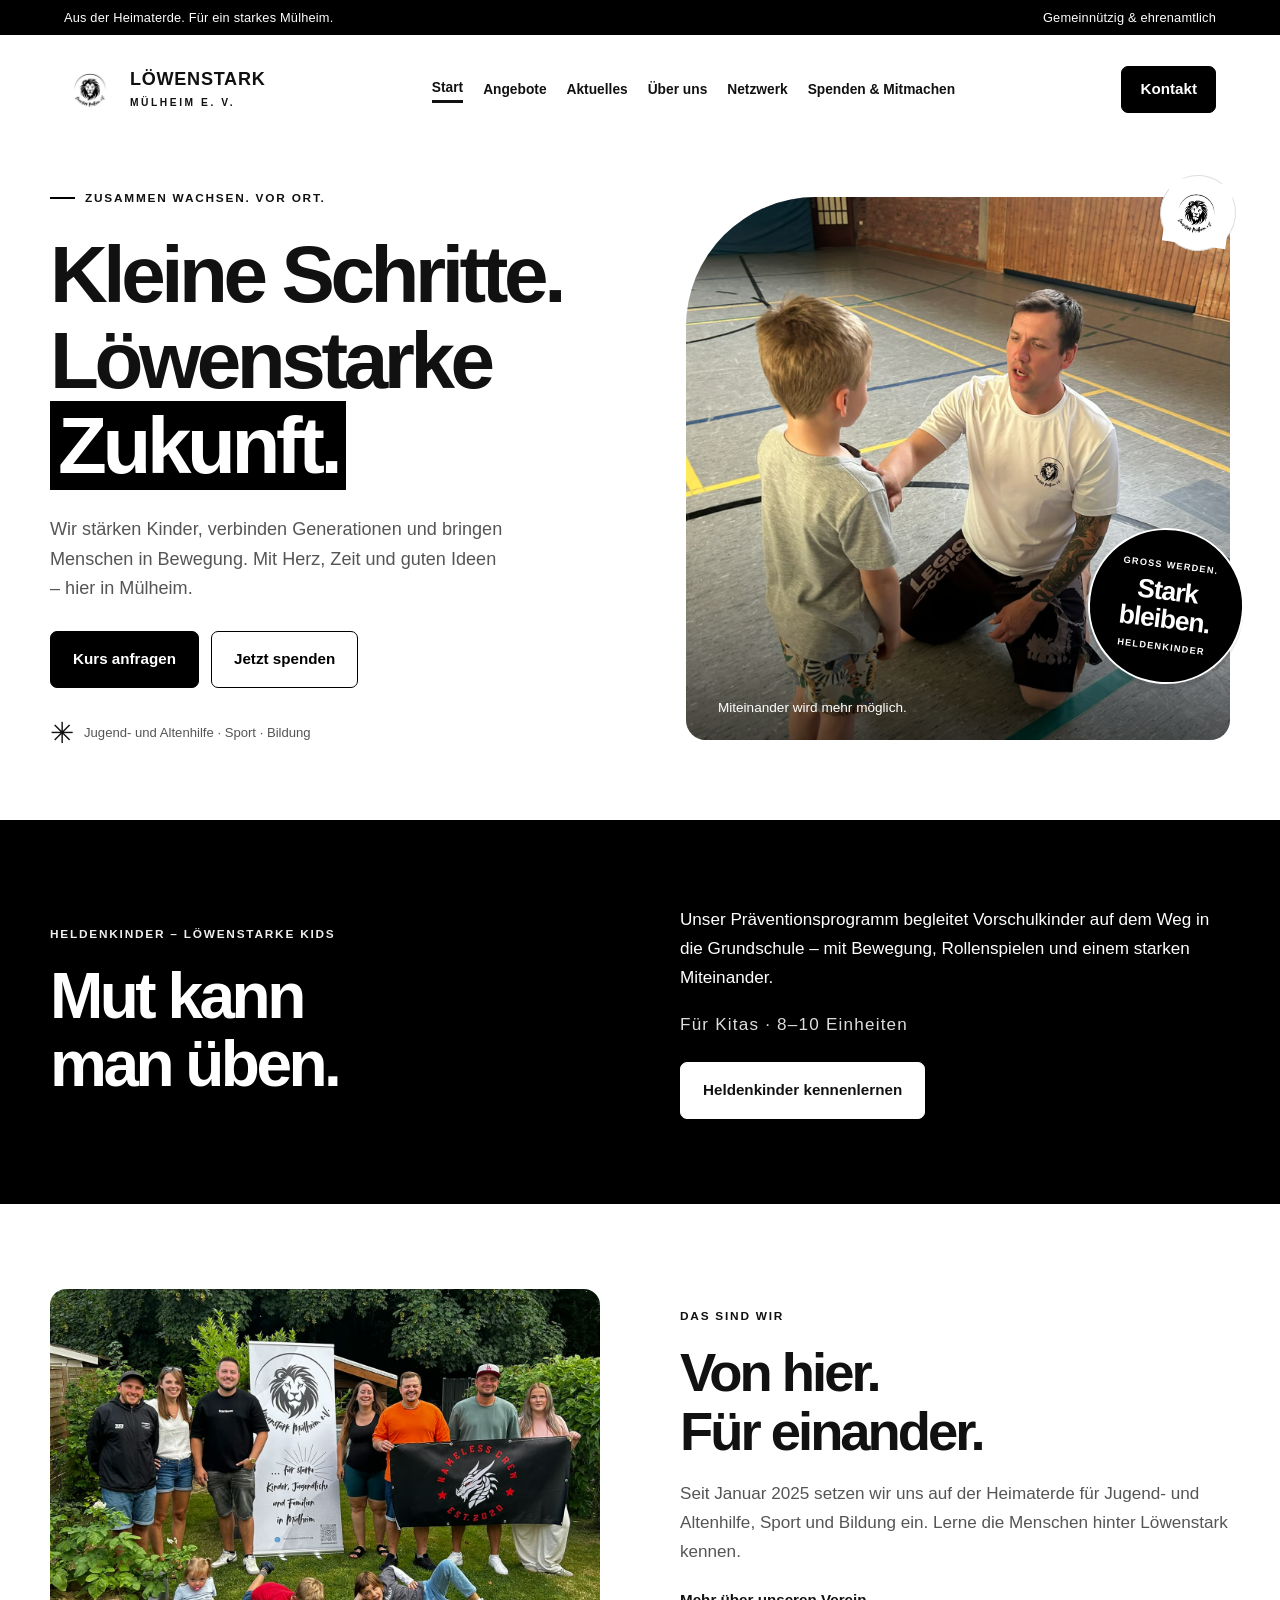
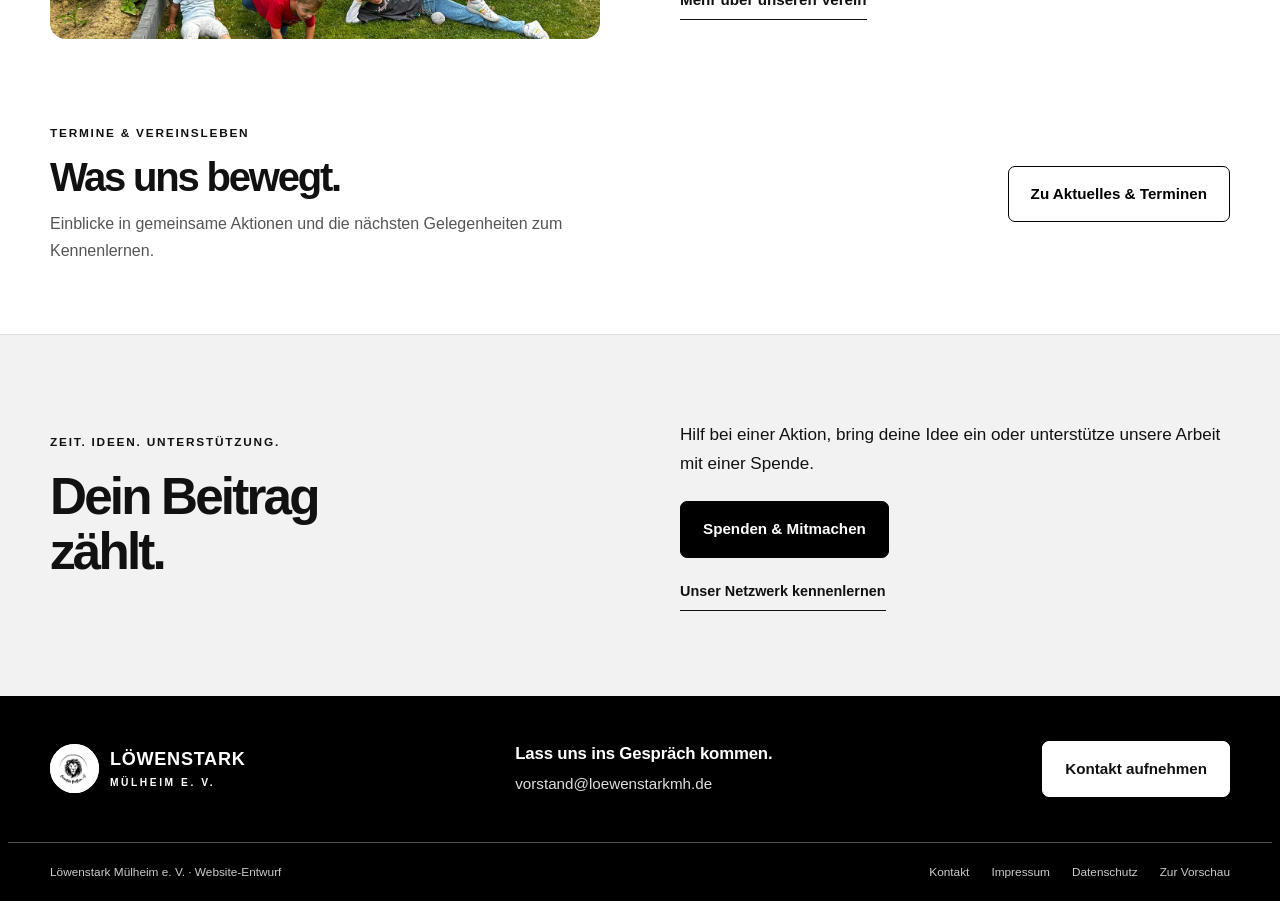
==== index.html @ 28168356 "Textbuttons v3: Symbolzusätze entfernen und mobile Beschriftungen zentrieren" ====
<!doctype html>
<html lang="de"><head><meta charset="utf-8"><meta name="viewport" content="width=device-width, initial-scale=1"><title>Gemeinsam wachsen | Löwenstark Mülheim e. V.</title><meta name="description" content="Löwenstark Mülheim: Heldenkinder für Kitas, Vereinsleben und Möglichkeiten zum Mitmachen. Gemeinsam stark auf der Heimaterde."><meta name="robots" content="noindex,nofollow"><meta name="theme-color" content="#000000"><link rel="icon" href="assets/favicon.svg" type="image/svg+xml"><link rel="stylesheet" href="style.css?v=20260911-text-buttons-v3"><script src="app.js?v=20260911-seiten" defer></script></head><body class="homepage"><a class="skip" href="#inhalt">Zum Inhalt springen</a><div class="topline"><span>Aus der Heimaterde. Für ein starkes Mülheim.</span><span>Gemeinnützig & ehrenamtlich</span></div><header class="header"><a class="brand" href="index.html" aria-label="Löwenstark Mülheim – Startseite"><span class="brand-logo"><img src="assets/logo.avif" alt="" width="49" height="49"></span><span>LÖWENSTARK<small>MÜLHEIM E. V.</small></span></a><button class="menu-toggle" aria-expanded="false" aria-controls="navigation">Menü</button><nav id="navigation" aria-label="Hauptnavigation"><a href="index.html" aria-current="page">Start</a><a href="angebote.html">Angebote</a><a href="aktuelles.html">Aktuelles</a><a href="ueber-uns.html">Über uns</a><a href="netzwerk.html">Netzwerk</a><a href="mitmachen.html">Spenden &amp; Mitmachen</a><a class="mobile-contact" href="kontakt.html">Kontakt</a></nav><a class="button small header-contact" href="kontakt.html">Kontakt</a></header><main id="inhalt"><section class="hero wrap" id="start" aria-labelledby="hero-title"><div class="hero-copy"><p class="eyebrow"><span class="tiny-line"></span> ZUSAMMEN WACHSEN. VOR ORT.</p><h1 id="hero-title">Kleine Schritte.<br>Löwenstarke<br><span>Zukunft.</span></h1><p class="hero-description">Wir stärken Kinder, verbinden Generationen und bringen Menschen in Bewegung. Mit Herz, Zeit und guten Ideen – hier in Mülheim.</p><div class="button-row"><a class="button" href="kontakt.html?anliegen=Heldenkinder-Kursanfrage">Kurs anfragen</a><a class="button outline" href="mitmachen.html#spenden">Jetzt spenden</a></div><div class="hero-foot"><span class="sun" aria-hidden="true">✳</span><span>Jugend- und Altenhilfe · Sport · Bildung</span></div></div><div class="hero-visual"><div class="photo-frame"><img id="hero-photo" src="assets/hero.avif" alt="Ein Trainer kniet in der Sporthalle auf Augenhöhe eines Kindes." fetchpriority="high"><div class="photo-caption">Miteinander wird mehr möglich.</div></div><div class="hero-sticker"><span>GROSS WERDEN.</span><strong>Stark<br>bleiben.</strong><span>HELDENKINDER</span></div><span class="visual-lion" aria-hidden="true"><img src="assets/logo.avif" alt="" width="72" height="72"></span></div></section><section class="program section home-program"><div class="wrap teaser-grid"><div><p class="eyebrow">HELDENKINDER – LÖWENSTARKE KIDS</p><h2>Mut kann<br>man üben.</h2></div><div><p>Unser Präventionsprogramm begleitet Vorschulkinder auf dem Weg in die Grundschule – mit Bewegung, Rollenspielen und einem starken Miteinander.</p><p class="teaser-meta">Für Kitas · 8–10 Einheiten</p><a class="button inverse" href="angebote.html">Heldenkinder kennenlernen</a></div></div></section><section class="section wrap home-about"><div class="teaser-grid"><figure class="home-community-image"><img src="assets/community.avif" alt="Kinder spielen auf einer Wiese, Erwachsene stehen neben dem Löwenstark-Banner." loading="lazy"></figure><div><p class="eyebrow">DAS SIND WIR</p><h2>Von hier.<br>Für einander.</h2><p>Seit Januar 2025 setzen wir uns auf der Heimaterde für Jugend- und Altenhilfe, Sport und Bildung ein. Lerne die Menschen hinter Löwenstark kennen.</p><a class="text-button" href="ueber-uns.html">Mehr über unseren Verein</a></div></div></section><section class="wrap home-news"><div><p class="eyebrow">TERMINE & VEREINSLEBEN</p><h2>Was uns bewegt.</h2><p>Einblicke in gemeinsame Aktionen und die nächsten Gelegenheiten zum Kennenlernen.</p></div><a class="button outline" href="aktuelles.html">Zu Aktuelles & Terminen</a></section><section class="support section home-support"><div class="wrap teaser-grid"><div><p class="eyebrow">ZEIT. IDEEN. UNTERSTÜTZUNG.</p><h2>Dein Beitrag<br>zählt.</h2></div><div><p>Hilf bei einer Aktion, bring deine Idee ein oder unterstütze unsere Arbeit mit einer Spende.</p><a class="button" href="mitmachen.html">Spenden & Mitmachen</a><a class="text-button teaser-secondary" href="netzwerk.html">Unser Netzwerk kennenlernen</a></div></div></section></main><footer><div class="wrap footer-main"><a class="brand" href="index.html"><span class="brand-logo"><img src="assets/logo.avif" alt="" width="49" height="49"></span><span>LÖWENSTARK<small>MÜLHEIM E. V.</small></span></a><div><h3>Lass uns ins Gespräch kommen.</h3><a class="footer-email" href="mailto:vorstand@loewenstarkmh.de">vorstand@loewenstarkmh.de</a></div><a class="button inverse" href="kontakt.html">Kontakt aufnehmen</a></div><div class="wrap footer-bottom"><span>Löwenstark Mülheim e. V. · Website-Entwurf</span><div><a href="kontakt.html">Kontakt</a><a href="https://loewenstark-muelheim-e-v.jimdosite.com/impressum/" target="_blank" rel="noopener">Impressum</a><a href="https://loewenstark-muelheim-e-v.jimdosite.com/datenschutz/" target="_blank" rel="noopener">Datenschutz</a><button data-open="hinweis">Zur Vorschau</button></div></div></footer><dialog id="hinweis" aria-labelledby="preview-heading"><button class="close" data-close aria-label="Schließen">×</button><p class="eyebrow">GESTALTUNGSVORSCHLAG</p><h2 id="preview-heading">Eine Vorschau<br>für Löwenstark.</h2><p>Dieser Entwurf zeigt die neue Gestaltung und die wichtigsten Wege zu Kursanfrage, Spenden und Mitmachen. Die bestehende Jimdo-Website wurde nicht verändert.</p><p>Angaben in eckigen Klammern sind noch zu ergänzen. Kontakt öffnet einen E-Mail-Entwurf; ein Online-Zahlungsdienst ist nicht verbunden.</p><p>Fotos und Vereinsangaben stammen von der vorhandenen Website. Vor einer öffentlichen Verwendung sollten Aktualität und Bildfreigaben bestätigt werden.</p></dialog></body></html>
---- style.css ----
@charset "UTF-8";
:root{--paper:#ffffff;--black:#000000;--accent:#ffffff;--ink:#111111;--muted:#555555;--line:#dddddd;--white:#ffffff;--radius:20px;font-family:"Trebuchet MS",Arial,sans-serif;color:var(--ink);background:var(--paper);font-synthesis:none}*{box-sizing:border-box}html{scroll-behavior:smooth;scroll-padding-top:110px}body{margin:0}button,input,select,textarea{font:inherit}button,a{-webkit-tap-highlight-color:transparent}button{cursor:pointer}a{color:inherit}img{display:block;width:100%;height:100%;object-fit:cover}button{color:inherit}h1,h2,h3,p,figure{margin:0}p{line-height:1.65}h1,h2,h3{letter-spacing:-.055em;line-height:1.07}h1{font-size:clamp(3.9rem,6.25vw,6rem);font-weight:800}h2{font-size:clamp(2.6rem,4vw,4.2rem)}h3{font-size:1.5rem;letter-spacing:-.035em}h1 span,h2 span{position:relative;z-index:0}h1 span:after{content:"";position:absolute;background:var(--accent);left:0;bottom:.04em;width:102%;height:.24em;z-index:-1;transform:rotate(-2deg)}a{text-underline-offset:5px}a:hover{text-decoration-thickness:2px}button:focus-visible,a:focus-visible,input:focus-visible,select:focus-visible,textarea:focus-visible{outline:3px solid #777777;outline-offset:5px}.skip{position:fixed;top:-80px;left:20px;z-index:100;background:var(--accent);padding:15px}.skip:focus{top:10px}.wrap{max-width:1264px;padding-inline:42px;margin:auto}.topline{background:var(--black);color:var(--paper);padding:10px 5%;display:flex;justify-content:space-between;font-size:.8rem;letter-spacing:.015em}.header{max-width:1440px;margin:auto;display:flex;align-items:center;justify-content:space-between;padding:27px 5%;gap:25px}.brand{display:flex;align-items:center;gap:11px;text-decoration:none;letter-spacing:.04em;font-weight:900;font-size:1.13rem;line-height:1.1}.brand small{display:block;font-size:.64rem;letter-spacing:.25em;margin-top:7px}.brand-mark{width:49px;height:49px;background:var(--accent);border-radius:50%;display:flex;align-items:center;justify-content:center;font-size:2rem;letter-spacing:-.1em;color:var(--black);font-weight:900}.brand-mark span{font-size:1.1rem;align-self:flex-end;margin-bottom:12px}nav{display:flex;align-items:center;gap:25px}nav a,nav button{font-size:.9rem;text-decoration:none;font-weight:600}.nav-contact{background:none;border:0;padding:0}nav a:hover,.nav-contact:hover{box-shadow:0 3px 0 var(--accent)}.button{border:1px solid var(--black);border-radius:7px;padding:17px 22px;background:var(--black);color:var(--white);font-weight:700;font-size:.95rem;text-decoration:none;display:inline-flex;align-items:center;justify-content:space-between;gap:25px;line-height:1.35;transition:transform .18s,background .18s}.button:hover{background:#333333;transform:translateY(-2px)}.button span{font-size:1.2rem}.button.small{padding:12px 18px}.button.outline{background:transparent;color:var(--black)}.button.outline:hover{background:#eeeeee}.button.inverse{background:var(--accent);color:var(--ink);border-color:var(--accent)}.button.inverse:hover{background:#e5e5e5}.menu-toggle{display:none}.hero{display:grid;grid-template-columns:1.05fr 1fr;gap:40px;padding-top:45px;padding-bottom:70px;align-items:center}.eyebrow{font-size:.74rem;letter-spacing:.15em;font-weight:800;line-height:1.6}.hero .eyebrow{display:flex;align-items:center;gap:10px;margin-bottom:24px}.tiny-line{width:25px;height:2px;background:var(--black)}.hero-description{font-size:1.13rem;max-width:460px;margin:26px 0 27px;color:var(--muted)}.button-row{display:flex;gap:12px;flex-wrap:wrap}.hero-foot{display:flex;align-items:center;gap:10px;margin-top:28px;font-size:.82rem;color:var(--muted)}.sun{font-size:1.8rem;color:var(--ink)}.hero-visual{position:relative;align-self:stretch;min-height:520px;margin:8px 0 10px 12px}.photo-frame{height:100%;overflow:hidden;border-radius:130px 20px 20px 20px;position:relative;background:#dddddd}.photo-frame:after{content:"";position:absolute;inset:55% 0 0;background:linear-gradient(transparent,rgba(0,0,0,.64));pointer-events:none}.photo-frame img{position:absolute;inset:0;object-position:center}.photo-caption{position:absolute;bottom:25px;left:32px;color:white;font-size:.85rem;z-index:1}.hero-sticker{position:absolute;right:-14px;bottom:56px;transform:rotate(7deg);background:var(--accent);width:156px;height:156px;border-radius:50%;display:flex;flex-direction:column;align-items:center;justify-content:center;text-align:center;box-shadow:0 5px 0 #00000012}.hero-sticker span{font-size:.58rem;letter-spacing:.13em;font-weight:800}.hero-sticker strong{font-size:1.65rem;line-height:1.05;margin:8px 0;letter-spacing:-.04em}.visual-spark{position:absolute;top:-26px;right:7px;font-size:4rem;color:var(--accent);line-height:1}.values-band{border-top:1px solid var(--line);border-bottom:1px solid var(--line);display:flex;justify-content:center;align-items:center;gap:55px;padding:23px 25px;font-weight:700;font-size:1.05rem}.values-band i{font-size:1.6rem;font-style:normal;color:#666666}.section{padding-block:85px}.program{background:var(--black);color:var(--paper)}.program-grid{display:grid;grid-template-columns:1fr 1fr;gap:110px}.program .eyebrow{color:#eeeeee}.program h2{margin-top:20px;margin-bottom:25px;font-size:4.8rem}.program h2 span{color:var(--accent)}.program-intro>p:not(.eyebrow){font-size:1.1rem}.program-intro .muted{color:#dddddd;margin-top:15px;font-size:1rem!important;max-width:420px}.text-button{display:inline-flex;align-items:center;gap:22px;text-align:left;padding:0 0 7px;background:none;border:0;border-bottom:1px solid currentColor;text-decoration:none;font-size:.95rem;font-weight:700;line-height:1.5}.text-button span{font-size:1.2rem}.text-button:hover{gap:29px}.program .text-button{margin-top:26px;color:var(--accent)}.program-label{display:flex;gap:10px;margin:3px 0 12px}.program-label span{border:1px solid #888888;padding:8px 13px;border-radius:30px;font-size:.7rem;letter-spacing:.06em;font-weight:700}.program-item{display:flex;gap:23px;padding:25px 0;border-bottom:1px solid #555555}.number{font-size:.9rem;color:var(--accent);padding-top:3px}.program-item h3{font-size:1.5rem;margin-bottom:8px;letter-spacing:-.025em}.program-item p{color:#dddddd;font-size:.95rem}.program-content>.button{margin-top:30px;width:100%}.section-heading{display:flex;justify-content:space-between;gap:55px;align-items:flex-end;margin-bottom:38px}.section-heading h2{margin-top:15px}.section-summary{max-width:420px}.section-summary>p{font-size:1.04rem;color:var(--muted)}.section-summary>.text-button{margin-top:22px}.community-grid{display:grid;grid-template-columns:1.4fr 1fr;gap:25px}.community-photo{position:relative;height:355px;border-radius:18px;overflow:hidden;background:#cccccc}.community-photo img{object-position:center 40%}.community-photo:after{content:"";position:absolute;inset:55% 0 0;background:linear-gradient(transparent,#000000ad)}figcaption{position:absolute;bottom:22px;left:25px;color:white;font-size:.87rem;z-index:1}.community-note{background:#f2f2f2;padding:36px 38px;border-radius:18px}.note-star{display:block;font-size:2.5rem;line-height:1;margin-bottom:21px}.community-note h3{font-size:2rem}.community-note p{margin:17px 0 19px;font-size:.97rem;color:var(--muted)}.news{padding-top:0}.section-aside{font-size:.9rem;color:var(--muted);padding-bottom:8px}.news-grid{display:grid;grid-template-columns:1.2fr 1fr;gap:30px;border-top:1px solid var(--line)}.event-card{display:flex;gap:26px;padding:30px 30px 15px 0}.date-box{background:var(--accent);width:105px;height:105px;flex-shrink:0;border-radius:12px;display:flex;align-items:center;justify-content:center;flex-direction:column;gap:10px}.date-box span{font-size:.65rem;letter-spacing:.16em}.date-box strong{font-size:1.2rem}.event-card h3,.news-note h3{margin:11px 0 12px}.event-card p:not(.eyebrow),.news-note>p:not(.eyebrow){font-size:.95rem;color:var(--muted)}.event-card .text-button,.news-note .text-button{margin-top:20px}.news-note{padding:30px 0 15px 30px;border-left:1px solid var(--line)}.support{background:var(--accent)}.support-grid{display:grid;grid-template-columns:1.1fr 1fr;gap:100px;align-items:center}.support h2{margin-top:22px;margin-bottom:26px}.support-grid>div>p:not(.eyebrow){max-width:410px;font-size:1.05rem}.support-grid>div>.text-button{margin-top:25px}.donation-card{background:var(--paper);padding:40px;border-radius:20px;box-shadow:8px 8px 0 #cccccc}.donation-icon{font-size:2.6rem;line-height:1}.donation-card h3{font-size:2.3rem;margin:17px 0}.donation-card p{color:var(--muted)}.donation-card>.button{width:100%;margin-top:26px}.card-divider{height:1px;background:var(--line);margin:27px 0 20px}.donation-card .company-note{font-size:.9rem!important}.donation-card .text-button{margin-top:12px!important}footer{background:var(--black);color:var(--paper)}.footer-main{padding-block:45px;display:flex;justify-content:space-between;gap:30px;align-items:center}.footer-main h3{font-size:1.05rem;letter-spacing:-.01em;margin-bottom:12px}.footer-email{color:#dddddd;font-size:.95rem;text-decoration:none}.footer-bottom{border-top:1px solid #555555;padding-block:22px;display:flex;justify-content:space-between;gap:20px;font-size:.74rem;color:#cccccc}.footer-bottom>div{display:flex;gap:22px}.footer-bottom a,.footer-bottom button{font:inherit;color:inherit;text-decoration:none}.footer-bottom button{border:0;background:none;padding:0}dialog{width:min(680px,calc(100% - 32px));max-height:88dvh;border:0;padding:50px;border-radius:20px;background:var(--paper);color:var(--ink);box-shadow:0 35px 150px #00000040;overscroll-behavior:contain}dialog::backdrop{background:#000000a8;backdrop-filter:blur(5px)}body:has(dialog[open]){overflow:hidden}.close{position:absolute;right:17px;top:13px;border:0;background:transparent;font-size:2rem;width:42px;height:42px}.close:hover{background:var(--accent);border-radius:50%}dialog h2{font-size:2.6rem;margin:17px 0 23px}dialog h3{margin:25px 0 12px;font-size:1.25rem}dialog p{margin-bottom:14px}dialog .button{margin-top:12px}.facts{display:flex;gap:15px;margin:25px 0}.facts span{flex:1;border-radius:12px;background:var(--accent);padding:18px;font-size:.85rem}.facts strong{font-size:1.4rem;display:block;margin-bottom:5px}dl{display:grid;grid-template-columns:1fr 1.4fr;margin:20px 0;line-height:1.5}dt,dd{padding:12px 0;border-bottom:1px solid var(--line);margin:0;font-size:.9rem}dd{overflow-wrap:anywhere}.subtle-link{display:block;font-size:.9rem;margin-top:22px}.person{display:flex;gap:25px;border-bottom:1px solid var(--line);padding:10px 0 15px;align-items:center}.person>span{background:var(--accent);width:42px;height:42px;display:grid;place-items:center;border-radius:50%;flex-shrink:0}.person h3{margin:10px 0}.person p{font-size:.9rem;margin:0}.person+ p{margin-top:25px}form{margin-top:25px}label{font-size:.9rem;display:block;font-weight:700;margin:18px 0 8px}input,select,textarea{width:100%;background:var(--white);border:1px solid #999999;border-radius:6px;padding:13px;color:var(--ink);font-size:1rem}textarea{resize:vertical}.form-note{font-size:.83rem;color:var(--muted);margin-top:15px}.contact-alternative{margin-top:22px;font-size:.85rem;overflow-wrap:anywhere}#contact-status,#copy-status{font-size:.9rem;margin-top:12px} @media(min-width:1450px){.hero{padding-top:60px;padding-bottom:90px}.hero-visual{min-height:555px}}@media(max-width:1100px){nav{gap:16px}.header{gap:15px}.header-donate{display:none}.hero{gap:25px}.hero h1{font-size:4.6rem}.hero-visual{min-height:500px}.program-grid{gap:60px}.support-grid{gap:55px}.community-note{padding:30px}.footer-main{flex-wrap:wrap}.program h2{font-size:4.2rem}}@media(max-width:800px){.wrap{padding-inline:25px}.topline{padding-inline:25px}.topline span:last-child{display:none}.header{padding:22px 25px;position:relative}.brand{font-size:1rem}.brand-mark{width:43px;height:43px}.menu-toggle{display:flex;gap:14px;align-items:center;background:transparent;border:1px solid var(--line);border-radius:5px;padding:9px 12px;font-size:.85rem}.header nav{display:none;position:absolute;top:85px;left:16px;right:16px;padding:22px;background:var(--white);box-shadow:0 15px 25px #00000020;border:1px solid var(--line);border-radius:12px;z-index:10;align-items:stretch}.header nav.open{display:flex;flex-direction:column;gap:0}.header nav a,.header nav button{padding:13px;text-align:left;font-size:1rem}.hero{grid-template-columns:1fr 1fr;gap:15px;padding-top:23px;padding-bottom:40px}.hero h1{font-size:3.5rem}.hero .eyebrow{font-size:.65rem}.hero-description{font-size:1rem}.hero-visual{min-height:465px;margin-left:0}.hero-sticker{width:125px;height:125px;right:-8px;bottom:60px}.hero-sticker strong{font-size:1.35rem}.photo-frame{border-radius:100px 15px 15px 15px}.hero-foot{font-size:.72rem}.hero .button{font-size:.83rem;padding:14px}.values-band{gap:22px;font-size:.85rem}.values-band i{font-size:1rem}.section{padding-block:60px}.program-grid{gap:35px}.program h2{font-size:3.6rem}.program-item h3{font-size:1.3rem}.section-heading{gap:30px}.section-summary{max-width:330px}.community-grid{grid-template-columns:1fr 1fr;gap:18px}.community-photo{height:auto;min-height:350px}.community-note{padding:25px}.community-note h3{font-size:1.6rem}.news{padding-top:0}.news-grid{grid-template-columns:1fr}.news-note{border-left:0;border-top:1px solid var(--line);padding-left:0}.support-grid{gap:35px}.donation-card{padding:28px}.footer-main{gap:30px}.footer-bottom{flex-direction:column}.section-aside{display:none}}@media(max-width:600px){html{scroll-padding-top:20px}.hero{grid-template-columns:1fr;padding-top:12px;gap:30px}.hero h1{font-size:clamp(3.1rem,12.4vw,4.5rem)}.hero .eyebrow{margin-bottom:19px}.hero-description{font-size:1.03rem;max-width:100%;margin-block:24px}.hero .button{font-size:.9rem;padding:16px 18px;gap:19px}.hero-foot{margin-top:18px;font-size:.77rem}.hero-visual{min-height:390px;margin:0 8px 0 0}.hero-sticker{right:-9px;bottom:43px}.visual-spark{font-size:3.5rem;top:-20px}.photo-caption{bottom:23px;left:23px;font-size:.78rem}.values-band{padding:18px 20px;gap:12px;flex-wrap:wrap;font-size:.75rem}.values-band i{font-size:.8rem}.values-band i:last-of-type{display:none}.values-band span:last-child{display:none}.program-grid,.support-grid{grid-template-columns:1fr;gap:35px}.program h2{font-size:3.6rem}.program-intro .muted{max-width:none}.program-label{margin-top:8px}.section-heading{display:block;margin-bottom:28px}.section-summary{max-width:none;margin-top:24px}.community-grid{grid-template-columns:1fr}.community-photo{height:280px;min-height:0}.community-note{padding:30px}.community-note h3{font-size:2rem}.community-note .note-star{float:right;font-size:3rem}.news-grid{gap:10px}.event-card{padding-right:0;gap:18px}.date-box{width:78px;height:90px}.date-box strong{font-size:1rem}.event-card h3{font-size:1.25rem}.event-card p:not(.eyebrow){font-size:.85rem}.event-card .eyebrow{font-size:.62rem}.event-card .text-button{font-size:.82rem;gap:8px}.support h2{font-size:3rem}.donation-card{margin-right:6px}.footer-main{align-items:flex-start;flex-direction:column}.footer-bottom{font-size:.72rem}.footer-bottom>div{gap:20px}dialog{padding:42px 25px 30px}dialog h2{font-size:2.1rem}dialog .eyebrow{font-size:.65rem}.facts{gap:10px}.facts span{padding:14px}.facts strong{font-size:1.15rem}dl{grid-template-columns:1fr 1.2fr}.iban{font-size:.84rem}.button-row{gap:10px}}@media(prefers-reduced-motion:reduce){html{scroll-behavior:auto}*,*:before,*:after{transition:none!important}}

.brand-logo{width:55px;height:55px;display:block;flex-shrink:0;background:#fff;border-radius:50%;overflow:hidden}.brand-logo img{object-fit:contain}footer .brand-logo{width:49px;height:49px}
@media(min-width:801px) and (max-width:1100px){.hero h1{font-size:clamp(3.1rem,6.3vw,4.6rem)}}@media(min-width:601px) and (max-width:800px){.hero{grid-template-columns:1fr;gap:35px}.hero h1{font-size:4.8rem}.hero-visual{min-height:490px}.hero-description{max-width:550px}}

/* Vereinsfarben: Schwarz und Weiß. Originalfotos bleiben unverändert. */
/* Fotos zeigen ihre natürlichen Originalfarben. */
h1 span{background:var(--black);color:#fff;padding:0 .1em;box-decoration-break:clone;-webkit-box-decoration-break:clone}
h1 span:after{display:none}
.hero-sticker{background:var(--black);color:#fff;border:2px solid #fff}
.visual-spark{color:var(--black)}
nav a:hover,.nav-contact:hover{box-shadow:0 3px 0 var(--black)}
.support{background:#f2f2f2;border-top:1px solid var(--line)}
.date-box,.person>span{background:var(--black);color:#fff}
.facts span{background:#eeeeee;color:var(--ink)}
.donation-card{border:1px solid var(--line)}
.close:hover{background:#e5e5e5}
.skip{border:2px solid var(--black)}

/* Persönliche Einblicke: Vereinslogo, Fotogeschichte und echte Stimmen. */
.brand-eyebrow{display:flex;align-items:center;gap:12px}
.brand-eyebrow img{width:40px;height:40px;object-fit:contain}
.visual-lion{position:absolute;top:-22px;right:-6px;background:#fff;width:76px;height:76px;border:1px solid #ddd;border-radius:50%;padding:5px;transform:rotate(8deg)}
.visual-lion img{object-fit:contain}
.program-perspective{font-size:.85rem;color:#ddd;margin:16px 0 0}
.program-item h3{font-size:clamp(1.4rem,2vw,1.9rem);line-height:1.15;max-width:19ch}
.story-heading{display:flex;justify-content:space-between;align-items:baseline;gap:25px;margin:48px 0 25px}
.story-heading h3{font-size:1.65rem;letter-spacing:-.035em}.story-heading p{font-size:.88rem;color:var(--muted)}
.story-grid{display:grid;grid-template-columns:repeat(3,minmax(0,1fr));gap:25px;align-items:start}
.story-frame:nth-child(2){padding-top:34px}.story-frame:nth-child(3){padding-top:68px}
.story-image{aspect-ratio:4/5;position:relative;overflow:hidden;border-radius:14px;background:#eee}
.story-image img{object-fit:cover;object-position:center}
.story-frame:last-child img{object-position:50% 40%}
.story-number{position:absolute;left:16px;top:16px;background:#fff;color:#111;padding:8px 11px;border-radius:5px;font-size:.8rem;font-weight:bold}
.story-frame figcaption{position:static;display:block;color:var(--ink);padding-top:19px}
.story-frame figcaption strong{display:block;font-size:1.18rem;line-height:1.2;letter-spacing:-.03em;margin-bottom:10px}
.story-frame figcaption p{font-size:.9rem;line-height:1.6;color:var(--muted)}
.story-source{font-size:.8rem;color:var(--muted);display:inline-block;margin-top:24px;line-height:1.5}
.voices{border-top:1px solid var(--line);margin-top:58px;padding-top:52px;display:grid;grid-template-columns:.82fr 2fr;gap:40px}
.voices-intro h3{font-size:2.3rem;margin:15px 0 18px;line-height:1.1;letter-spacing:-.04em}
.voices-intro>p:not(.eyebrow){font-size:.95rem;color:var(--muted)}
.voice-grid{display:grid;grid-template-columns:repeat(2,minmax(0,1fr));gap:22px}
.voice-card{display:flex;flex-direction:column;align-items:flex-start;padding:27px 25px;background:#f3f3f3;border-radius:14px;min-width:0}
.quote-mark{font-family:Georgia,serif;font-size:4.4rem;line-height:.8;font-weight:bold;margin-top:8px;display:block}
.voice-card blockquote{margin:10px 0 28px;font-size:1.17rem;line-height:1.5;letter-spacing:-.025em;overflow-wrap:break-word}
.voice-card figcaption{position:static;color:var(--ink);margin-top:auto;display:flex;gap:12px;align-items:center}
.voice-card figcaption strong{font-size:.88rem;display:block;line-height:1.35}
.voice-card figcaption small{font-size:.76rem;display:block;color:var(--muted);line-height:1.5;margin-top:4px}
.voice-initials{width:39px;height:39px;background:#111;color:#fff;border-radius:50%;flex-shrink:0;display:grid;place-items:center;font-size:.8rem}
.help-invitation{margin-top:29px;padding-top:27px;border-top:1px solid #ccc}
.help-invitation h3{font-size:1.65rem;margin:13px 0 16px;line-height:1.15}
.help-invitation>p:not(.eyebrow){font-size:.95rem;color:var(--muted)}
.help-facts{margin:13px 0 23px;grid-template-columns:1fr 1.3fr}
.help-facts dt,.help-facts dd{font-size:.85rem}
.idea-link{margin-top:19px;font-size:.88rem}
.support-grid{align-items:start}.donation-card{margin-top:45px}
.impact-preview{margin-top:26px;padding:20px 0;border-top:1px solid var(--line);border-bottom:1px solid var(--line)}
.impact-preview .eyebrow{font-size:.63rem;letter-spacing:.1em;margin-bottom:12px;line-height:1.7;color:var(--ink)}
.impact-preview p{font-size:.95rem;line-height:1.6}.impact-preview strong{color:var(--ink)}
.impact-preview .impact-meta{margin-top:12px;font-size:.8rem}.impact-preview+.card-divider{display:none}
.impact-preview~.company-note{margin-top:23px}
@media(max-width:1000px){.voices{grid-template-columns:1fr;gap:25px}.voices-intro h3 br{display:none}.voices-intro .story-source{margin-top:14px}.story-grid{gap:18px}.story-frame figcaption strong{font-size:1.08rem}}
@media(max-width:700px){.story-heading{display:block;margin-top:35px}.story-heading p{margin-top:12px}.story-grid{grid-template-columns:1fr;gap:28px}.story-frame:nth-child(2),.story-frame:nth-child(3){padding-top:0}.story-image{aspect-ratio:4/3}.story-image img{object-position:center 38%}.story-frame figcaption{padding-top:15px}.story-frame figcaption strong{font-size:1.2rem}.voice-grid{grid-template-columns:1fr;gap:16px}.voice-card{padding:25px}.voices{margin-top:38px;padding-top:33px}.voice-card blockquote{font-size:1.15rem}.support-grid{grid-template-columns:1fr}.donation-card{margin-top:0}.visual-lion{width:64px;height:64px;right:-7px;top:-16px}.brand-eyebrow{gap:9px}.brand-eyebrow img{width:32px;height:32px}.voices-intro h3{font-size:2rem}}

/* Netzwerk: gleichwertige, kompakte Partnervorstellungen. */
.network{background:#f5f5f5;border-top:1px solid var(--line);border-bottom:1px solid var(--line);margin-bottom:70px}
.network-list{list-style:none;padding:0;margin:36px 0 0;display:grid;grid-template-columns:repeat(3,minmax(0,1fr));column-gap:34px}
.network-partner{padding:26px 0;border-top:1px solid #ccc;display:flex;flex-direction:column;align-items:flex-start;min-width:0}
.partner-category{font-size:.68rem;letter-spacing:.11em;text-transform:uppercase;color:#555;font-weight:700}
.network-partner h3{font-size:1.3rem;line-height:1.2;letter-spacing:-.025em;margin:11px 0 13px;overflow-wrap:break-word}
.network-partner p{color:var(--muted);font-size:.93rem;line-height:1.6;margin-bottom:20px}
.network-partner>a,.network-partner>button{font-size:.83rem;font-weight:700;margin-top:auto;display:inline-flex;gap:12px;align-items:center;color:var(--ink);background:none;border:0;border-bottom:1px solid currentColor;padding:0 0 5px;text-decoration:none;text-align:left;line-height:1.5}
.network-partner>a:hover,.network-partner>button:hover{border-bottom-width:2px}
.network-source{font-size:.8rem;color:var(--muted);margin-top:18px}
@media(max-width:1000px){.network-list{grid-template-columns:repeat(2,minmax(0,1fr))}}
@media(max-width:600px){.network-list{grid-template-columns:1fr;gap:0;margin-top:25px}.network{margin-bottom:50px}.network-partner{padding:24px 0}.network-partner h3{font-size:1.3rem}.network-source{font-size:.78rem}}

/* Echte Unterseiten mit gemeinsamer Navigation. */
.header nav a[aria-current="page"]{box-shadow:0 3px 0 #111;padding-bottom:5px}
.header nav{gap:20px}.header nav a{font-size:.86rem}
.header-contact{white-space:nowrap}
.breadcrumb{display:flex;gap:12px;align-items:center;font-size:.8rem;color:#555;padding-top:20px;padding-bottom:12px}
.breadcrumb a{text-decoration:none}.breadcrumb a:hover{text-decoration:underline}
.subpage h1{font-size:clamp(2.8rem,5vw,4.8rem);line-height:1.08;letter-spacing:-.05em}
.subpage .section-heading h1{margin-top:15px}
.subpage .community{padding-top:32px}
.detail-layout{display:grid;grid-template-columns:minmax(0,1.7fr) minmax(250px,1fr);gap:75px;padding-top:35px;padding-bottom:80px;align-items:start}
.detail-copy{max-width:750px;min-width:0}.detail-copy h1{margin:18px 0 25px}
.detail-copy h2{font-size:1.7rem;line-height:1.2;letter-spacing:-.03em;margin:32px 0 15px}
.detail-copy h3{font-size:1.2rem;margin:25px 0 13px;line-height:1.3}
.detail-copy>p{margin-bottom:15px;color:var(--muted)}
.detail-copy>p.eyebrow{color:var(--ink)}.detail-copy .facts{margin:27px 0}
.detail-copy .button{margin-top:15px}
.detail-aside{background:#111;color:#fff;border-radius:16px;overflow:hidden;margin-top:15px}
.detail-aside>img{aspect-ratio:1/1;object-fit:cover}.detail-aside>div{padding:30px}
.detail-aside h2{font-size:1.6rem;letter-spacing:-.035em;line-height:1.15;margin-bottom:18px}
.detail-aside p{font-size:.95rem;color:#ddd;margin-bottom:24px}.detail-aside .button{width:100%;font-size:.85rem;gap:10px}
.teaser-grid{display:grid;grid-template-columns:1fr 1fr;align-items:center;gap:80px}
.teaser-grid p:not(.eyebrow){font-size:1.07rem;line-height:1.7}.teaser-grid h2{margin:18px 0}
.teaser-grid .button,.teaser-grid .text-button{margin-top:23px}
.home-program h2{font-size:4rem;margin-bottom:0}.home-program .teaser-meta{font-size:.8rem;letter-spacing:.07em;margin-top:18px;color:#ddd}
.home-community-image{height:350px;border-radius:16px;overflow:hidden}.home-about h2{font-size:3.4rem}
.home-about .teaser-grid>div>p:not(.eyebrow){color:var(--muted)}
.home-news{padding-block:0 70px;display:flex;align-items:center;justify-content:space-between;gap:35px}
.home-news h2{font-size:2.5rem;margin:13px 0}.home-news p:not(.eyebrow){max-width:540px;color:var(--muted);font-size:1rem}
.home-news .button{white-space:nowrap}.home-support .teaser-secondary{display:table;font-size:.9rem}
.page-news{padding-top:30px;padding-bottom:25px}.story-page{padding-top:0}.story-heading h2{font-size:1.9rem}
.about-team{max-width:850px;padding:35px 0 0;border-top:1px solid var(--line)}
.about-team>h2{font-size:2.5rem;margin-bottom:25px}.about-team>p{max-width:700px;color:var(--muted);margin-bottom:20px}
.about-team .person h3{font-size:1.3rem}.about-team .person{padding-block:18px}
.about-team .button{margin-top:20px}.about-team .subtle-link{margin-top:20px}
.network-page{margin-bottom:0;padding-top:35px;border-top:0;background:#fff}
.subpage .support{padding-top:35px}.subpage .support h1{margin:20px 0 27px}
.donation-details{padding-top:45px}.donation-details>.detail-copy{margin:auto;max-width:820px}
.donation-details .detail-copy>h2{font-size:2.5rem;margin-top:0}
.contact-layout{display:grid;grid-template-columns:minmax(0,1.5fr) minmax(280px,1fr);gap:90px;align-items:start;padding-top:35px}
.contact-copy{min-width:0}.contact-copy h1{margin:18px 0 25px}.contact-copy>p{color:var(--muted)}
.contact-info{padding:35px;background:#f2f2f2;border-radius:15px;margin-top:15px;min-width:0}
.contact-info h2{font-size:2rem;line-height:1.15;letter-spacing:-.04em;margin:20px 0}
.contact-info p:not(.eyebrow){margin-bottom:20px;font-size:.95rem;color:var(--muted)}
.contact-info>a{font-size:.9rem;overflow-wrap:anywhere}.contact-links{display:flex;flex-direction:column;gap:16px;border-top:1px solid #ccc;margin-top:28px;padding-top:25px;font-size:.9rem}
.footer-bottom>div{flex-wrap:wrap}
@media(max-width:1100px){.header{position:relative;flex-wrap:wrap}.header .menu-toggle{display:flex;gap:12px;align-items:center;background:#fff;border:1px solid var(--line);border-radius:5px;padding:10px 13px;margin-left:auto}.header nav{display:none;position:absolute;top:90px;left:25px;right:25px;padding:20px;background:#fff;box-shadow:0 15px 25px #00000020;border:1px solid var(--line);border-radius:12px;z-index:10;align-items:stretch}.header nav.open{display:flex;flex-direction:column;gap:0}.header nav a{padding:13px;font-size:1rem}.header nav a[aria-current="page"]{box-shadow:none;background:#eee;border-radius:5px;padding:13px}.header-contact{display:inline-flex!important}.detail-layout,.contact-layout{gap:40px}.teaser-grid{gap:40px}}
@media(max-width:750px){.detail-layout,.contact-layout,.teaser-grid{grid-template-columns:1fr;gap:30px}.detail-layout,.contact-layout{padding-top:20px;padding-bottom:50px}.detail-aside{margin-top:0;display:grid;grid-template-columns:1fr 1fr}.detail-aside>img{height:100%;aspect-ratio:auto}.detail-aside>div{padding:25px}.contact-info{margin-top:0}.home-news{display:block;padding-bottom:50px}.home-news .button{margin-top:25px;white-space:normal}.home-program h2{font-size:3.5rem}.home-about h2{font-size:2.8rem}.home-community-image{height:300px}.subpage h1{font-size:clamp(2.5rem,8vw,3.8rem)}.subpage .community{padding-top:20px}}
@media(max-width:450px){.header{gap:10px}.header-contact{font-size:.76rem!important;padding:10px 11px!important;gap:7px!important}.header .menu-toggle{font-size:.76rem;padding:10px;gap:7px}.header .brand{font-size:.83rem;gap:7px}.header .brand small{font-size:.5rem}.header .brand-logo{width:40px;height:40px}.header{padding-inline:18px}.header nav{top:80px;left:18px;right:18px}.detail-aside{grid-template-columns:1fr}.detail-aside>img{aspect-ratio:4/3}.contact-info{padding:25px}}

/* Originalporträts und Partnermarken. */
.about-team{max-width:none}
.board-grid{display:grid;grid-template-columns:repeat(3,minmax(0,1fr));gap:26px;margin:30px 0}
.board-member{margin:0;min-width:0;background:#f4f4f4;border-radius:15px;overflow:hidden}
.board-portrait{width:100%;aspect-ratio:4/5;overflow:hidden;background:#eee}
.board-portrait img{width:100%;height:100%;object-fit:cover;object-position:center 30%}
.board-member figcaption{position:static;color:#111;padding:23px;display:block}
.board-member figcaption h3{font-size:1.4rem;line-height:1.2;margin:0 0 11px}
.board-member figcaption p{font-size:.88rem;color:#555;line-height:1.5;margin:0}
.voice-avatar{width:44px;height:44px;border-radius:50%;object-fit:cover;object-position:center 25%;flex-shrink:0}
.partner-visual{width:100%;height:160px;padding:16px;margin:0 0 21px;background:#fff;border:1px solid #e3e3e3;border-radius:10px;display:flex;align-items:center;justify-content:center;overflow:hidden}
.partner-visual img{width:100%;height:100%;object-fit:contain;object-position:center}
.partner-visual.partner-photo{height:205px;padding:0}
.partner-visual.partner-photo img{object-fit:contain}
@media(max-width:850px){.board-grid{gap:16px}.board-member figcaption{padding:18px}.board-member figcaption h3{font-size:1.16rem}.board-member figcaption p{font-size:.83rem}}
@media(max-width:650px){.board-grid{grid-template-columns:1fr;gap:25px}.board-portrait{aspect-ratio:1/1;max-height:440px}.board-member figcaption{padding:23px}.board-member figcaption h3{font-size:1.4rem}.partner-visual{height:180px}}

/* Mitmachen: eigener Platz fuer beide Handlungsoptionen. */
.help-actions{display:flex;flex-direction:column;align-items:flex-start;gap:20px;min-width:0}
.help-actions>.button,.help-actions>.idea-link{margin:0;max-width:100%;white-space:normal;overflow-wrap:anywhere}
.help-actions>.button span,.help-actions>.idea-link span{flex-shrink:0}
.help-actions>.idea-link:hover{gap:22px}
@media(max-width:600px){.help-actions>.button{width:100%}}

/* Einheitliche, gut bedienbare Buttons auf dem Handy. */
.mobile-contact{display:none}
@media(max-width:600px){
 .wrap{padding-inline:22px}
 .header{padding:18px 22px;flex-wrap:nowrap;gap:16px}
 .header .brand{font-size:.95rem;gap:9px;min-width:0}
 .header .brand small{font-size:.58rem}
 .header .brand-logo{width:40px;height:40px;flex-shrink:0}
 .header .menu-toggle{min-height:44px;min-width:80px;padding:10px 12px;font-size:.9375rem;line-height:1.4;gap:10px;border-radius:8px;flex-shrink:0}
 .header .header-contact{display:none!important}
 .header nav{top:calc(100% - 4px);left:22px;right:22px;padding:10px}
 .header nav a,.header nav a[aria-current="page"]{display:flex;align-items:center;min-height:48px;padding:12px;font-size:1rem;line-height:1.4}
 .header nav .mobile-contact{display:flex;border-top:1px solid var(--line);margin-top:6px}
 .button-row{display:flex;flex-direction:column;gap:12px;width:100%}
 main .button.button,footer .button,dialog .button,
 main .text-button.text-button,main .network-partner>a{
  display:flex;width:100%;max-width:100%;min-width:0;min-height:52px;
  align-items:center;justify-content:space-between;gap:12px;
  padding:14px 16px;font-size:1rem;line-height:1.4;letter-spacing:0;
  border-radius:8px;text-align:left;white-space:normal;overflow-wrap:break-word;
 }
 main .text-button.text-button,main .network-partner>a{border:1px solid #ccc;background:transparent;color:inherit;text-decoration:none}
 main .button.button span,footer .button span,main .text-button.text-button span{flex:0 0 auto;font-size:1.125rem;line-height:1}
 main .button.button:hover,footer .button:hover,main .text-button.text-button:hover{transform:none;gap:12px}
 .home-support .teaser-secondary{display:flex;font-size:1rem}
 .help-actions{width:100%;gap:12px}
 .help-actions>.button,.help-actions>.idea-link{margin:0}
 .donation-card .text-button{margin-top:16px!important}
 .network-partner>a{margin-top:auto}
 .footer-main{align-items:stretch}
 .footer-main .brand{align-self:flex-start}
 .footer-bottom a,.footer-bottom button{display:inline-flex;align-items:center;min-height:44px;font-size:.875rem}
 .footer-bottom>div{gap:4px 18px}
}

/* Textbuttons ohne dekorative Symbolzusätze. */
.button,.header .menu-toggle{justify-content:center;text-align:center}
@media(max-width:600px){
 main .button.button,footer .button,dialog .button,
 main .text-button.text-button,main .network-partner>a{justify-content:center;text-align:center;gap:0}
}
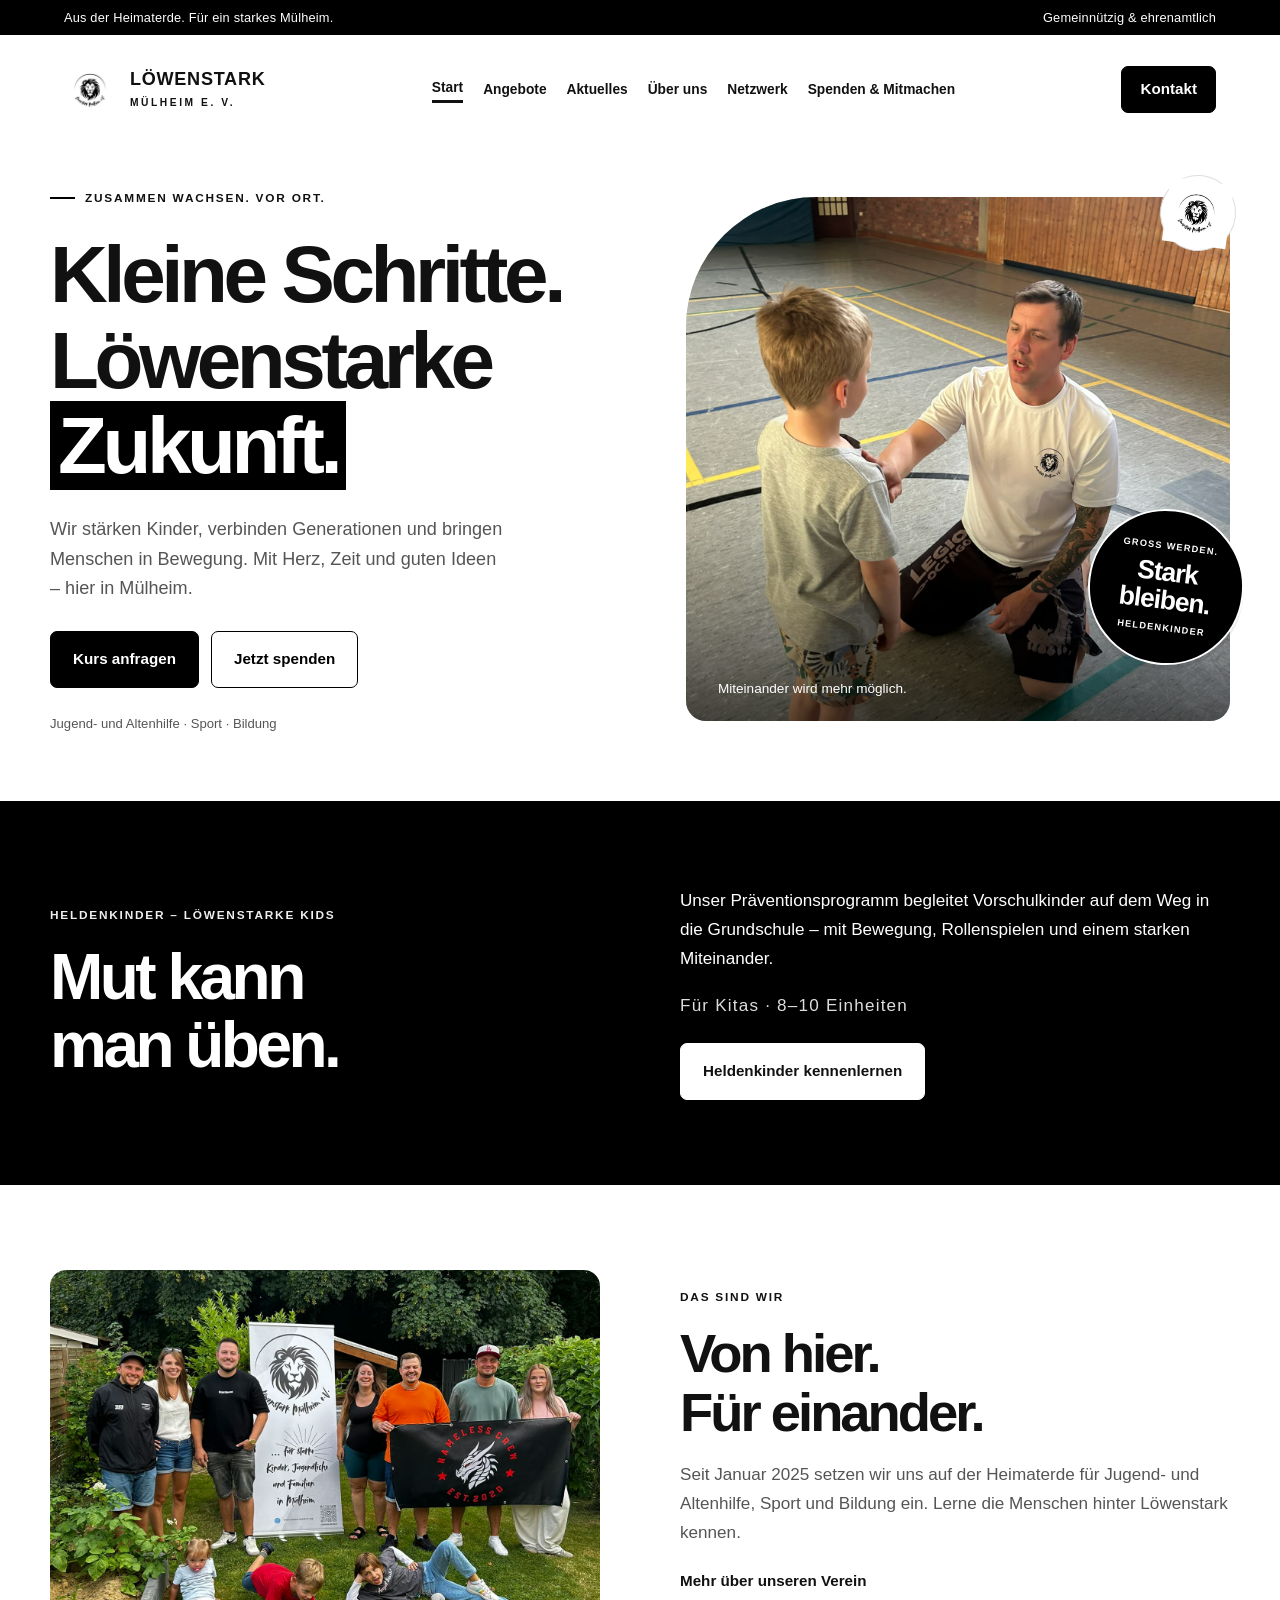
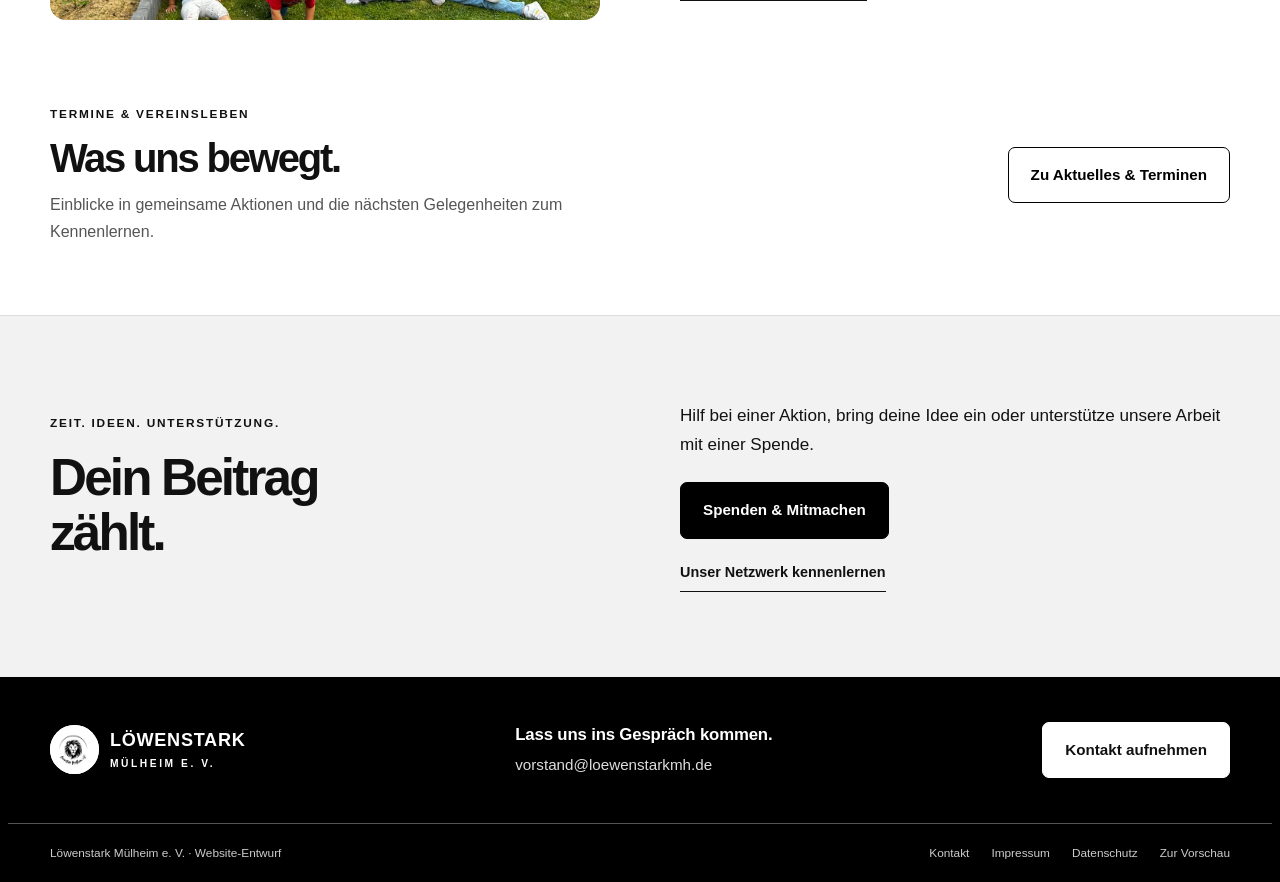
==== commit e0aed2b5: "Grünes Symbol auf der Startseite entfernen" ====
--- a/index.html
+++ b/index.html
@@ -1,2 +1,2 @@
 <!doctype html>
-<html lang="de"><head><meta charset="utf-8"><meta name="viewport" content="width=device-width, initial-scale=1"><title>Gemeinsam wachsen | Löwenstark Mülheim e. V.</title><meta name="description" content="Löwenstark Mülheim: Heldenkinder für Kitas, Vereinsleben und Möglichkeiten zum Mitmachen. Gemeinsam stark auf der Heimaterde."><meta name="robots" content="noindex,nofollow"><meta name="theme-color" content="#000000"><link rel="icon" href="assets/favicon.svg" type="image/svg+xml"><link rel="stylesheet" href="style.css?v=20260911-text-buttons-v3"><script src="app.js?v=20260911-seiten" defer></script></head><body class="homepage"><a class="skip" href="#inhalt">Zum Inhalt springen</a><div class="topline"><span>Aus der Heimaterde. Für ein starkes Mülheim.</span><span>Gemeinnützig & ehrenamtlich</span></div><header class="header"><a class="brand" href="index.html" aria-label="Löwenstark Mülheim – Startseite"><span class="brand-logo"><img src="assets/logo.avif" alt="" width="49" height="49"></span><span>LÖWENSTARK<small>MÜLHEIM E. V.</small></span></a><button class="menu-toggle" aria-expanded="false" aria-controls="navigation">Menü</button><nav id="navigation" aria-label="Hauptnavigation"><a href="index.html" aria-current="page">Start</a><a href="angebote.html">Angebote</a><a href="aktuelles.html">Aktuelles</a><a href="ueber-uns.html">Über uns</a><a href="netzwerk.html">Netzwerk</a><a href="mitmachen.html">Spenden &amp; Mitmachen</a><a class="mobile-contact" href="kontakt.html">Kontakt</a></nav><a class="button small header-contact" href="kontakt.html">Kontakt</a></header><main id="inhalt"><section class="hero wrap" id="start" aria-labelledby="hero-title"><div class="hero-copy"><p class="eyebrow"><span class="tiny-line"></span> ZUSAMMEN WACHSEN. VOR ORT.</p><h1 id="hero-title">Kleine Schritte.<br>Löwenstarke<br><span>Zukunft.</span></h1><p class="hero-description">Wir stärken Kinder, verbinden Generationen und bringen Menschen in Bewegung. Mit Herz, Zeit und guten Ideen – hier in Mülheim.</p><div class="button-row"><a class="button" href="kontakt.html?anliegen=Heldenkinder-Kursanfrage">Kurs anfragen</a><a class="button outline" href="mitmachen.html#spenden">Jetzt spenden</a></div><div class="hero-foot"><span class="sun" aria-hidden="true">✳</span><span>Jugend- und Altenhilfe · Sport · Bildung</span></div></div><div class="hero-visual"><div class="photo-frame"><img id="hero-photo" src="assets/hero.avif" alt="Ein Trainer kniet in der Sporthalle auf Augenhöhe eines Kindes." fetchpriority="high"><div class="photo-caption">Miteinander wird mehr möglich.</div></div><div class="hero-sticker"><span>GROSS WERDEN.</span><strong>Stark<br>bleiben.</strong><span>HELDENKINDER</span></div><span class="visual-lion" aria-hidden="true"><img src="assets/logo.avif" alt="" width="72" height="72"></span></div></section><section class="program section home-program"><div class="wrap teaser-grid"><div><p class="eyebrow">HELDENKINDER – LÖWENSTARKE KIDS</p><h2>Mut kann<br>man üben.</h2></div><div><p>Unser Präventionsprogramm begleitet Vorschulkinder auf dem Weg in die Grundschule – mit Bewegung, Rollenspielen und einem starken Miteinander.</p><p class="teaser-meta">Für Kitas · 8–10 Einheiten</p><a class="button inverse" href="angebote.html">Heldenkinder kennenlernen</a></div></div></section><section class="section wrap home-about"><div class="teaser-grid"><figure class="home-community-image"><img src="assets/community.avif" alt="Kinder spielen auf einer Wiese, Erwachsene stehen neben dem Löwenstark-Banner." loading="lazy"></figure><div><p class="eyebrow">DAS SIND WIR</p><h2>Von hier.<br>Für einander.</h2><p>Seit Januar 2025 setzen wir uns auf der Heimaterde für Jugend- und Altenhilfe, Sport und Bildung ein. Lerne die Menschen hinter Löwenstark kennen.</p><a class="text-button" href="ueber-uns.html">Mehr über unseren Verein</a></div></div></section><section class="wrap home-news"><div><p class="eyebrow">TERMINE & VEREINSLEBEN</p><h2>Was uns bewegt.</h2><p>Einblicke in gemeinsame Aktionen und die nächsten Gelegenheiten zum Kennenlernen.</p></div><a class="button outline" href="aktuelles.html">Zu Aktuelles & Terminen</a></section><section class="support section home-support"><div class="wrap teaser-grid"><div><p class="eyebrow">ZEIT. IDEEN. UNTERSTÜTZUNG.</p><h2>Dein Beitrag<br>zählt.</h2></div><div><p>Hilf bei einer Aktion, bring deine Idee ein oder unterstütze unsere Arbeit mit einer Spende.</p><a class="button" href="mitmachen.html">Spenden & Mitmachen</a><a class="text-button teaser-secondary" href="netzwerk.html">Unser Netzwerk kennenlernen</a></div></div></section></main><footer><div class="wrap footer-main"><a class="brand" href="index.html"><span class="brand-logo"><img src="assets/logo.avif" alt="" width="49" height="49"></span><span>LÖWENSTARK<small>MÜLHEIM E. V.</small></span></a><div><h3>Lass uns ins Gespräch kommen.</h3><a class="footer-email" href="mailto:vorstand@loewenstarkmh.de">vorstand@loewenstarkmh.de</a></div><a class="button inverse" href="kontakt.html">Kontakt aufnehmen</a></div><div class="wrap footer-bottom"><span>Löwenstark Mülheim e. V. · Website-Entwurf</span><div><a href="kontakt.html">Kontakt</a><a href="https://loewenstark-muelheim-e-v.jimdosite.com/impressum/" target="_blank" rel="noopener">Impressum</a><a href="https://loewenstark-muelheim-e-v.jimdosite.com/datenschutz/" target="_blank" rel="noopener">Datenschutz</a><button data-open="hinweis">Zur Vorschau</button></div></div></footer><dialog id="hinweis" aria-labelledby="preview-heading"><button class="close" data-close aria-label="Schließen">×</button><p class="eyebrow">GESTALTUNGSVORSCHLAG</p><h2 id="preview-heading">Eine Vorschau<br>für Löwenstark.</h2><p>Dieser Entwurf zeigt die neue Gestaltung und die wichtigsten Wege zu Kursanfrage, Spenden und Mitmachen. Die bestehende Jimdo-Website wurde nicht verändert.</p><p>Angaben in eckigen Klammern sind noch zu ergänzen. Kontakt öffnet einen E-Mail-Entwurf; ein Online-Zahlungsdienst ist nicht verbunden.</p><p>Fotos und Vereinsangaben stammen von der vorhandenen Website. Vor einer öffentlichen Verwendung sollten Aktualität und Bildfreigaben bestätigt werden.</p></dialog></body></html>+<html lang="de"><head><meta charset="utf-8"><meta name="viewport" content="width=device-width, initial-scale=1"><title>Gemeinsam wachsen | Löwenstark Mülheim e. V.</title><meta name="description" content="Löwenstark Mülheim: Heldenkinder für Kitas, Vereinsleben und Möglichkeiten zum Mitmachen. Gemeinsam stark auf der Heimaterde."><meta name="robots" content="noindex,nofollow"><meta name="theme-color" content="#000000"><link rel="icon" href="assets/favicon.svg" type="image/svg+xml"><link rel="stylesheet" href="style.css?v=20260911-text-buttons-v3"><script src="app.js?v=20260911-seiten" defer></script></head><body class="homepage"><a class="skip" href="#inhalt">Zum Inhalt springen</a><div class="topline"><span>Aus der Heimaterde. Für ein starkes Mülheim.</span><span>Gemeinnützig & ehrenamtlich</span></div><header class="header"><a class="brand" href="index.html" aria-label="Löwenstark Mülheim – Startseite"><span class="brand-logo"><img src="assets/logo.avif" alt="" width="49" height="49"></span><span>LÖWENSTARK<small>MÜLHEIM E. V.</small></span></a><button class="menu-toggle" aria-expanded="false" aria-controls="navigation">Menü</button><nav id="navigation" aria-label="Hauptnavigation"><a href="index.html" aria-current="page">Start</a><a href="angebote.html">Angebote</a><a href="aktuelles.html">Aktuelles</a><a href="ueber-uns.html">Über uns</a><a href="netzwerk.html">Netzwerk</a><a href="mitmachen.html">Spenden &amp; Mitmachen</a><a class="mobile-contact" href="kontakt.html">Kontakt</a></nav><a class="button small header-contact" href="kontakt.html">Kontakt</a></header><main id="inhalt"><section class="hero wrap" id="start" aria-labelledby="hero-title"><div class="hero-copy"><p class="eyebrow"><span class="tiny-line"></span> ZUSAMMEN WACHSEN. VOR ORT.</p><h1 id="hero-title">Kleine Schritte.<br>Löwenstarke<br><span>Zukunft.</span></h1><p class="hero-description">Wir stärken Kinder, verbinden Generationen und bringen Menschen in Bewegung. Mit Herz, Zeit und guten Ideen – hier in Mülheim.</p><div class="button-row"><a class="button" href="kontakt.html?anliegen=Heldenkinder-Kursanfrage">Kurs anfragen</a><a class="button outline" href="mitmachen.html#spenden">Jetzt spenden</a></div><div class="hero-foot"><span>Jugend- und Altenhilfe · Sport · Bildung</span></div></div><div class="hero-visual"><div class="photo-frame"><img id="hero-photo" src="assets/hero.avif" alt="Ein Trainer kniet in der Sporthalle auf Augenhöhe eines Kindes." fetchpriority="high"><div class="photo-caption">Miteinander wird mehr möglich.</div></div><div class="hero-sticker"><span>GROSS WERDEN.</span><strong>Stark<br>bleiben.</strong><span>HELDENKINDER</span></div><span class="visual-lion" aria-hidden="true"><img src="assets/logo.avif" alt="" width="72" height="72"></span></div></section><section class="program section home-program"><div class="wrap teaser-grid"><div><p class="eyebrow">HELDENKINDER – LÖWENSTARKE KIDS</p><h2>Mut kann<br>man üben.</h2></div><div><p>Unser Präventionsprogramm begleitet Vorschulkinder auf dem Weg in die Grundschule – mit Bewegung, Rollenspielen und einem starken Miteinander.</p><p class="teaser-meta">Für Kitas · 8–10 Einheiten</p><a class="button inverse" href="angebote.html">Heldenkinder kennenlernen</a></div></div></section><section class="section wrap home-about"><div class="teaser-grid"><figure class="home-community-image"><img src="assets/community.avif" alt="Kinder spielen auf einer Wiese, Erwachsene stehen neben dem Löwenstark-Banner." loading="lazy"></figure><div><p class="eyebrow">DAS SIND WIR</p><h2>Von hier.<br>Für einander.</h2><p>Seit Januar 2025 setzen wir uns auf der Heimaterde für Jugend- und Altenhilfe, Sport und Bildung ein. Lerne die Menschen hinter Löwenstark kennen.</p><a class="text-button" href="ueber-uns.html">Mehr über unseren Verein</a></div></div></section><section class="wrap home-news"><div><p class="eyebrow">TERMINE & VEREINSLEBEN</p><h2>Was uns bewegt.</h2><p>Einblicke in gemeinsame Aktionen und die nächsten Gelegenheiten zum Kennenlernen.</p></div><a class="button outline" href="aktuelles.html">Zu Aktuelles & Terminen</a></section><section class="support section home-support"><div class="wrap teaser-grid"><div><p class="eyebrow">ZEIT. IDEEN. UNTERSTÜTZUNG.</p><h2>Dein Beitrag<br>zählt.</h2></div><div><p>Hilf bei einer Aktion, bring deine Idee ein oder unterstütze unsere Arbeit mit einer Spende.</p><a class="button" href="mitmachen.html">Spenden & Mitmachen</a><a class="text-button teaser-secondary" href="netzwerk.html">Unser Netzwerk kennenlernen</a></div></div></section></main><footer><div class="wrap footer-main"><a class="brand" href="index.html"><span class="brand-logo"><img src="assets/logo.avif" alt="" width="49" height="49"></span><span>LÖWENSTARK<small>MÜLHEIM E. V.</small></span></a><div><h3>Lass uns ins Gespräch kommen.</h3><a class="footer-email" href="mailto:vorstand@loewenstarkmh.de">vorstand@loewenstarkmh.de</a></div><a class="button inverse" href="kontakt.html">Kontakt aufnehmen</a></div><div class="wrap footer-bottom"><span>Löwenstark Mülheim e. V. · Website-Entwurf</span><div><a href="kontakt.html">Kontakt</a><a href="https://loewenstark-muelheim-e-v.jimdosite.com/impressum/" target="_blank" rel="noopener">Impressum</a><a href="https://loewenstark-muelheim-e-v.jimdosite.com/datenschutz/" target="_blank" rel="noopener">Datenschutz</a><button data-open="hinweis">Zur Vorschau</button></div></div></footer><dialog id="hinweis" aria-labelledby="preview-heading"><button class="close" data-close aria-label="Schließen">×</button><p class="eyebrow">GESTALTUNGSVORSCHLAG</p><h2 id="preview-heading">Eine Vorschau<br>für Löwenstark.</h2><p>Dieser Entwurf zeigt die neue Gestaltung und die wichtigsten Wege zu Kursanfrage, Spenden und Mitmachen. Die bestehende Jimdo-Website wurde nicht verändert.</p><p>Angaben in eckigen Klammern sind noch zu ergänzen. Kontakt öffnet einen E-Mail-Entwurf; ein Online-Zahlungsdienst ist nicht verbunden.</p><p>Fotos und Vereinsangaben stammen von der vorhandenen Website. Vor einer öffentlichen Verwendung sollten Aktualität und Bildfreigaben bestätigt werden.</p></dialog></body></html>
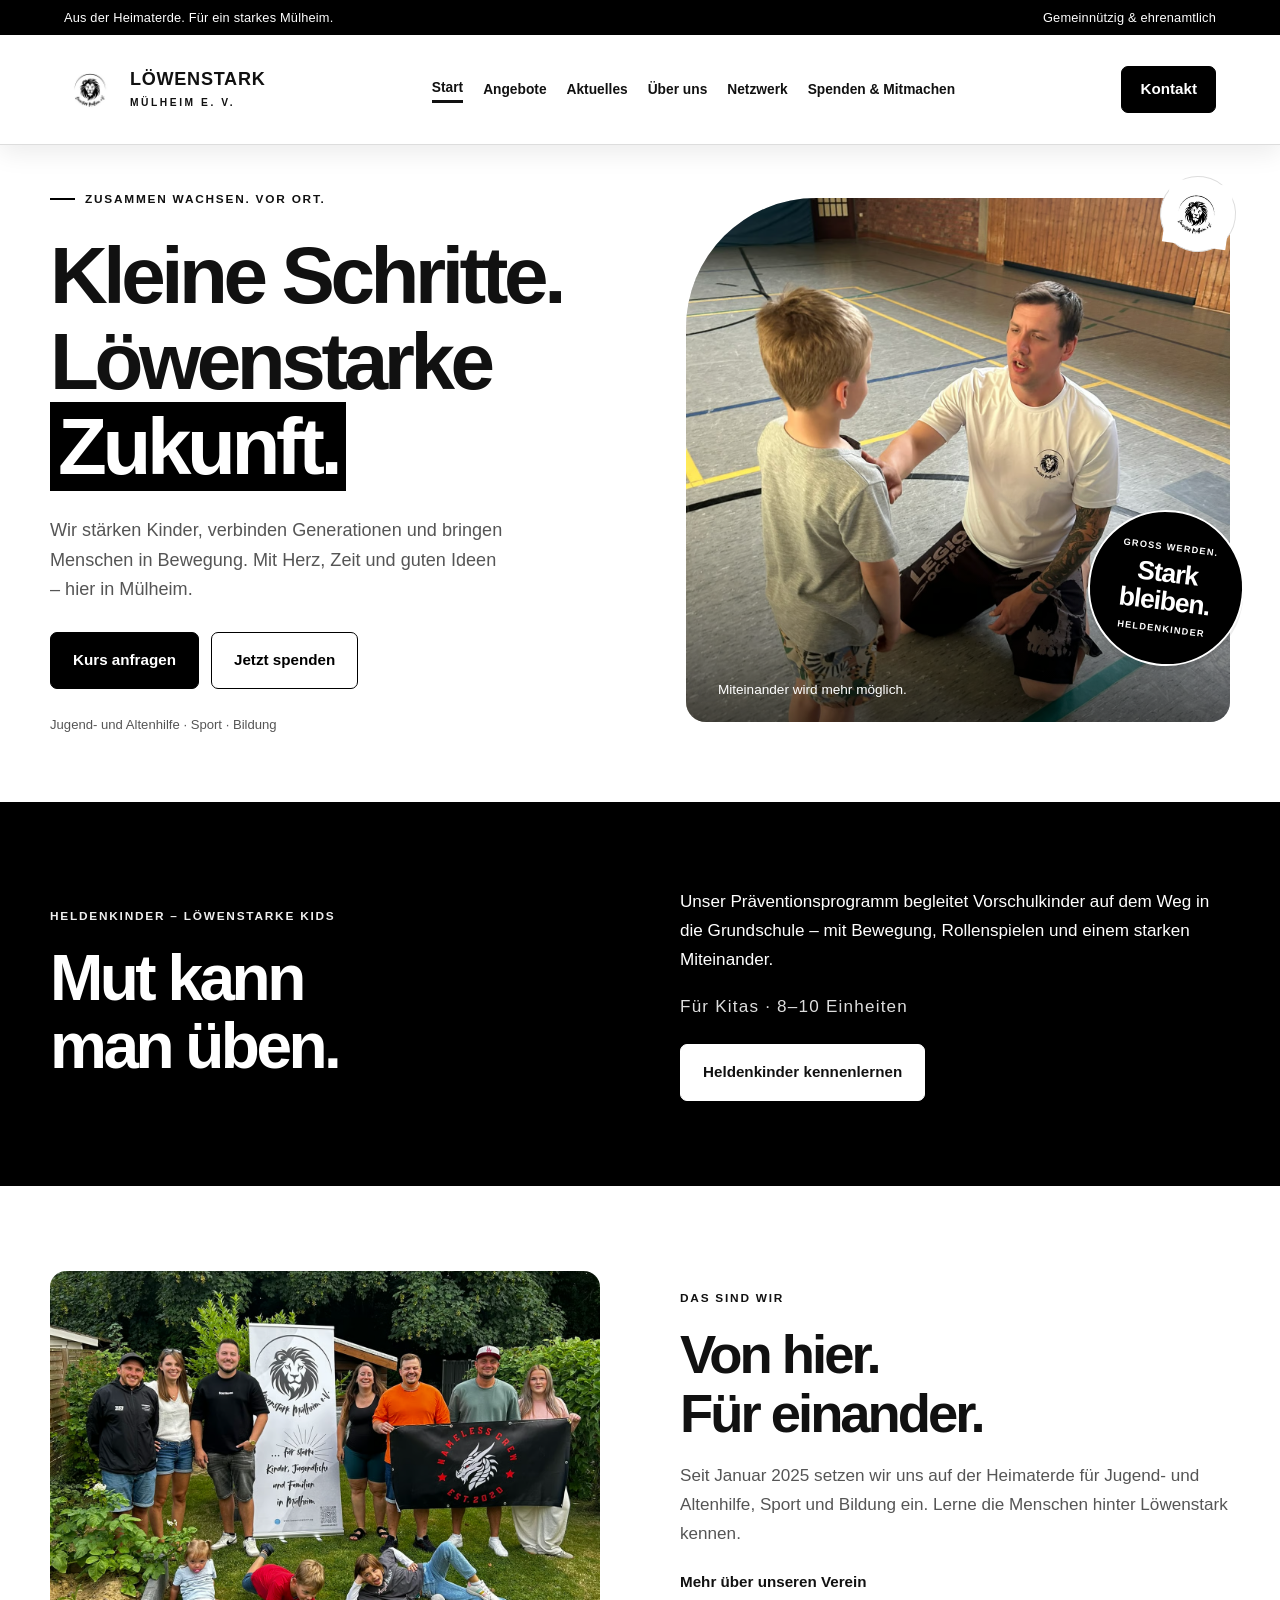
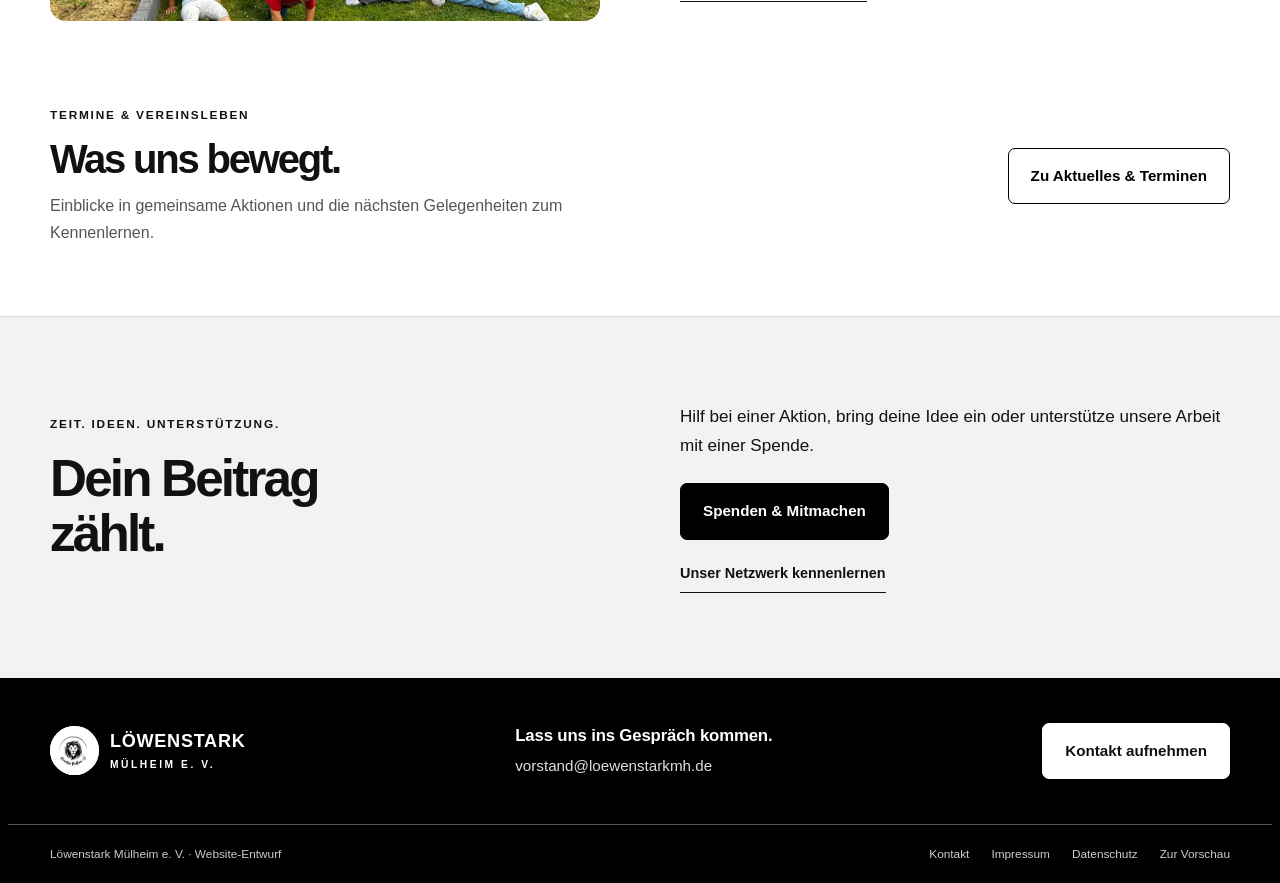
==== commit e255eb24: "Kopfzeile auch am Desktop fixieren" ====
--- a/index.html
+++ b/index.html
@@ -1,2 +1,2 @@
 <!doctype html>
-<html lang="de"><head><meta charset="utf-8"><meta name="viewport" content="width=device-width, initial-scale=1"><title>Gemeinsam wachsen | Löwenstark Mülheim e. V.</title><meta name="description" content="Löwenstark Mülheim: Heldenkinder für Kitas, Vereinsleben und Möglichkeiten zum Mitmachen. Gemeinsam stark auf der Heimaterde."><meta name="robots" content="noindex,nofollow"><meta name="theme-color" content="#000000"><link rel="icon" href="assets/favicon.svg" type="image/svg+xml"><link rel="stylesheet" href="style.css?v=20260911-text-buttons-v3"><script src="app.js?v=20260911-seiten" defer></script></head><body class="homepage"><a class="skip" href="#inhalt">Zum Inhalt springen</a><div class="topline"><span>Aus der Heimaterde. Für ein starkes Mülheim.</span><span>Gemeinnützig & ehrenamtlich</span></div><header class="header"><a class="brand" href="index.html" aria-label="Löwenstark Mülheim – Startseite"><span class="brand-logo"><img src="assets/logo.avif" alt="" width="49" height="49"></span><span>LÖWENSTARK<small>MÜLHEIM E. V.</small></span></a><button class="menu-toggle" aria-expanded="false" aria-controls="navigation">Menü</button><nav id="navigation" aria-label="Hauptnavigation"><a href="index.html" aria-current="page">Start</a><a href="angebote.html">Angebote</a><a href="aktuelles.html">Aktuelles</a><a href="ueber-uns.html">Über uns</a><a href="netzwerk.html">Netzwerk</a><a href="mitmachen.html">Spenden &amp; Mitmachen</a><a class="mobile-contact" href="kontakt.html">Kontakt</a></nav><a class="button small header-contact" href="kontakt.html">Kontakt</a></header><main id="inhalt"><section class="hero wrap" id="start" aria-labelledby="hero-title"><div class="hero-copy"><p class="eyebrow"><span class="tiny-line"></span> ZUSAMMEN WACHSEN. VOR ORT.</p><h1 id="hero-title">Kleine Schritte.<br>Löwenstarke<br><span>Zukunft.</span></h1><p class="hero-description">Wir stärken Kinder, verbinden Generationen und bringen Menschen in Bewegung. Mit Herz, Zeit und guten Ideen – hier in Mülheim.</p><div class="button-row"><a class="button" href="kontakt.html?anliegen=Heldenkinder-Kursanfrage">Kurs anfragen</a><a class="button outline" href="mitmachen.html#spenden">Jetzt spenden</a></div><div class="hero-foot"><span>Jugend- und Altenhilfe · Sport · Bildung</span></div></div><div class="hero-visual"><div class="photo-frame"><img id="hero-photo" src="assets/hero.avif" alt="Ein Trainer kniet in der Sporthalle auf Augenhöhe eines Kindes." fetchpriority="high"><div class="photo-caption">Miteinander wird mehr möglich.</div></div><div class="hero-sticker"><span>GROSS WERDEN.</span><strong>Stark<br>bleiben.</strong><span>HELDENKINDER</span></div><span class="visual-lion" aria-hidden="true"><img src="assets/logo.avif" alt="" width="72" height="72"></span></div></section><section class="program section home-program"><div class="wrap teaser-grid"><div><p class="eyebrow">HELDENKINDER – LÖWENSTARKE KIDS</p><h2>Mut kann<br>man üben.</h2></div><div><p>Unser Präventionsprogramm begleitet Vorschulkinder auf dem Weg in die Grundschule – mit Bewegung, Rollenspielen und einem starken Miteinander.</p><p class="teaser-meta">Für Kitas · 8–10 Einheiten</p><a class="button inverse" href="angebote.html">Heldenkinder kennenlernen</a></div></div></section><section class="section wrap home-about"><div class="teaser-grid"><figure class="home-community-image"><img src="assets/community.avif" alt="Kinder spielen auf einer Wiese, Erwachsene stehen neben dem Löwenstark-Banner." loading="lazy"></figure><div><p class="eyebrow">DAS SIND WIR</p><h2>Von hier.<br>Für einander.</h2><p>Seit Januar 2025 setzen wir uns auf der Heimaterde für Jugend- und Altenhilfe, Sport und Bildung ein. Lerne die Menschen hinter Löwenstark kennen.</p><a class="text-button" href="ueber-uns.html">Mehr über unseren Verein</a></div></div></section><section class="wrap home-news"><div><p class="eyebrow">TERMINE & VEREINSLEBEN</p><h2>Was uns bewegt.</h2><p>Einblicke in gemeinsame Aktionen und die nächsten Gelegenheiten zum Kennenlernen.</p></div><a class="button outline" href="aktuelles.html">Zu Aktuelles & Terminen</a></section><section class="support section home-support"><div class="wrap teaser-grid"><div><p class="eyebrow">ZEIT. IDEEN. UNTERSTÜTZUNG.</p><h2>Dein Beitrag<br>zählt.</h2></div><div><p>Hilf bei einer Aktion, bring deine Idee ein oder unterstütze unsere Arbeit mit einer Spende.</p><a class="button" href="mitmachen.html">Spenden & Mitmachen</a><a class="text-button teaser-secondary" href="netzwerk.html">Unser Netzwerk kennenlernen</a></div></div></section></main><footer><div class="wrap footer-main"><a class="brand" href="index.html"><span class="brand-logo"><img src="assets/logo.avif" alt="" width="49" height="49"></span><span>LÖWENSTARK<small>MÜLHEIM E. V.</small></span></a><div><h3>Lass uns ins Gespräch kommen.</h3><a class="footer-email" href="mailto:vorstand@loewenstarkmh.de">vorstand@loewenstarkmh.de</a></div><a class="button inverse" href="kontakt.html">Kontakt aufnehmen</a></div><div class="wrap footer-bottom"><span>Löwenstark Mülheim e. V. · Website-Entwurf</span><div><a href="kontakt.html">Kontakt</a><a href="https://loewenstark-muelheim-e-v.jimdosite.com/impressum/" target="_blank" rel="noopener">Impressum</a><a href="https://loewenstark-muelheim-e-v.jimdosite.com/datenschutz/" target="_blank" rel="noopener">Datenschutz</a><button data-open="hinweis">Zur Vorschau</button></div></div></footer><dialog id="hinweis" aria-labelledby="preview-heading"><button class="close" data-close aria-label="Schließen">×</button><p class="eyebrow">GESTALTUNGSVORSCHLAG</p><h2 id="preview-heading">Eine Vorschau<br>für Löwenstark.</h2><p>Dieser Entwurf zeigt die neue Gestaltung und die wichtigsten Wege zu Kursanfrage, Spenden und Mitmachen. Die bestehende Jimdo-Website wurde nicht verändert.</p><p>Angaben in eckigen Klammern sind noch zu ergänzen. Kontakt öffnet einen E-Mail-Entwurf; ein Online-Zahlungsdienst ist nicht verbunden.</p><p>Fotos und Vereinsangaben stammen von der vorhandenen Website. Vor einer öffentlichen Verwendung sollten Aktualität und Bildfreigaben bestätigt werden.</p></dialog></body></html>+<html lang="de"><head><meta charset="utf-8"><meta name="viewport" content="width=device-width, initial-scale=1"><title>Gemeinsam wachsen | Löwenstark Mülheim e. V.</title><meta name="description" content="Löwenstark Mülheim: Heldenkinder für Kitas, Vereinsleben und Möglichkeiten zum Mitmachen. Gemeinsam stark auf der Heimaterde."><meta name="robots" content="noindex,nofollow"><meta name="theme-color" content="#000000"><link rel="icon" href="assets/favicon.svg" type="image/svg+xml"><link rel="stylesheet" href="style.css?v=20260911-sticky-header-all-v6"><script src="app.js?v=20260911-seiten" defer></script></head><body class="homepage"><a class="skip" href="#inhalt">Zum Inhalt springen</a><div class="topline"><span>Aus der Heimaterde. Für ein starkes Mülheim.</span><span>Gemeinnützig & ehrenamtlich</span></div><header class="header"><a class="brand" href="index.html" aria-label="Löwenstark Mülheim – Startseite"><span class="brand-logo"><img src="assets/logo.avif" alt="" width="49" height="49"></span><span>LÖWENSTARK<small>MÜLHEIM E. V.</small></span></a><button class="menu-toggle" aria-expanded="false" aria-controls="navigation">Menü</button><nav id="navigation" aria-label="Hauptnavigation"><a href="index.html" aria-current="page">Start</a><a href="angebote.html">Angebote</a><a href="aktuelles.html">Aktuelles</a><a href="ueber-uns.html">Über uns</a><a href="netzwerk.html">Netzwerk</a><a href="mitmachen.html">Spenden &amp; Mitmachen</a><a class="mobile-contact" href="kontakt.html">Kontakt</a></nav><a class="button small header-contact" href="kontakt.html">Kontakt</a></header><main id="inhalt"><section class="hero wrap" id="start" aria-labelledby="hero-title"><div class="hero-copy"><p class="eyebrow"><span class="tiny-line"></span> ZUSAMMEN WACHSEN. VOR ORT.</p><h1 id="hero-title">Kleine Schritte.<br>Löwenstarke<br><span>Zukunft.</span></h1><p class="hero-description">Wir stärken Kinder, verbinden Generationen und bringen Menschen in Bewegung. Mit Herz, Zeit und guten Ideen – hier in Mülheim.</p><div class="button-row"><a class="button" href="kontakt.html?anliegen=Heldenkinder-Kursanfrage">Kurs anfragen</a><a class="button outline" href="mitmachen.html#spenden">Jetzt spenden</a></div><div class="hero-foot"><span>Jugend- und Altenhilfe · Sport · Bildung</span></div></div><div class="hero-visual"><div class="photo-frame"><img id="hero-photo" src="assets/hero.avif" alt="Ein Trainer kniet in der Sporthalle auf Augenhöhe eines Kindes." fetchpriority="high"><div class="photo-caption">Miteinander wird mehr möglich.</div></div><div class="hero-sticker"><span>GROSS WERDEN.</span><strong>Stark<br>bleiben.</strong><span>HELDENKINDER</span></div><span class="visual-lion" aria-hidden="true"><img src="assets/logo.avif" alt="" width="72" height="72"></span></div></section><section class="program section home-program"><div class="wrap teaser-grid"><div><p class="eyebrow">HELDENKINDER – LÖWENSTARKE KIDS</p><h2>Mut kann<br>man üben.</h2></div><div><p>Unser Präventionsprogramm begleitet Vorschulkinder auf dem Weg in die Grundschule – mit Bewegung, Rollenspielen und einem starken Miteinander.</p><p class="teaser-meta">Für Kitas · 8–10 Einheiten</p><a class="button inverse" href="angebote.html">Heldenkinder kennenlernen</a></div></div></section><section class="section wrap home-about"><div class="teaser-grid"><figure class="home-community-image"><img src="assets/community.avif" alt="Kinder spielen auf einer Wiese, Erwachsene stehen neben dem Löwenstark-Banner." loading="lazy"></figure><div><p class="eyebrow">DAS SIND WIR</p><h2>Von hier.<br>Für einander.</h2><p>Seit Januar 2025 setzen wir uns auf der Heimaterde für Jugend- und Altenhilfe, Sport und Bildung ein. Lerne die Menschen hinter Löwenstark kennen.</p><a class="text-button" href="ueber-uns.html">Mehr über unseren Verein</a></div></div></section><section class="wrap home-news"><div><p class="eyebrow">TERMINE & VEREINSLEBEN</p><h2>Was uns bewegt.</h2><p>Einblicke in gemeinsame Aktionen und die nächsten Gelegenheiten zum Kennenlernen.</p></div><a class="button outline" href="aktuelles.html">Zu Aktuelles & Terminen</a></section><section class="support section home-support"><div class="wrap teaser-grid"><div><p class="eyebrow">ZEIT. IDEEN. UNTERSTÜTZUNG.</p><h2>Dein Beitrag<br>zählt.</h2></div><div><p>Hilf bei einer Aktion, bring deine Idee ein oder unterstütze unsere Arbeit mit einer Spende.</p><a class="button" href="mitmachen.html">Spenden & Mitmachen</a><a class="text-button teaser-secondary" href="netzwerk.html">Unser Netzwerk kennenlernen</a></div></div></section></main><footer><div class="wrap footer-main"><a class="brand" href="index.html"><span class="brand-logo"><img src="assets/logo.avif" alt="" width="49" height="49"></span><span>LÖWENSTARK<small>MÜLHEIM E. V.</small></span></a><div><h3>Lass uns ins Gespräch kommen.</h3><a class="footer-email" href="mailto:vorstand@loewenstarkmh.de">vorstand@loewenstarkmh.de</a></div><a class="button inverse" href="kontakt.html">Kontakt aufnehmen</a></div><div class="wrap footer-bottom"><span>Löwenstark Mülheim e. V. · Website-Entwurf</span><div><a href="kontakt.html">Kontakt</a><a href="https://loewenstark-muelheim-e-v.jimdosite.com/impressum/" target="_blank" rel="noopener">Impressum</a><a href="https://loewenstark-muelheim-e-v.jimdosite.com/datenschutz/" target="_blank" rel="noopener">Datenschutz</a><button data-open="hinweis">Zur Vorschau</button></div></div></footer><dialog id="hinweis" aria-labelledby="preview-heading"><button class="close" data-close aria-label="Schließen">×</button><p class="eyebrow">GESTALTUNGSVORSCHLAG</p><h2 id="preview-heading">Eine Vorschau<br>für Löwenstark.</h2><p>Dieser Entwurf zeigt die neue Gestaltung und die wichtigsten Wege zu Kursanfrage, Spenden und Mitmachen. Die bestehende Jimdo-Website wurde nicht verändert.</p><p>Angaben in eckigen Klammern sind noch zu ergänzen. Kontakt öffnet einen E-Mail-Entwurf; ein Online-Zahlungsdienst ist nicht verbunden.</p><p>Fotos und Vereinsangaben stammen von der vorhandenen Website. Vor einer öffentlichen Verwendung sollten Aktualität und Bildfreigaben bestätigt werden.</p></dialog></body></html>
--- a/style.css
+++ b/style.css
@@ -1,192 +1,198 @@
-@charset "UTF-8";
-:root{--paper:#ffffff;--black:#000000;--accent:#ffffff;--ink:#111111;--muted:#555555;--line:#dddddd;--white:#ffffff;--radius:20px;font-family:"Trebuchet MS",Arial,sans-serif;color:var(--ink);background:var(--paper);font-synthesis:none}*{box-sizing:border-box}html{scroll-behavior:smooth;scroll-padding-top:110px}body{margin:0}button,input,select,textarea{font:inherit}button,a{-webkit-tap-highlight-color:transparent}button{cursor:pointer}a{color:inherit}img{display:block;width:100%;height:100%;object-fit:cover}button{color:inherit}h1,h2,h3,p,figure{margin:0}p{line-height:1.65}h1,h2,h3{letter-spacing:-.055em;line-height:1.07}h1{font-size:clamp(3.9rem,6.25vw,6rem);font-weight:800}h2{font-size:clamp(2.6rem,4vw,4.2rem)}h3{font-size:1.5rem;letter-spacing:-.035em}h1 span,h2 span{position:relative;z-index:0}h1 span:after{content:"";position:absolute;background:var(--accent);left:0;bottom:.04em;width:102%;height:.24em;z-index:-1;transform:rotate(-2deg)}a{text-underline-offset:5px}a:hover{text-decoration-thickness:2px}button:focus-visible,a:focus-visible,input:focus-visible,select:focus-visible,textarea:focus-visible{outline:3px solid #777777;outline-offset:5px}.skip{position:fixed;top:-80px;left:20px;z-index:100;background:var(--accent);padding:15px}.skip:focus{top:10px}.wrap{max-width:1264px;padding-inline:42px;margin:auto}.topline{background:var(--black);color:var(--paper);padding:10px 5%;display:flex;justify-content:space-between;font-size:.8rem;letter-spacing:.015em}.header{max-width:1440px;margin:auto;display:flex;align-items:center;justify-content:space-between;padding:27px 5%;gap:25px}.brand{display:flex;align-items:center;gap:11px;text-decoration:none;letter-spacing:.04em;font-weight:900;font-size:1.13rem;line-height:1.1}.brand small{display:block;font-size:.64rem;letter-spacing:.25em;margin-top:7px}.brand-mark{width:49px;height:49px;background:var(--accent);border-radius:50%;display:flex;align-items:center;justify-content:center;font-size:2rem;letter-spacing:-.1em;color:var(--black);font-weight:900}.brand-mark span{font-size:1.1rem;align-self:flex-end;margin-bottom:12px}nav{display:flex;align-items:center;gap:25px}nav a,nav button{font-size:.9rem;text-decoration:none;font-weight:600}.nav-contact{background:none;border:0;padding:0}nav a:hover,.nav-contact:hover{box-shadow:0 3px 0 var(--accent)}.button{border:1px solid var(--black);border-radius:7px;padding:17px 22px;background:var(--black);color:var(--white);font-weight:700;font-size:.95rem;text-decoration:none;display:inline-flex;align-items:center;justify-content:space-between;gap:25px;line-height:1.35;transition:transform .18s,background .18s}.button:hover{background:#333333;transform:translateY(-2px)}.button span{font-size:1.2rem}.button.small{padding:12px 18px}.button.outline{background:transparent;color:var(--black)}.button.outline:hover{background:#eeeeee}.button.inverse{background:var(--accent);color:var(--ink);border-color:var(--accent)}.button.inverse:hover{background:#e5e5e5}.menu-toggle{display:none}.hero{display:grid;grid-template-columns:1.05fr 1fr;gap:40px;padding-top:45px;padding-bottom:70px;align-items:center}.eyebrow{font-size:.74rem;letter-spacing:.15em;font-weight:800;line-height:1.6}.hero .eyebrow{display:flex;align-items:center;gap:10px;margin-bottom:24px}.tiny-line{width:25px;height:2px;background:var(--black)}.hero-description{font-size:1.13rem;max-width:460px;margin:26px 0 27px;color:var(--muted)}.button-row{display:flex;gap:12px;flex-wrap:wrap}.hero-foot{display:flex;align-items:center;gap:10px;margin-top:28px;font-size:.82rem;color:var(--muted)}.sun{font-size:1.8rem;color:var(--ink)}.hero-visual{position:relative;align-self:stretch;min-height:520px;margin:8px 0 10px 12px}.photo-frame{height:100%;overflow:hidden;border-radius:130px 20px 20px 20px;position:relative;background:#dddddd}.photo-frame:after{content:"";position:absolute;inset:55% 0 0;background:linear-gradient(transparent,rgba(0,0,0,.64));pointer-events:none}.photo-frame img{position:absolute;inset:0;object-position:center}.photo-caption{position:absolute;bottom:25px;left:32px;color:white;font-size:.85rem;z-index:1}.hero-sticker{position:absolute;right:-14px;bottom:56px;transform:rotate(7deg);background:var(--accent);width:156px;height:156px;border-radius:50%;display:flex;flex-direction:column;align-items:center;justify-content:center;text-align:center;box-shadow:0 5px 0 #00000012}.hero-sticker span{font-size:.58rem;letter-spacing:.13em;font-weight:800}.hero-sticker strong{font-size:1.65rem;line-height:1.05;margin:8px 0;letter-spacing:-.04em}.visual-spark{position:absolute;top:-26px;right:7px;font-size:4rem;color:var(--accent);line-height:1}.values-band{border-top:1px solid var(--line);border-bottom:1px solid var(--line);display:flex;justify-content:center;align-items:center;gap:55px;padding:23px 25px;font-weight:700;font-size:1.05rem}.values-band i{font-size:1.6rem;font-style:normal;color:#666666}.section{padding-block:85px}.program{background:var(--black);color:var(--paper)}.program-grid{display:grid;grid-template-columns:1fr 1fr;gap:110px}.program .eyebrow{color:#eeeeee}.program h2{margin-top:20px;margin-bottom:25px;font-size:4.8rem}.program h2 span{color:var(--accent)}.program-intro>p:not(.eyebrow){font-size:1.1rem}.program-intro .muted{color:#dddddd;margin-top:15px;font-size:1rem!important;max-width:420px}.text-button{display:inline-flex;align-items:center;gap:22px;text-align:left;padding:0 0 7px;background:none;border:0;border-bottom:1px solid currentColor;text-decoration:none;font-size:.95rem;font-weight:700;line-height:1.5}.text-button span{font-size:1.2rem}.text-button:hover{gap:29px}.program .text-button{margin-top:26px;color:var(--accent)}.program-label{display:flex;gap:10px;margin:3px 0 12px}.program-label span{border:1px solid #888888;padding:8px 13px;border-radius:30px;font-size:.7rem;letter-spacing:.06em;font-weight:700}.program-item{display:flex;gap:23px;padding:25px 0;border-bottom:1px solid #555555}.number{font-size:.9rem;color:var(--accent);padding-top:3px}.program-item h3{font-size:1.5rem;margin-bottom:8px;letter-spacing:-.025em}.program-item p{color:#dddddd;font-size:.95rem}.program-content>.button{margin-top:30px;width:100%}.section-heading{display:flex;justify-content:space-between;gap:55px;align-items:flex-end;margin-bottom:38px}.section-heading h2{margin-top:15px}.section-summary{max-width:420px}.section-summary>p{font-size:1.04rem;color:var(--muted)}.section-summary>.text-button{margin-top:22px}.community-grid{display:grid;grid-template-columns:1.4fr 1fr;gap:25px}.community-photo{position:relative;height:355px;border-radius:18px;overflow:hidden;background:#cccccc}.community-photo img{object-position:center 40%}.community-photo:after{content:"";position:absolute;inset:55% 0 0;background:linear-gradient(transparent,#000000ad)}figcaption{position:absolute;bottom:22px;left:25px;color:white;font-size:.87rem;z-index:1}.community-note{background:#f2f2f2;padding:36px 38px;border-radius:18px}.note-star{display:block;font-size:2.5rem;line-height:1;margin-bottom:21px}.community-note h3{font-size:2rem}.community-note p{margin:17px 0 19px;font-size:.97rem;color:var(--muted)}.news{padding-top:0}.section-aside{font-size:.9rem;color:var(--muted);padding-bottom:8px}.news-grid{display:grid;grid-template-columns:1.2fr 1fr;gap:30px;border-top:1px solid var(--line)}.event-card{display:flex;gap:26px;padding:30px 30px 15px 0}.date-box{background:var(--accent);width:105px;height:105px;flex-shrink:0;border-radius:12px;display:flex;align-items:center;justify-content:center;flex-direction:column;gap:10px}.date-box span{font-size:.65rem;letter-spacing:.16em}.date-box strong{font-size:1.2rem}.event-card h3,.news-note h3{margin:11px 0 12px}.event-card p:not(.eyebrow),.news-note>p:not(.eyebrow){font-size:.95rem;color:var(--muted)}.event-card .text-button,.news-note .text-button{margin-top:20px}.news-note{padding:30px 0 15px 30px;border-left:1px solid var(--line)}.support{background:var(--accent)}.support-grid{display:grid;grid-template-columns:1.1fr 1fr;gap:100px;align-items:center}.support h2{margin-top:22px;margin-bottom:26px}.support-grid>div>p:not(.eyebrow){max-width:410px;font-size:1.05rem}.support-grid>div>.text-button{margin-top:25px}.donation-card{background:var(--paper);padding:40px;border-radius:20px;box-shadow:8px 8px 0 #cccccc}.donation-icon{font-size:2.6rem;line-height:1}.donation-card h3{font-size:2.3rem;margin:17px 0}.donation-card p{color:var(--muted)}.donation-card>.button{width:100%;margin-top:26px}.card-divider{height:1px;background:var(--line);margin:27px 0 20px}.donation-card .company-note{font-size:.9rem!important}.donation-card .text-button{margin-top:12px!important}footer{background:var(--black);color:var(--paper)}.footer-main{padding-block:45px;display:flex;justify-content:space-between;gap:30px;align-items:center}.footer-main h3{font-size:1.05rem;letter-spacing:-.01em;margin-bottom:12px}.footer-email{color:#dddddd;font-size:.95rem;text-decoration:none}.footer-bottom{border-top:1px solid #555555;padding-block:22px;display:flex;justify-content:space-between;gap:20px;font-size:.74rem;color:#cccccc}.footer-bottom>div{display:flex;gap:22px}.footer-bottom a,.footer-bottom button{font:inherit;color:inherit;text-decoration:none}.footer-bottom button{border:0;background:none;padding:0}dialog{width:min(680px,calc(100% - 32px));max-height:88dvh;border:0;padding:50px;border-radius:20px;background:var(--paper);color:var(--ink);box-shadow:0 35px 150px #00000040;overscroll-behavior:contain}dialog::backdrop{background:#000000a8;backdrop-filter:blur(5px)}body:has(dialog[open]){overflow:hidden}.close{position:absolute;right:17px;top:13px;border:0;background:transparent;font-size:2rem;width:42px;height:42px}.close:hover{background:var(--accent);border-radius:50%}dialog h2{font-size:2.6rem;margin:17px 0 23px}dialog h3{margin:25px 0 12px;font-size:1.25rem}dialog p{margin-bottom:14px}dialog .button{margin-top:12px}.facts{display:flex;gap:15px;margin:25px 0}.facts span{flex:1;border-radius:12px;background:var(--accent);padding:18px;font-size:.85rem}.facts strong{font-size:1.4rem;display:block;margin-bottom:5px}dl{display:grid;grid-template-columns:1fr 1.4fr;margin:20px 0;line-height:1.5}dt,dd{padding:12px 0;border-bottom:1px solid var(--line);margin:0;font-size:.9rem}dd{overflow-wrap:anywhere}.subtle-link{display:block;font-size:.9rem;margin-top:22px}.person{display:flex;gap:25px;border-bottom:1px solid var(--line);padding:10px 0 15px;align-items:center}.person>span{background:var(--accent);width:42px;height:42px;display:grid;place-items:center;border-radius:50%;flex-shrink:0}.person h3{margin:10px 0}.person p{font-size:.9rem;margin:0}.person+ p{margin-top:25px}form{margin-top:25px}label{font-size:.9rem;display:block;font-weight:700;margin:18px 0 8px}input,select,textarea{width:100%;background:var(--white);border:1px solid #999999;border-radius:6px;padding:13px;color:var(--ink);font-size:1rem}textarea{resize:vertical}.form-note{font-size:.83rem;color:var(--muted);margin-top:15px}.contact-alternative{margin-top:22px;font-size:.85rem;overflow-wrap:anywhere}#contact-status,#copy-status{font-size:.9rem;margin-top:12px} @media(min-width:1450px){.hero{padding-top:60px;padding-bottom:90px}.hero-visual{min-height:555px}}@media(max-width:1100px){nav{gap:16px}.header{gap:15px}.header-donate{display:none}.hero{gap:25px}.hero h1{font-size:4.6rem}.hero-visual{min-height:500px}.program-grid{gap:60px}.support-grid{gap:55px}.community-note{padding:30px}.footer-main{flex-wrap:wrap}.program h2{font-size:4.2rem}}@media(max-width:800px){.wrap{padding-inline:25px}.topline{padding-inline:25px}.topline span:last-child{display:none}.header{padding:22px 25px;position:relative}.brand{font-size:1rem}.brand-mark{width:43px;height:43px}.menu-toggle{display:flex;gap:14px;align-items:center;background:transparent;border:1px solid var(--line);border-radius:5px;padding:9px 12px;font-size:.85rem}.header nav{display:none;position:absolute;top:85px;left:16px;right:16px;padding:22px;background:var(--white);box-shadow:0 15px 25px #00000020;border:1px solid var(--line);border-radius:12px;z-index:10;align-items:stretch}.header nav.open{display:flex;flex-direction:column;gap:0}.header nav a,.header nav button{padding:13px;text-align:left;font-size:1rem}.hero{grid-template-columns:1fr 1fr;gap:15px;padding-top:23px;padding-bottom:40px}.hero h1{font-size:3.5rem}.hero .eyebrow{font-size:.65rem}.hero-description{font-size:1rem}.hero-visual{min-height:465px;margin-left:0}.hero-sticker{width:125px;height:125px;right:-8px;bottom:60px}.hero-sticker strong{font-size:1.35rem}.photo-frame{border-radius:100px 15px 15px 15px}.hero-foot{font-size:.72rem}.hero .button{font-size:.83rem;padding:14px}.values-band{gap:22px;font-size:.85rem}.values-band i{font-size:1rem}.section{padding-block:60px}.program-grid{gap:35px}.program h2{font-size:3.6rem}.program-item h3{font-size:1.3rem}.section-heading{gap:30px}.section-summary{max-width:330px}.community-grid{grid-template-columns:1fr 1fr;gap:18px}.community-photo{height:auto;min-height:350px}.community-note{padding:25px}.community-note h3{font-size:1.6rem}.news{padding-top:0}.news-grid{grid-template-columns:1fr}.news-note{border-left:0;border-top:1px solid var(--line);padding-left:0}.support-grid{gap:35px}.donation-card{padding:28px}.footer-main{gap:30px}.footer-bottom{flex-direction:column}.section-aside{display:none}}@media(max-width:600px){html{scroll-padding-top:20px}.hero{grid-template-columns:1fr;padding-top:12px;gap:30px}.hero h1{font-size:clamp(3.1rem,12.4vw,4.5rem)}.hero .eyebrow{margin-bottom:19px}.hero-description{font-size:1.03rem;max-width:100%;margin-block:24px}.hero .button{font-size:.9rem;padding:16px 18px;gap:19px}.hero-foot{margin-top:18px;font-size:.77rem}.hero-visual{min-height:390px;margin:0 8px 0 0}.hero-sticker{right:-9px;bottom:43px}.visual-spark{font-size:3.5rem;top:-20px}.photo-caption{bottom:23px;left:23px;font-size:.78rem}.values-band{padding:18px 20px;gap:12px;flex-wrap:wrap;font-size:.75rem}.values-band i{font-size:.8rem}.values-band i:last-of-type{display:none}.values-band span:last-child{display:none}.program-grid,.support-grid{grid-template-columns:1fr;gap:35px}.program h2{font-size:3.6rem}.program-intro .muted{max-width:none}.program-label{margin-top:8px}.section-heading{display:block;margin-bottom:28px}.section-summary{max-width:none;margin-top:24px}.community-grid{grid-template-columns:1fr}.community-photo{height:280px;min-height:0}.community-note{padding:30px}.community-note h3{font-size:2rem}.community-note .note-star{float:right;font-size:3rem}.news-grid{gap:10px}.event-card{padding-right:0;gap:18px}.date-box{width:78px;height:90px}.date-box strong{font-size:1rem}.event-card h3{font-size:1.25rem}.event-card p:not(.eyebrow){font-size:.85rem}.event-card .eyebrow{font-size:.62rem}.event-card .text-button{font-size:.82rem;gap:8px}.support h2{font-size:3rem}.donation-card{margin-right:6px}.footer-main{align-items:flex-start;flex-direction:column}.footer-bottom{font-size:.72rem}.footer-bottom>div{gap:20px}dialog{padding:42px 25px 30px}dialog h2{font-size:2.1rem}dialog .eyebrow{font-size:.65rem}.facts{gap:10px}.facts span{padding:14px}.facts strong{font-size:1.15rem}dl{grid-template-columns:1fr 1.2fr}.iban{font-size:.84rem}.button-row{gap:10px}}@media(prefers-reduced-motion:reduce){html{scroll-behavior:auto}*,*:before,*:after{transition:none!important}}
-
-.brand-logo{width:55px;height:55px;display:block;flex-shrink:0;background:#fff;border-radius:50%;overflow:hidden}.brand-logo img{object-fit:contain}footer .brand-logo{width:49px;height:49px}
-@media(min-width:801px) and (max-width:1100px){.hero h1{font-size:clamp(3.1rem,6.3vw,4.6rem)}}@media(min-width:601px) and (max-width:800px){.hero{grid-template-columns:1fr;gap:35px}.hero h1{font-size:4.8rem}.hero-visual{min-height:490px}.hero-description{max-width:550px}}
-
-/* Vereinsfarben: Schwarz und Weiß. Originalfotos bleiben unverändert. */
-/* Fotos zeigen ihre natürlichen Originalfarben. */
-h1 span{background:var(--black);color:#fff;padding:0 .1em;box-decoration-break:clone;-webkit-box-decoration-break:clone}
-h1 span:after{display:none}
-.hero-sticker{background:var(--black);color:#fff;border:2px solid #fff}
-.visual-spark{color:var(--black)}
-nav a:hover,.nav-contact:hover{box-shadow:0 3px 0 var(--black)}
-.support{background:#f2f2f2;border-top:1px solid var(--line)}
-.date-box,.person>span{background:var(--black);color:#fff}
-.facts span{background:#eeeeee;color:var(--ink)}
-.donation-card{border:1px solid var(--line)}
-.close:hover{background:#e5e5e5}
-.skip{border:2px solid var(--black)}
-
-/* Persönliche Einblicke: Vereinslogo, Fotogeschichte und echte Stimmen. */
-.brand-eyebrow{display:flex;align-items:center;gap:12px}
-.brand-eyebrow img{width:40px;height:40px;object-fit:contain}
-.visual-lion{position:absolute;top:-22px;right:-6px;background:#fff;width:76px;height:76px;border:1px solid #ddd;border-radius:50%;padding:5px;transform:rotate(8deg)}
-.visual-lion img{object-fit:contain}
-.program-perspective{font-size:.85rem;color:#ddd;margin:16px 0 0}
-.program-item h3{font-size:clamp(1.4rem,2vw,1.9rem);line-height:1.15;max-width:19ch}
-.story-heading{display:flex;justify-content:space-between;align-items:baseline;gap:25px;margin:48px 0 25px}
-.story-heading h3{font-size:1.65rem;letter-spacing:-.035em}.story-heading p{font-size:.88rem;color:var(--muted)}
-.story-grid{display:grid;grid-template-columns:repeat(3,minmax(0,1fr));gap:25px;align-items:start}
-.story-frame:nth-child(2){padding-top:34px}.story-frame:nth-child(3){padding-top:68px}
-.story-image{aspect-ratio:4/5;position:relative;overflow:hidden;border-radius:14px;background:#eee}
-.story-image img{object-fit:cover;object-position:center}
-.story-frame:last-child img{object-position:50% 40%}
-.story-number{position:absolute;left:16px;top:16px;background:#fff;color:#111;padding:8px 11px;border-radius:5px;font-size:.8rem;font-weight:bold}
-.story-frame figcaption{position:static;display:block;color:var(--ink);padding-top:19px}
-.story-frame figcaption strong{display:block;font-size:1.18rem;line-height:1.2;letter-spacing:-.03em;margin-bottom:10px}
-.story-frame figcaption p{font-size:.9rem;line-height:1.6;color:var(--muted)}
-.story-source{font-size:.8rem;color:var(--muted);display:inline-block;margin-top:24px;line-height:1.5}
-.voices{border-top:1px solid var(--line);margin-top:58px;padding-top:52px;display:grid;grid-template-columns:.82fr 2fr;gap:40px}
-.voices-intro h3{font-size:2.3rem;margin:15px 0 18px;line-height:1.1;letter-spacing:-.04em}
-.voices-intro>p:not(.eyebrow){font-size:.95rem;color:var(--muted)}
-.voice-grid{display:grid;grid-template-columns:repeat(2,minmax(0,1fr));gap:22px}
-.voice-card{display:flex;flex-direction:column;align-items:flex-start;padding:27px 25px;background:#f3f3f3;border-radius:14px;min-width:0}
-.quote-mark{font-family:Georgia,serif;font-size:4.4rem;line-height:.8;font-weight:bold;margin-top:8px;display:block}
-.voice-card blockquote{margin:10px 0 28px;font-size:1.17rem;line-height:1.5;letter-spacing:-.025em;overflow-wrap:break-word}
-.voice-card figcaption{position:static;color:var(--ink);margin-top:auto;display:flex;gap:12px;align-items:center}
-.voice-card figcaption strong{font-size:.88rem;display:block;line-height:1.35}
-.voice-card figcaption small{font-size:.76rem;display:block;color:var(--muted);line-height:1.5;margin-top:4px}
-.voice-initials{width:39px;height:39px;background:#111;color:#fff;border-radius:50%;flex-shrink:0;display:grid;place-items:center;font-size:.8rem}
-.help-invitation{margin-top:29px;padding-top:27px;border-top:1px solid #ccc}
-.help-invitation h3{font-size:1.65rem;margin:13px 0 16px;line-height:1.15}
-.help-invitation>p:not(.eyebrow){font-size:.95rem;color:var(--muted)}
-.help-facts{margin:13px 0 23px;grid-template-columns:1fr 1.3fr}
-.help-facts dt,.help-facts dd{font-size:.85rem}
-.idea-link{margin-top:19px;font-size:.88rem}
-.support-grid{align-items:start}.donation-card{margin-top:45px}
-.impact-preview{margin-top:26px;padding:20px 0;border-top:1px solid var(--line);border-bottom:1px solid var(--line)}
-.impact-preview .eyebrow{font-size:.63rem;letter-spacing:.1em;margin-bottom:12px;line-height:1.7;color:var(--ink)}
-.impact-preview p{font-size:.95rem;line-height:1.6}.impact-preview strong{color:var(--ink)}
-.impact-preview .impact-meta{margin-top:12px;font-size:.8rem}.impact-preview+.card-divider{display:none}
-.impact-preview~.company-note{margin-top:23px}
-@media(max-width:1000px){.voices{grid-template-columns:1fr;gap:25px}.voices-intro h3 br{display:none}.voices-intro .story-source{margin-top:14px}.story-grid{gap:18px}.story-frame figcaption strong{font-size:1.08rem}}
-@media(max-width:700px){.story-heading{display:block;margin-top:35px}.story-heading p{margin-top:12px}.story-grid{grid-template-columns:1fr;gap:28px}.story-frame:nth-child(2),.story-frame:nth-child(3){padding-top:0}.story-image{aspect-ratio:4/3}.story-image img{object-position:center 38%}.story-frame figcaption{padding-top:15px}.story-frame figcaption strong{font-size:1.2rem}.voice-grid{grid-template-columns:1fr;gap:16px}.voice-card{padding:25px}.voices{margin-top:38px;padding-top:33px}.voice-card blockquote{font-size:1.15rem}.support-grid{grid-template-columns:1fr}.donation-card{margin-top:0}.visual-lion{width:64px;height:64px;right:-7px;top:-16px}.brand-eyebrow{gap:9px}.brand-eyebrow img{width:32px;height:32px}.voices-intro h3{font-size:2rem}}
-
-/* Netzwerk: gleichwertige, kompakte Partnervorstellungen. */
-.network{background:#f5f5f5;border-top:1px solid var(--line);border-bottom:1px solid var(--line);margin-bottom:70px}
-.network-list{list-style:none;padding:0;margin:36px 0 0;display:grid;grid-template-columns:repeat(3,minmax(0,1fr));column-gap:34px}
-.network-partner{padding:26px 0;border-top:1px solid #ccc;display:flex;flex-direction:column;align-items:flex-start;min-width:0}
-.partner-category{font-size:.68rem;letter-spacing:.11em;text-transform:uppercase;color:#555;font-weight:700}
-.network-partner h3{font-size:1.3rem;line-height:1.2;letter-spacing:-.025em;margin:11px 0 13px;overflow-wrap:break-word}
-.network-partner p{color:var(--muted);font-size:.93rem;line-height:1.6;margin-bottom:20px}
-.network-partner>a,.network-partner>button{font-size:.83rem;font-weight:700;margin-top:auto;display:inline-flex;gap:12px;align-items:center;color:var(--ink);background:none;border:0;border-bottom:1px solid currentColor;padding:0 0 5px;text-decoration:none;text-align:left;line-height:1.5}
-.network-partner>a:hover,.network-partner>button:hover{border-bottom-width:2px}
-.network-source{font-size:.8rem;color:var(--muted);margin-top:18px}
-@media(max-width:1000px){.network-list{grid-template-columns:repeat(2,minmax(0,1fr))}}
-@media(max-width:600px){.network-list{grid-template-columns:1fr;gap:0;margin-top:25px}.network{margin-bottom:50px}.network-partner{padding:24px 0}.network-partner h3{font-size:1.3rem}.network-source{font-size:.78rem}}
-
-/* Echte Unterseiten mit gemeinsamer Navigation. */
-.header nav a[aria-current="page"]{box-shadow:0 3px 0 #111;padding-bottom:5px}
-.header nav{gap:20px}.header nav a{font-size:.86rem}
-.header-contact{white-space:nowrap}
-.breadcrumb{display:flex;gap:12px;align-items:center;font-size:.8rem;color:#555;padding-top:20px;padding-bottom:12px}
-.breadcrumb a{text-decoration:none}.breadcrumb a:hover{text-decoration:underline}
-.subpage h1{font-size:clamp(2.8rem,5vw,4.8rem);line-height:1.08;letter-spacing:-.05em}
-.subpage .section-heading h1{margin-top:15px}
-.subpage .community{padding-top:32px}
-.detail-layout{display:grid;grid-template-columns:minmax(0,1.7fr) minmax(250px,1fr);gap:75px;padding-top:35px;padding-bottom:80px;align-items:start}
-.detail-copy{max-width:750px;min-width:0}.detail-copy h1{margin:18px 0 25px}
-.detail-copy h2{font-size:1.7rem;line-height:1.2;letter-spacing:-.03em;margin:32px 0 15px}
-.detail-copy h3{font-size:1.2rem;margin:25px 0 13px;line-height:1.3}
-.detail-copy>p{margin-bottom:15px;color:var(--muted)}
-.detail-copy>p.eyebrow{color:var(--ink)}.detail-copy .facts{margin:27px 0}
-.detail-copy .button{margin-top:15px}
-.detail-aside{background:#111;color:#fff;border-radius:16px;overflow:hidden;margin-top:15px}
-.detail-aside>img{aspect-ratio:1/1;object-fit:cover}.detail-aside>div{padding:30px}
-.detail-aside h2{font-size:1.6rem;letter-spacing:-.035em;line-height:1.15;margin-bottom:18px}
-.detail-aside p{font-size:.95rem;color:#ddd;margin-bottom:24px}.detail-aside .button{width:100%;font-size:.85rem;gap:10px}
-.teaser-grid{display:grid;grid-template-columns:1fr 1fr;align-items:center;gap:80px}
-.teaser-grid p:not(.eyebrow){font-size:1.07rem;line-height:1.7}.teaser-grid h2{margin:18px 0}
-.teaser-grid .button,.teaser-grid .text-button{margin-top:23px}
-.home-program h2{font-size:4rem;margin-bottom:0}.home-program .teaser-meta{font-size:.8rem;letter-spacing:.07em;margin-top:18px;color:#ddd}
-.home-community-image{height:350px;border-radius:16px;overflow:hidden}.home-about h2{font-size:3.4rem}
-.home-about .teaser-grid>div>p:not(.eyebrow){color:var(--muted)}
-.home-news{padding-block:0 70px;display:flex;align-items:center;justify-content:space-between;gap:35px}
-.home-news h2{font-size:2.5rem;margin:13px 0}.home-news p:not(.eyebrow){max-width:540px;color:var(--muted);font-size:1rem}
-.home-news .button{white-space:nowrap}.home-support .teaser-secondary{display:table;font-size:.9rem}
-.page-news{padding-top:30px;padding-bottom:25px}.story-page{padding-top:0}.story-heading h2{font-size:1.9rem}
-.about-team{max-width:850px;padding:35px 0 0;border-top:1px solid var(--line)}
-.about-team>h2{font-size:2.5rem;margin-bottom:25px}.about-team>p{max-width:700px;color:var(--muted);margin-bottom:20px}
-.about-team .person h3{font-size:1.3rem}.about-team .person{padding-block:18px}
-.about-team .button{margin-top:20px}.about-team .subtle-link{margin-top:20px}
-.network-page{margin-bottom:0;padding-top:35px;border-top:0;background:#fff}
-.subpage .support{padding-top:35px}.subpage .support h1{margin:20px 0 27px}
-.donation-details{padding-top:45px}.donation-details>.detail-copy{margin:auto;max-width:820px}
-.donation-details .detail-copy>h2{font-size:2.5rem;margin-top:0}
-.contact-layout{display:grid;grid-template-columns:minmax(0,1.5fr) minmax(280px,1fr);gap:90px;align-items:start;padding-top:35px}
-.contact-copy{min-width:0}.contact-copy h1{margin:18px 0 25px}.contact-copy>p{color:var(--muted)}
-.contact-info{padding:35px;background:#f2f2f2;border-radius:15px;margin-top:15px;min-width:0}
-.contact-info h2{font-size:2rem;line-height:1.15;letter-spacing:-.04em;margin:20px 0}
-.contact-info p:not(.eyebrow){margin-bottom:20px;font-size:.95rem;color:var(--muted)}
-.contact-info>a{font-size:.9rem;overflow-wrap:anywhere}.contact-links{display:flex;flex-direction:column;gap:16px;border-top:1px solid #ccc;margin-top:28px;padding-top:25px;font-size:.9rem}
-.footer-bottom>div{flex-wrap:wrap}
-@media(max-width:1100px){.header{position:relative;flex-wrap:wrap}.header .menu-toggle{display:flex;gap:12px;align-items:center;background:#fff;border:1px solid var(--line);border-radius:5px;padding:10px 13px;margin-left:auto}.header nav{display:none;position:absolute;top:90px;left:25px;right:25px;padding:20px;background:#fff;box-shadow:0 15px 25px #00000020;border:1px solid var(--line);border-radius:12px;z-index:10;align-items:stretch}.header nav.open{display:flex;flex-direction:column;gap:0}.header nav a{padding:13px;font-size:1rem}.header nav a[aria-current="page"]{box-shadow:none;background:#eee;border-radius:5px;padding:13px}.header-contact{display:inline-flex!important}.detail-layout,.contact-layout{gap:40px}.teaser-grid{gap:40px}}
-@media(max-width:750px){.detail-layout,.contact-layout,.teaser-grid{grid-template-columns:1fr;gap:30px}.detail-layout,.contact-layout{padding-top:20px;padding-bottom:50px}.detail-aside{margin-top:0;display:grid;grid-template-columns:1fr 1fr}.detail-aside>img{height:100%;aspect-ratio:auto}.detail-aside>div{padding:25px}.contact-info{margin-top:0}.home-news{display:block;padding-bottom:50px}.home-news .button{margin-top:25px;white-space:normal}.home-program h2{font-size:3.5rem}.home-about h2{font-size:2.8rem}.home-community-image{height:300px}.subpage h1{font-size:clamp(2.5rem,8vw,3.8rem)}.subpage .community{padding-top:20px}}
-@media(max-width:450px){.header{gap:10px}.header-contact{font-size:.76rem!important;padding:10px 11px!important;gap:7px!important}.header .menu-toggle{font-size:.76rem;padding:10px;gap:7px}.header .brand{font-size:.83rem;gap:7px}.header .brand small{font-size:.5rem}.header .brand-logo{width:40px;height:40px}.header{padding-inline:18px}.header nav{top:80px;left:18px;right:18px}.detail-aside{grid-template-columns:1fr}.detail-aside>img{aspect-ratio:4/3}.contact-info{padding:25px}}
-
-/* Originalporträts und Partnermarken. */
-.about-team{max-width:none}
-.board-grid{display:grid;grid-template-columns:repeat(3,minmax(0,1fr));gap:26px;margin:30px 0}
-.board-member{margin:0;min-width:0;background:#f4f4f4;border-radius:15px;overflow:hidden}
-.board-portrait{width:100%;aspect-ratio:4/5;overflow:hidden;background:#eee}
-.board-portrait img{width:100%;height:100%;object-fit:cover;object-position:center 30%}
-.board-member figcaption{position:static;color:#111;padding:23px;display:block}
-.board-member figcaption h3{font-size:1.4rem;line-height:1.2;margin:0 0 11px}
-.board-member figcaption p{font-size:.88rem;color:#555;line-height:1.5;margin:0}
-.voice-avatar{width:44px;height:44px;border-radius:50%;object-fit:cover;object-position:center 25%;flex-shrink:0}
-.partner-visual{width:100%;height:160px;padding:16px;margin:0 0 21px;background:#fff;border:1px solid #e3e3e3;border-radius:10px;display:flex;align-items:center;justify-content:center;overflow:hidden}
-.partner-visual img{width:100%;height:100%;object-fit:contain;object-position:center}
-.partner-visual.partner-photo{height:205px;padding:0}
-.partner-visual.partner-photo img{object-fit:contain}
-@media(max-width:850px){.board-grid{gap:16px}.board-member figcaption{padding:18px}.board-member figcaption h3{font-size:1.16rem}.board-member figcaption p{font-size:.83rem}}
-@media(max-width:650px){.board-grid{grid-template-columns:1fr;gap:25px}.board-portrait{aspect-ratio:1/1;max-height:440px}.board-member figcaption{padding:23px}.board-member figcaption h3{font-size:1.4rem}.partner-visual{height:180px}}
-
-/* Mitmachen: eigener Platz fuer beide Handlungsoptionen. */
-.help-actions{display:flex;flex-direction:column;align-items:flex-start;gap:20px;min-width:0}
-.help-actions>.button,.help-actions>.idea-link{margin:0;max-width:100%;white-space:normal;overflow-wrap:anywhere}
-.help-actions>.button span,.help-actions>.idea-link span{flex-shrink:0}
-.help-actions>.idea-link:hover{gap:22px}
-@media(max-width:600px){.help-actions>.button{width:100%}}
-
-/* Einheitliche, gut bedienbare Buttons auf dem Handy. */
-.mobile-contact{display:none}
-@media(max-width:600px){
- .wrap{padding-inline:22px}
- .header{padding:18px 22px;flex-wrap:nowrap;gap:16px}
- .header .brand{font-size:.95rem;gap:9px;min-width:0}
- .header .brand small{font-size:.58rem}
- .header .brand-logo{width:40px;height:40px;flex-shrink:0}
- .header .menu-toggle{min-height:44px;min-width:80px;padding:10px 12px;font-size:.9375rem;line-height:1.4;gap:10px;border-radius:8px;flex-shrink:0}
- .header .header-contact{display:none!important}
- .header nav{top:calc(100% - 4px);left:22px;right:22px;padding:10px}
- .header nav a,.header nav a[aria-current="page"]{display:flex;align-items:center;min-height:48px;padding:12px;font-size:1rem;line-height:1.4}
- .header nav .mobile-contact{display:flex;border-top:1px solid var(--line);margin-top:6px}
- .button-row{display:flex;flex-direction:column;gap:12px;width:100%}
- main .button.button,footer .button,dialog .button,
- main .text-button.text-button,main .network-partner>a{
-  display:flex;width:100%;max-width:100%;min-width:0;min-height:52px;
-  align-items:center;justify-content:space-between;gap:12px;
-  padding:14px 16px;font-size:1rem;line-height:1.4;letter-spacing:0;
-  border-radius:8px;text-align:left;white-space:normal;overflow-wrap:break-word;
- }
- main .text-button.text-button,main .network-partner>a{border:1px solid #ccc;background:transparent;color:inherit;text-decoration:none}
- main .button.button span,footer .button span,main .text-button.text-button span{flex:0 0 auto;font-size:1.125rem;line-height:1}
- main .button.button:hover,footer .button:hover,main .text-button.text-button:hover{transform:none;gap:12px}
- .home-support .teaser-secondary{display:flex;font-size:1rem}
- .help-actions{width:100%;gap:12px}
- .help-actions>.button,.help-actions>.idea-link{margin:0}
- .donation-card .text-button{margin-top:16px!important}
- .network-partner>a{margin-top:auto}
- .footer-main{align-items:stretch}
- .footer-main .brand{align-self:flex-start}
- .footer-bottom a,.footer-bottom button{display:inline-flex;align-items:center;min-height:44px;font-size:.875rem}
- .footer-bottom>div{gap:4px 18px}
-}
-
-/* Textbuttons ohne dekorative Symbolzusätze. */
-.button,.header .menu-toggle{justify-content:center;text-align:center}
+@charset "UTF-8";
+:root{--paper:#ffffff;--black:#000000;--accent:#ffffff;--ink:#111111;--muted:#555555;--line:#dddddd;--white:#ffffff;--radius:20px;font-family:"Trebuchet MS",Arial,sans-serif;color:var(--ink);background:var(--paper);font-synthesis:none}*{box-sizing:border-box}html{scroll-behavior:smooth;scroll-padding-top:110px}body{margin:0}button,input,select,textarea{font:inherit}button,a{-webkit-tap-highlight-color:transparent}button{cursor:pointer}a{color:inherit}img{display:block;width:100%;height:100%;object-fit:cover}button{color:inherit}h1,h2,h3,p,figure{margin:0}p{line-height:1.65}h1,h2,h3{letter-spacing:-.055em;line-height:1.07}h1{font-size:clamp(3.9rem,6.25vw,6rem);font-weight:800}h2{font-size:clamp(2.6rem,4vw,4.2rem)}h3{font-size:1.5rem;letter-spacing:-.035em}h1 span,h2 span{position:relative;z-index:0}h1 span:after{content:"";position:absolute;background:var(--accent);left:0;bottom:.04em;width:102%;height:.24em;z-index:-1;transform:rotate(-2deg)}a{text-underline-offset:5px}a:hover{text-decoration-thickness:2px}button:focus-visible,a:focus-visible,input:focus-visible,select:focus-visible,textarea:focus-visible{outline:3px solid #777777;outline-offset:5px}.skip{position:fixed;top:-80px;left:20px;z-index:100;background:var(--accent);padding:15px}.skip:focus{top:10px}.wrap{max-width:1264px;padding-inline:42px;margin:auto}.topline{background:var(--black);color:var(--paper);padding:10px 5%;display:flex;justify-content:space-between;font-size:.8rem;letter-spacing:.015em}.header{max-width:1440px;margin:auto;display:flex;align-items:center;justify-content:space-between;padding:27px 5%;gap:25px}.brand{display:flex;align-items:center;gap:11px;text-decoration:none;letter-spacing:.04em;font-weight:900;font-size:1.13rem;line-height:1.1}.brand small{display:block;font-size:.64rem;letter-spacing:.25em;margin-top:7px}.brand-mark{width:49px;height:49px;background:var(--accent);border-radius:50%;display:flex;align-items:center;justify-content:center;font-size:2rem;letter-spacing:-.1em;color:var(--black);font-weight:900}.brand-mark span{font-size:1.1rem;align-self:flex-end;margin-bottom:12px}nav{display:flex;align-items:center;gap:25px}nav a,nav button{font-size:.9rem;text-decoration:none;font-weight:600}.nav-contact{background:none;border:0;padding:0}nav a:hover,.nav-contact:hover{box-shadow:0 3px 0 var(--accent)}.button{border:1px solid var(--black);border-radius:7px;padding:17px 22px;background:var(--black);color:var(--white);font-weight:700;font-size:.95rem;text-decoration:none;display:inline-flex;align-items:center;justify-content:space-between;gap:25px;line-height:1.35;transition:transform .18s,background .18s}.button:hover{background:#333333;transform:translateY(-2px)}.button span{font-size:1.2rem}.button.small{padding:12px 18px}.button.outline{background:transparent;color:var(--black)}.button.outline:hover{background:#eeeeee}.button.inverse{background:var(--accent);color:var(--ink);border-color:var(--accent)}.button.inverse:hover{background:#e5e5e5}.menu-toggle{display:none}.hero{display:grid;grid-template-columns:1.05fr 1fr;gap:40px;padding-top:45px;padding-bottom:70px;align-items:center}.eyebrow{font-size:.74rem;letter-spacing:.15em;font-weight:800;line-height:1.6}.hero .eyebrow{display:flex;align-items:center;gap:10px;margin-bottom:24px}.tiny-line{width:25px;height:2px;background:var(--black)}.hero-description{font-size:1.13rem;max-width:460px;margin:26px 0 27px;color:var(--muted)}.button-row{display:flex;gap:12px;flex-wrap:wrap}.hero-foot{display:flex;align-items:center;gap:10px;margin-top:28px;font-size:.82rem;color:var(--muted)}.sun{font-size:1.8rem;color:var(--ink)}.hero-visual{position:relative;align-self:stretch;min-height:520px;margin:8px 0 10px 12px}.photo-frame{height:100%;overflow:hidden;border-radius:130px 20px 20px 20px;position:relative;background:#dddddd}.photo-frame:after{content:"";position:absolute;inset:55% 0 0;background:linear-gradient(transparent,rgba(0,0,0,.64));pointer-events:none}.photo-frame img{position:absolute;inset:0;object-position:center}.photo-caption{position:absolute;bottom:25px;left:32px;color:white;font-size:.85rem;z-index:1}.hero-sticker{position:absolute;right:-14px;bottom:56px;transform:rotate(7deg);background:var(--accent);width:156px;height:156px;border-radius:50%;display:flex;flex-direction:column;align-items:center;justify-content:center;text-align:center;box-shadow:0 5px 0 #00000012}.hero-sticker span{font-size:.58rem;letter-spacing:.13em;font-weight:800}.hero-sticker strong{font-size:1.65rem;line-height:1.05;margin:8px 0;letter-spacing:-.04em}.visual-spark{position:absolute;top:-26px;right:7px;font-size:4rem;color:var(--accent);line-height:1}.values-band{border-top:1px solid var(--line);border-bottom:1px solid var(--line);display:flex;justify-content:center;align-items:center;gap:55px;padding:23px 25px;font-weight:700;font-size:1.05rem}.values-band i{font-size:1.6rem;font-style:normal;color:#666666}.section{padding-block:85px}.program{background:var(--black);color:var(--paper)}.program-grid{display:grid;grid-template-columns:1fr 1fr;gap:110px}.program .eyebrow{color:#eeeeee}.program h2{margin-top:20px;margin-bottom:25px;font-size:4.8rem}.program h2 span{color:var(--accent)}.program-intro>p:not(.eyebrow){font-size:1.1rem}.program-intro .muted{color:#dddddd;margin-top:15px;font-size:1rem!important;max-width:420px}.text-button{display:inline-flex;align-items:center;gap:22px;text-align:left;padding:0 0 7px;background:none;border:0;border-bottom:1px solid currentColor;text-decoration:none;font-size:.95rem;font-weight:700;line-height:1.5}.text-button span{font-size:1.2rem}.text-button:hover{gap:29px}.program .text-button{margin-top:26px;color:var(--accent)}.program-label{display:flex;gap:10px;margin:3px 0 12px}.program-label span{border:1px solid #888888;padding:8px 13px;border-radius:30px;font-size:.7rem;letter-spacing:.06em;font-weight:700}.program-item{display:flex;gap:23px;padding:25px 0;border-bottom:1px solid #555555}.number{font-size:.9rem;color:var(--accent);padding-top:3px}.program-item h3{font-size:1.5rem;margin-bottom:8px;letter-spacing:-.025em}.program-item p{color:#dddddd;font-size:.95rem}.program-content>.button{margin-top:30px;width:100%}.section-heading{display:flex;justify-content:space-between;gap:55px;align-items:flex-end;margin-bottom:38px}.section-heading h2{margin-top:15px}.section-summary{max-width:420px}.section-summary>p{font-size:1.04rem;color:var(--muted)}.section-summary>.text-button{margin-top:22px}.community-grid{display:grid;grid-template-columns:1.4fr 1fr;gap:25px}.community-photo{position:relative;height:355px;border-radius:18px;overflow:hidden;background:#cccccc}.community-photo img{object-position:center 40%}.community-photo:after{content:"";position:absolute;inset:55% 0 0;background:linear-gradient(transparent,#000000ad)}figcaption{position:absolute;bottom:22px;left:25px;color:white;font-size:.87rem;z-index:1}.community-note{background:#f2f2f2;padding:36px 38px;border-radius:18px}.note-star{display:block;font-size:2.5rem;line-height:1;margin-bottom:21px}.community-note h3{font-size:2rem}.community-note p{margin:17px 0 19px;font-size:.97rem;color:var(--muted)}.news{padding-top:0}.section-aside{font-size:.9rem;color:var(--muted);padding-bottom:8px}.news-grid{display:grid;grid-template-columns:1.2fr 1fr;gap:30px;border-top:1px solid var(--line)}.event-card{display:flex;gap:26px;padding:30px 30px 15px 0}.date-box{background:var(--accent);width:105px;height:105px;flex-shrink:0;border-radius:12px;display:flex;align-items:center;justify-content:center;flex-direction:column;gap:10px}.date-box span{font-size:.65rem;letter-spacing:.16em}.date-box strong{font-size:1.2rem}.event-card h3,.news-note h3{margin:11px 0 12px}.event-card p:not(.eyebrow),.news-note>p:not(.eyebrow){font-size:.95rem;color:var(--muted)}.event-card .text-button,.news-note .text-button{margin-top:20px}.news-note{padding:30px 0 15px 30px;border-left:1px solid var(--line)}.support{background:var(--accent)}.support-grid{display:grid;grid-template-columns:1.1fr 1fr;gap:100px;align-items:center}.support h2{margin-top:22px;margin-bottom:26px}.support-grid>div>p:not(.eyebrow){max-width:410px;font-size:1.05rem}.support-grid>div>.text-button{margin-top:25px}.donation-card{background:var(--paper);padding:40px;border-radius:20px;box-shadow:8px 8px 0 #cccccc}.donation-icon{font-size:2.6rem;line-height:1}.donation-card h3{font-size:2.3rem;margin:17px 0}.donation-card p{color:var(--muted)}.donation-card>.button{width:100%;margin-top:26px}.card-divider{height:1px;background:var(--line);margin:27px 0 20px}.donation-card .company-note{font-size:.9rem!important}.donation-card .text-button{margin-top:12px!important}footer{background:var(--black);color:var(--paper)}.footer-main{padding-block:45px;display:flex;justify-content:space-between;gap:30px;align-items:center}.footer-main h3{font-size:1.05rem;letter-spacing:-.01em;margin-bottom:12px}.footer-email{color:#dddddd;font-size:.95rem;text-decoration:none}.footer-bottom{border-top:1px solid #555555;padding-block:22px;display:flex;justify-content:space-between;gap:20px;font-size:.74rem;color:#cccccc}.footer-bottom>div{display:flex;gap:22px}.footer-bottom a,.footer-bottom button{font:inherit;color:inherit;text-decoration:none}.footer-bottom button{border:0;background:none;padding:0}dialog{width:min(680px,calc(100% - 32px));max-height:88dvh;border:0;padding:50px;border-radius:20px;background:var(--paper);color:var(--ink);box-shadow:0 35px 150px #00000040;overscroll-behavior:contain}dialog::backdrop{background:#000000a8;backdrop-filter:blur(5px)}body:has(dialog[open]){overflow:hidden}.close{position:absolute;right:17px;top:13px;border:0;background:transparent;font-size:2rem;width:42px;height:42px}.close:hover{background:var(--accent);border-radius:50%}dialog h2{font-size:2.6rem;margin:17px 0 23px}dialog h3{margin:25px 0 12px;font-size:1.25rem}dialog p{margin-bottom:14px}dialog .button{margin-top:12px}.facts{display:flex;gap:15px;margin:25px 0}.facts span{flex:1;border-radius:12px;background:var(--accent);padding:18px;font-size:.85rem}.facts strong{font-size:1.4rem;display:block;margin-bottom:5px}dl{display:grid;grid-template-columns:1fr 1.4fr;margin:20px 0;line-height:1.5}dt,dd{padding:12px 0;border-bottom:1px solid var(--line);margin:0;font-size:.9rem}dd{overflow-wrap:anywhere}.subtle-link{display:block;font-size:.9rem;margin-top:22px}.person{display:flex;gap:25px;border-bottom:1px solid var(--line);padding:10px 0 15px;align-items:center}.person>span{background:var(--accent);width:42px;height:42px;display:grid;place-items:center;border-radius:50%;flex-shrink:0}.person h3{margin:10px 0}.person p{font-size:.9rem;margin:0}.person+ p{margin-top:25px}form{margin-top:25px}label{font-size:.9rem;display:block;font-weight:700;margin:18px 0 8px}input,select,textarea{width:100%;background:var(--white);border:1px solid #999999;border-radius:6px;padding:13px;color:var(--ink);font-size:1rem}textarea{resize:vertical}.form-note{font-size:.83rem;color:var(--muted);margin-top:15px}.contact-alternative{margin-top:22px;font-size:.85rem;overflow-wrap:anywhere}#contact-status,#copy-status{font-size:.9rem;margin-top:12px} @media(min-width:1450px){.hero{padding-top:60px;padding-bottom:90px}.hero-visual{min-height:555px}}@media(max-width:1100px){nav{gap:16px}.header{gap:15px}.header-donate{display:none}.hero{gap:25px}.hero h1{font-size:4.6rem}.hero-visual{min-height:500px}.program-grid{gap:60px}.support-grid{gap:55px}.community-note{padding:30px}.footer-main{flex-wrap:wrap}.program h2{font-size:4.2rem}}@media(max-width:800px){.wrap{padding-inline:25px}.topline{padding-inline:25px}.topline span:last-child{display:none}.header{padding:22px 25px;position:relative}.brand{font-size:1rem}.brand-mark{width:43px;height:43px}.menu-toggle{display:flex;gap:14px;align-items:center;background:transparent;border:1px solid var(--line);border-radius:5px;padding:9px 12px;font-size:.85rem}.header nav{display:none;position:absolute;top:85px;left:16px;right:16px;padding:22px;background:var(--white);box-shadow:0 15px 25px #00000020;border:1px solid var(--line);border-radius:12px;z-index:10;align-items:stretch}.header nav.open{display:flex;flex-direction:column;gap:0}.header nav a,.header nav button{padding:13px;text-align:left;font-size:1rem}.hero{grid-template-columns:1fr 1fr;gap:15px;padding-top:23px;padding-bottom:40px}.hero h1{font-size:3.5rem}.hero .eyebrow{font-size:.65rem}.hero-description{font-size:1rem}.hero-visual{min-height:465px;margin-left:0}.hero-sticker{width:125px;height:125px;right:-8px;bottom:60px}.hero-sticker strong{font-size:1.35rem}.photo-frame{border-radius:100px 15px 15px 15px}.hero-foot{font-size:.72rem}.hero .button{font-size:.83rem;padding:14px}.values-band{gap:22px;font-size:.85rem}.values-band i{font-size:1rem}.section{padding-block:60px}.program-grid{gap:35px}.program h2{font-size:3.6rem}.program-item h3{font-size:1.3rem}.section-heading{gap:30px}.section-summary{max-width:330px}.community-grid{grid-template-columns:1fr 1fr;gap:18px}.community-photo{height:auto;min-height:350px}.community-note{padding:25px}.community-note h3{font-size:1.6rem}.news{padding-top:0}.news-grid{grid-template-columns:1fr}.news-note{border-left:0;border-top:1px solid var(--line);padding-left:0}.support-grid{gap:35px}.donation-card{padding:28px}.footer-main{gap:30px}.footer-bottom{flex-direction:column}.section-aside{display:none}}@media(max-width:600px){html{scroll-padding-top:20px}.hero{grid-template-columns:1fr;padding-top:12px;gap:30px}.hero h1{font-size:clamp(3.1rem,12.4vw,4.5rem)}.hero .eyebrow{margin-bottom:19px}.hero-description{font-size:1.03rem;max-width:100%;margin-block:24px}.hero .button{font-size:.9rem;padding:16px 18px;gap:19px}.hero-foot{margin-top:18px;font-size:.77rem}.hero-visual{min-height:390px;margin:0 8px 0 0}.hero-sticker{right:-9px;bottom:43px}.visual-spark{font-size:3.5rem;top:-20px}.photo-caption{bottom:23px;left:23px;font-size:.78rem}.values-band{padding:18px 20px;gap:12px;flex-wrap:wrap;font-size:.75rem}.values-band i{font-size:.8rem}.values-band i:last-of-type{display:none}.values-band span:last-child{display:none}.program-grid,.support-grid{grid-template-columns:1fr;gap:35px}.program h2{font-size:3.6rem}.program-intro .muted{max-width:none}.program-label{margin-top:8px}.section-heading{display:block;margin-bottom:28px}.section-summary{max-width:none;margin-top:24px}.community-grid{grid-template-columns:1fr}.community-photo{height:280px;min-height:0}.community-note{padding:30px}.community-note h3{font-size:2rem}.community-note .note-star{float:right;font-size:3rem}.news-grid{gap:10px}.event-card{padding-right:0;gap:18px}.date-box{width:78px;height:90px}.date-box strong{font-size:1rem}.event-card h3{font-size:1.25rem}.event-card p:not(.eyebrow){font-size:.85rem}.event-card .eyebrow{font-size:.62rem}.event-card .text-button{font-size:.82rem;gap:8px}.support h2{font-size:3rem}.donation-card{margin-right:6px}.footer-main{align-items:flex-start;flex-direction:column}.footer-bottom{font-size:.72rem}.footer-bottom>div{gap:20px}dialog{padding:42px 25px 30px}dialog h2{font-size:2.1rem}dialog .eyebrow{font-size:.65rem}.facts{gap:10px}.facts span{padding:14px}.facts strong{font-size:1.15rem}dl{grid-template-columns:1fr 1.2fr}.iban{font-size:.84rem}.button-row{gap:10px}}@media(prefers-reduced-motion:reduce){html{scroll-behavior:auto}*,*:before,*:after{transition:none!important}}
+
+.brand-logo{width:55px;height:55px;display:block;flex-shrink:0;background:#fff;border-radius:50%;overflow:hidden}.brand-logo img{object-fit:contain}footer .brand-logo{width:49px;height:49px}
+@media(min-width:801px) and (max-width:1100px){.hero h1{font-size:clamp(3.1rem,6.3vw,4.6rem)}}@media(min-width:601px) and (max-width:800px){.hero{grid-template-columns:1fr;gap:35px}.hero h1{font-size:4.8rem}.hero-visual{min-height:490px}.hero-description{max-width:550px}}
+
+/* Vereinsfarben: Schwarz und Weiß. Originalfotos bleiben unverändert. */
+/* Fotos zeigen ihre natürlichen Originalfarben. */
+h1 span{background:var(--black);color:#fff;padding:0 .1em;box-decoration-break:clone;-webkit-box-decoration-break:clone}
+h1 span:after{display:none}
+.hero-sticker{background:var(--black);color:#fff;border:2px solid #fff}
+.visual-spark{color:var(--black)}
+nav a:hover,.nav-contact:hover{box-shadow:0 3px 0 var(--black)}
+.support{background:#f2f2f2;border-top:1px solid var(--line)}
+.date-box,.person>span{background:var(--black);color:#fff}
+.facts span{background:#eeeeee;color:var(--ink)}
+.donation-card{border:1px solid var(--line)}
+.close:hover{background:#e5e5e5}
+.skip{border:2px solid var(--black)}
+
+/* Persönliche Einblicke: Vereinslogo, Fotogeschichte und echte Stimmen. */
+.brand-eyebrow{display:flex;align-items:center;gap:12px}
+.brand-eyebrow img{width:40px;height:40px;object-fit:contain}
+.visual-lion{position:absolute;top:-22px;right:-6px;background:#fff;width:76px;height:76px;border:1px solid #ddd;border-radius:50%;padding:5px;transform:rotate(8deg)}
+.visual-lion img{object-fit:contain}
+.program-perspective{font-size:.85rem;color:#ddd;margin:16px 0 0}
+.program-item h3{font-size:clamp(1.4rem,2vw,1.9rem);line-height:1.15;max-width:19ch}
+.story-heading{display:flex;justify-content:space-between;align-items:baseline;gap:25px;margin:48px 0 25px}
+.story-heading h3{font-size:1.65rem;letter-spacing:-.035em}.story-heading p{font-size:.88rem;color:var(--muted)}
+.story-grid{display:grid;grid-template-columns:repeat(3,minmax(0,1fr));gap:25px;align-items:start}
+.story-frame:nth-child(2){padding-top:34px}.story-frame:nth-child(3){padding-top:68px}
+.story-image{aspect-ratio:4/5;position:relative;overflow:hidden;border-radius:14px;background:#eee}
+.story-image img{object-fit:cover;object-position:center}
+.story-frame:last-child img{object-position:50% 40%}
+.story-number{position:absolute;left:16px;top:16px;background:#fff;color:#111;padding:8px 11px;border-radius:5px;font-size:.8rem;font-weight:bold}
+.story-frame figcaption{position:static;display:block;color:var(--ink);padding-top:19px}
+.story-frame figcaption strong{display:block;font-size:1.18rem;line-height:1.2;letter-spacing:-.03em;margin-bottom:10px}
+.story-frame figcaption p{font-size:.9rem;line-height:1.6;color:var(--muted)}
+.story-source{font-size:.8rem;color:var(--muted);display:inline-block;margin-top:24px;line-height:1.5}
+.voices{border-top:1px solid var(--line);margin-top:58px;padding-top:52px;display:grid;grid-template-columns:.82fr 2fr;gap:40px}
+.voices-intro h3{font-size:2.3rem;margin:15px 0 18px;line-height:1.1;letter-spacing:-.04em}
+.voices-intro>p:not(.eyebrow){font-size:.95rem;color:var(--muted)}
+.voice-grid{display:grid;grid-template-columns:repeat(2,minmax(0,1fr));gap:22px}
+.voice-card{display:flex;flex-direction:column;align-items:flex-start;padding:27px 25px;background:#f3f3f3;border-radius:14px;min-width:0}
+.quote-mark{font-family:Georgia,serif;font-size:4.4rem;line-height:.8;font-weight:bold;margin-top:8px;display:block}
+.voice-card blockquote{margin:10px 0 28px;font-size:1.17rem;line-height:1.5;letter-spacing:-.025em;overflow-wrap:break-word}
+.voice-card figcaption{position:static;color:var(--ink);margin-top:auto;display:flex;gap:12px;align-items:center}
+.voice-card figcaption strong{font-size:.88rem;display:block;line-height:1.35}
+.voice-card figcaption small{font-size:.76rem;display:block;color:var(--muted);line-height:1.5;margin-top:4px}
+.voice-initials{width:39px;height:39px;background:#111;color:#fff;border-radius:50%;flex-shrink:0;display:grid;place-items:center;font-size:.8rem}
+.help-invitation{margin-top:29px;padding-top:27px;border-top:1px solid #ccc}
+.help-invitation h3{font-size:1.65rem;margin:13px 0 16px;line-height:1.15}
+.help-invitation>p:not(.eyebrow){font-size:.95rem;color:var(--muted)}
+.help-facts{margin:13px 0 23px;grid-template-columns:1fr 1.3fr}
+.help-facts dt,.help-facts dd{font-size:.85rem}
+.idea-link{margin-top:19px;font-size:.88rem}
+.support-grid{align-items:start}.donation-card{margin-top:45px}
+.impact-preview{margin-top:26px;padding:20px 0;border-top:1px solid var(--line);border-bottom:1px solid var(--line)}
+.impact-preview .eyebrow{font-size:.63rem;letter-spacing:.1em;margin-bottom:12px;line-height:1.7;color:var(--ink)}
+.impact-preview p{font-size:.95rem;line-height:1.6}.impact-preview strong{color:var(--ink)}
+.impact-preview .impact-meta{margin-top:12px;font-size:.8rem}.impact-preview+.card-divider{display:none}
+.impact-preview~.company-note{margin-top:23px}
+@media(max-width:1000px){.voices{grid-template-columns:1fr;gap:25px}.voices-intro h3 br{display:none}.voices-intro .story-source{margin-top:14px}.story-grid{gap:18px}.story-frame figcaption strong{font-size:1.08rem}}
+@media(max-width:700px){.story-heading{display:block;margin-top:35px}.story-heading p{margin-top:12px}.story-grid{grid-template-columns:1fr;gap:28px}.story-frame:nth-child(2),.story-frame:nth-child(3){padding-top:0}.story-image{aspect-ratio:4/3}.story-image img{object-position:center 38%}.story-frame figcaption{padding-top:15px}.story-frame figcaption strong{font-size:1.2rem}.voice-grid{grid-template-columns:1fr;gap:16px}.voice-card{padding:25px}.voices{margin-top:38px;padding-top:33px}.voice-card blockquote{font-size:1.15rem}.support-grid{grid-template-columns:1fr}.donation-card{margin-top:0}.visual-lion{width:64px;height:64px;right:-7px;top:-16px}.brand-eyebrow{gap:9px}.brand-eyebrow img{width:32px;height:32px}.voices-intro h3{font-size:2rem}}
+
+/* Netzwerk: gleichwertige, kompakte Partnervorstellungen. */
+.network{background:#f5f5f5;border-top:1px solid var(--line);border-bottom:1px solid var(--line);margin-bottom:70px}
+.network-list{list-style:none;padding:0;margin:36px 0 0;display:grid;grid-template-columns:repeat(3,minmax(0,1fr));column-gap:34px}
+.network-partner{padding:26px 0;border-top:1px solid #ccc;display:flex;flex-direction:column;align-items:flex-start;min-width:0}
+.partner-category{font-size:.68rem;letter-spacing:.11em;text-transform:uppercase;color:#555;font-weight:700}
+.network-partner h3{font-size:1.3rem;line-height:1.2;letter-spacing:-.025em;margin:11px 0 13px;overflow-wrap:break-word}
+.network-partner p{color:var(--muted);font-size:.93rem;line-height:1.6;margin-bottom:20px}
+.network-partner>a,.network-partner>button{font-size:.83rem;font-weight:700;margin-top:auto;display:inline-flex;gap:12px;align-items:center;color:var(--ink);background:none;border:0;border-bottom:1px solid currentColor;padding:0 0 5px;text-decoration:none;text-align:left;line-height:1.5}
+.network-partner>a:hover,.network-partner>button:hover{border-bottom-width:2px}
+.network-source{font-size:.8rem;color:var(--muted);margin-top:18px}
+@media(max-width:1000px){.network-list{grid-template-columns:repeat(2,minmax(0,1fr))}}
+@media(max-width:600px){.network-list{grid-template-columns:1fr;gap:0;margin-top:25px}.network{margin-bottom:50px}.network-partner{padding:24px 0}.network-partner h3{font-size:1.3rem}.network-source{font-size:.78rem}}
+
+/* Echte Unterseiten mit gemeinsamer Navigation. */
+.header nav a[aria-current="page"]{box-shadow:0 3px 0 #111;padding-bottom:5px}
+.header nav{gap:20px}.header nav a{font-size:.86rem}
+.header-contact{white-space:nowrap}
+.breadcrumb{display:flex;gap:12px;align-items:center;font-size:.8rem;color:#555;padding-top:20px;padding-bottom:12px}
+.breadcrumb a{text-decoration:none}.breadcrumb a:hover{text-decoration:underline}
+.subpage h1{font-size:clamp(2.8rem,5vw,4.8rem);line-height:1.08;letter-spacing:-.05em}
+.subpage .section-heading h1{margin-top:15px}
+.subpage .community{padding-top:32px}
+.detail-layout{display:grid;grid-template-columns:minmax(0,1.7fr) minmax(250px,1fr);gap:75px;padding-top:35px;padding-bottom:80px;align-items:start}
+.detail-copy{max-width:750px;min-width:0}.detail-copy h1{margin:18px 0 25px}
+.detail-copy h2{font-size:1.7rem;line-height:1.2;letter-spacing:-.03em;margin:32px 0 15px}
+.detail-copy h3{font-size:1.2rem;margin:25px 0 13px;line-height:1.3}
+.detail-copy>p{margin-bottom:15px;color:var(--muted)}
+.detail-copy>p.eyebrow{color:var(--ink)}.detail-copy .facts{margin:27px 0}
+.detail-copy .button{margin-top:15px}
+.detail-aside{background:#111;color:#fff;border-radius:16px;overflow:hidden;margin-top:15px}
+.detail-aside>img{aspect-ratio:1/1;object-fit:cover}.detail-aside>div{padding:30px}
+.detail-aside h2{font-size:1.6rem;letter-spacing:-.035em;line-height:1.15;margin-bottom:18px}
+.detail-aside p{font-size:.95rem;color:#ddd;margin-bottom:24px}.detail-aside .button{width:100%;font-size:.85rem;gap:10px}
+.teaser-grid{display:grid;grid-template-columns:1fr 1fr;align-items:center;gap:80px}
+.teaser-grid p:not(.eyebrow){font-size:1.07rem;line-height:1.7}.teaser-grid h2{margin:18px 0}
+.teaser-grid .button,.teaser-grid .text-button{margin-top:23px}
+.home-program h2{font-size:4rem;margin-bottom:0}.home-program .teaser-meta{font-size:.8rem;letter-spacing:.07em;margin-top:18px;color:#ddd}
+.home-community-image{height:350px;border-radius:16px;overflow:hidden}.home-about h2{font-size:3.4rem}
+.home-about .teaser-grid>div>p:not(.eyebrow){color:var(--muted)}
+.home-news{padding-block:0 70px;display:flex;align-items:center;justify-content:space-between;gap:35px}
+.home-news h2{font-size:2.5rem;margin:13px 0}.home-news p:not(.eyebrow){max-width:540px;color:var(--muted);font-size:1rem}
+.home-news .button{white-space:nowrap}.home-support .teaser-secondary{display:table;font-size:.9rem}
+.page-news{padding-top:30px;padding-bottom:25px}.story-page{padding-top:0}.story-heading h2{font-size:1.9rem}
+.about-team{max-width:850px;padding:35px 0 0;border-top:1px solid var(--line)}
+.about-team>h2{font-size:2.5rem;margin-bottom:25px}.about-team>p{max-width:700px;color:var(--muted);margin-bottom:20px}
+.about-team .person h3{font-size:1.3rem}.about-team .person{padding-block:18px}
+.about-team .button{margin-top:20px}.about-team .subtle-link{margin-top:20px}
+.network-page{margin-bottom:0;padding-top:35px;border-top:0;background:#fff}
+.subpage .support{padding-top:35px}.subpage .support h1{margin:20px 0 27px}
+.donation-details{padding-top:45px}.donation-details>.detail-copy{margin:auto;max-width:820px}
+.donation-details .detail-copy>h2{font-size:2.5rem;margin-top:0}
+.contact-layout{display:grid;grid-template-columns:minmax(0,1.5fr) minmax(280px,1fr);gap:90px;align-items:start;padding-top:35px}
+.contact-copy{min-width:0}.contact-copy h1{margin:18px 0 25px}.contact-copy>p{color:var(--muted)}
+.contact-info{padding:35px;background:#f2f2f2;border-radius:15px;margin-top:15px;min-width:0}
+.contact-info h2{font-size:2rem;line-height:1.15;letter-spacing:-.04em;margin:20px 0}
+.contact-info p:not(.eyebrow){margin-bottom:20px;font-size:.95rem;color:var(--muted)}
+.contact-info>a{font-size:.9rem;overflow-wrap:anywhere}.contact-links{display:flex;flex-direction:column;gap:16px;border-top:1px solid #ccc;margin-top:28px;padding-top:25px;font-size:.9rem}
+.footer-bottom>div{flex-wrap:wrap}
+@media(max-width:1100px){.header{position:relative;flex-wrap:wrap}.header .menu-toggle{display:flex;gap:12px;align-items:center;background:#fff;border:1px solid var(--line);border-radius:5px;padding:10px 13px;margin-left:auto}.header nav{display:none;position:absolute;top:90px;left:25px;right:25px;padding:20px;background:#fff;box-shadow:0 15px 25px #00000020;border:1px solid var(--line);border-radius:12px;z-index:10;align-items:stretch}.header nav.open{display:flex;flex-direction:column;gap:0}.header nav a{padding:13px;font-size:1rem}.header nav a[aria-current="page"]{box-shadow:none;background:#eee;border-radius:5px;padding:13px}.header-contact{display:inline-flex!important}.detail-layout,.contact-layout{gap:40px}.teaser-grid{gap:40px}}
+@media(max-width:750px){.detail-layout,.contact-layout,.teaser-grid{grid-template-columns:1fr;gap:30px}.detail-layout,.contact-layout{padding-top:20px;padding-bottom:50px}.detail-aside{margin-top:0;display:grid;grid-template-columns:1fr 1fr}.detail-aside>img{height:100%;aspect-ratio:auto}.detail-aside>div{padding:25px}.contact-info{margin-top:0}.home-news{display:block;padding-bottom:50px}.home-news .button{margin-top:25px;white-space:normal}.home-program h2{font-size:3.5rem}.home-about h2{font-size:2.8rem}.home-community-image{height:300px}.subpage h1{font-size:clamp(2.5rem,8vw,3.8rem)}.subpage .community{padding-top:20px}}
+@media(max-width:450px){.header{gap:10px}.header-contact{font-size:.76rem!important;padding:10px 11px!important;gap:7px!important}.header .menu-toggle{font-size:.76rem;padding:10px;gap:7px}.header .brand{font-size:.83rem;gap:7px}.header .brand small{font-size:.5rem}.header .brand-logo{width:40px;height:40px}.header{padding-inline:18px}.header nav{top:80px;left:18px;right:18px}.detail-aside{grid-template-columns:1fr}.detail-aside>img{aspect-ratio:4/3}.contact-info{padding:25px}}
+
+/* Originalporträts und Partnermarken. */
+.about-team{max-width:none}
+.board-grid{display:grid;grid-template-columns:repeat(3,minmax(0,1fr));gap:26px;margin:30px 0}
+.board-member{margin:0;min-width:0;background:#f4f4f4;border-radius:15px;overflow:hidden}
+.board-portrait{width:100%;aspect-ratio:4/5;overflow:hidden;background:#eee}
+.board-portrait img{width:100%;height:100%;object-fit:cover;object-position:center 30%}
+.board-member figcaption{position:static;color:#111;padding:23px;display:block}
+.board-member figcaption h3{font-size:1.4rem;line-height:1.2;margin:0 0 11px}
+.board-member figcaption p{font-size:.88rem;color:#555;line-height:1.5;margin:0}
+.voice-avatar{width:44px;height:44px;border-radius:50%;object-fit:cover;object-position:center 25%;flex-shrink:0}
+.partner-visual{width:100%;height:160px;padding:16px;margin:0 0 21px;background:#fff;border:1px solid #e3e3e3;border-radius:10px;display:flex;align-items:center;justify-content:center;overflow:hidden}
+.partner-visual img{width:100%;height:100%;object-fit:contain;object-position:center}
+.partner-visual.partner-photo{height:205px;padding:0}
+.partner-visual.partner-photo img{object-fit:contain}
+@media(max-width:850px){.board-grid{gap:16px}.board-member figcaption{padding:18px}.board-member figcaption h3{font-size:1.16rem}.board-member figcaption p{font-size:.83rem}}
+@media(max-width:650px){.board-grid{grid-template-columns:1fr;gap:25px}.board-portrait{aspect-ratio:1/1;max-height:440px}.board-member figcaption{padding:23px}.board-member figcaption h3{font-size:1.4rem}.partner-visual{height:180px}}
+
+/* Mitmachen: eigener Platz fuer beide Handlungsoptionen. */
+.help-actions{display:flex;flex-direction:column;align-items:flex-start;gap:20px;min-width:0}
+.help-actions>.button,.help-actions>.idea-link{margin:0;max-width:100%;white-space:normal;overflow-wrap:anywhere}
+.help-actions>.button span,.help-actions>.idea-link span{flex-shrink:0}
+.help-actions>.idea-link:hover{gap:22px}
+@media(max-width:600px){.help-actions>.button{width:100%}}
+
+/* Einheitliche, gut bedienbare Buttons auf dem Handy. */
+.mobile-contact{display:none}
+@media(max-width:600px){
+ .wrap{padding-inline:22px}
+ .header{padding:18px 22px;flex-wrap:nowrap;gap:16px}
+ .header .brand{font-size:.95rem;gap:9px;min-width:0}
+ .header .brand small{font-size:.58rem}
+ .header .brand-logo{width:40px;height:40px;flex-shrink:0}
+ .header .menu-toggle{min-height:44px;min-width:80px;padding:10px 12px;font-size:.9375rem;line-height:1.4;gap:10px;border-radius:8px;flex-shrink:0}
+ .header .header-contact{display:none!important}
+ .header nav{top:calc(100% - 4px);left:22px;right:22px;padding:10px}
+ .header nav a,.header nav a[aria-current="page"]{display:flex;align-items:center;min-height:48px;padding:12px;font-size:1rem;line-height:1.4}
+ .header nav .mobile-contact{display:flex;border-top:1px solid var(--line);margin-top:6px}
+ .button-row{display:flex;flex-direction:column;gap:12px;width:100%}
+ main .button.button,footer .button,dialog .button,
+ main .text-button.text-button,main .network-partner>a{
+  display:flex;width:100%;max-width:100%;min-width:0;min-height:52px;
+  align-items:center;justify-content:space-between;gap:12px;
+  padding:14px 16px;font-size:1rem;line-height:1.4;letter-spacing:0;
+  border-radius:8px;text-align:left;white-space:normal;overflow-wrap:break-word;
+ }
+ main .text-button.text-button,main .network-partner>a{border:1px solid #ccc;background:transparent;color:inherit;text-decoration:none}
+ main .button.button span,footer .button span,main .text-button.text-button span{flex:0 0 auto;font-size:1.125rem;line-height:1}
+ main .button.button:hover,footer .button:hover,main .text-button.text-button:hover{transform:none;gap:12px}
+ .home-support .teaser-secondary{display:flex;font-size:1rem}
+ .help-actions{width:100%;gap:12px}
+ .help-actions>.button,.help-actions>.idea-link{margin:0}
+ .donation-card .text-button{margin-top:16px!important}
+ .network-partner>a{margin-top:auto}
+ .footer-main{align-items:stretch}
+ .footer-main .brand{align-self:flex-start}
+ .footer-bottom a,.footer-bottom button{display:inline-flex;align-items:center;min-height:44px;font-size:.875rem}
+ .footer-bottom>div{gap:4px 18px}
+}
+
+/* Textbuttons ohne dekorative Symbolzusätze. */
+.button,.header .menu-toggle{justify-content:center;text-align:center}
 @media(max-width:600px){
  main .button.button,footer .button,dialog .button,
  main .text-button.text-button,main .network-partner>a{justify-content:center;text-align:center;gap:0}
 }
+
+/* Navigation: fester Kopf auf allen Bildschirmgrößen. */
+.header{
+ position:sticky;top:0;z-index:80;background:var(--paper);
+ border-bottom:1px solid var(--line);box-shadow:0 8px 24px rgba(0,0,0,.08)
+}
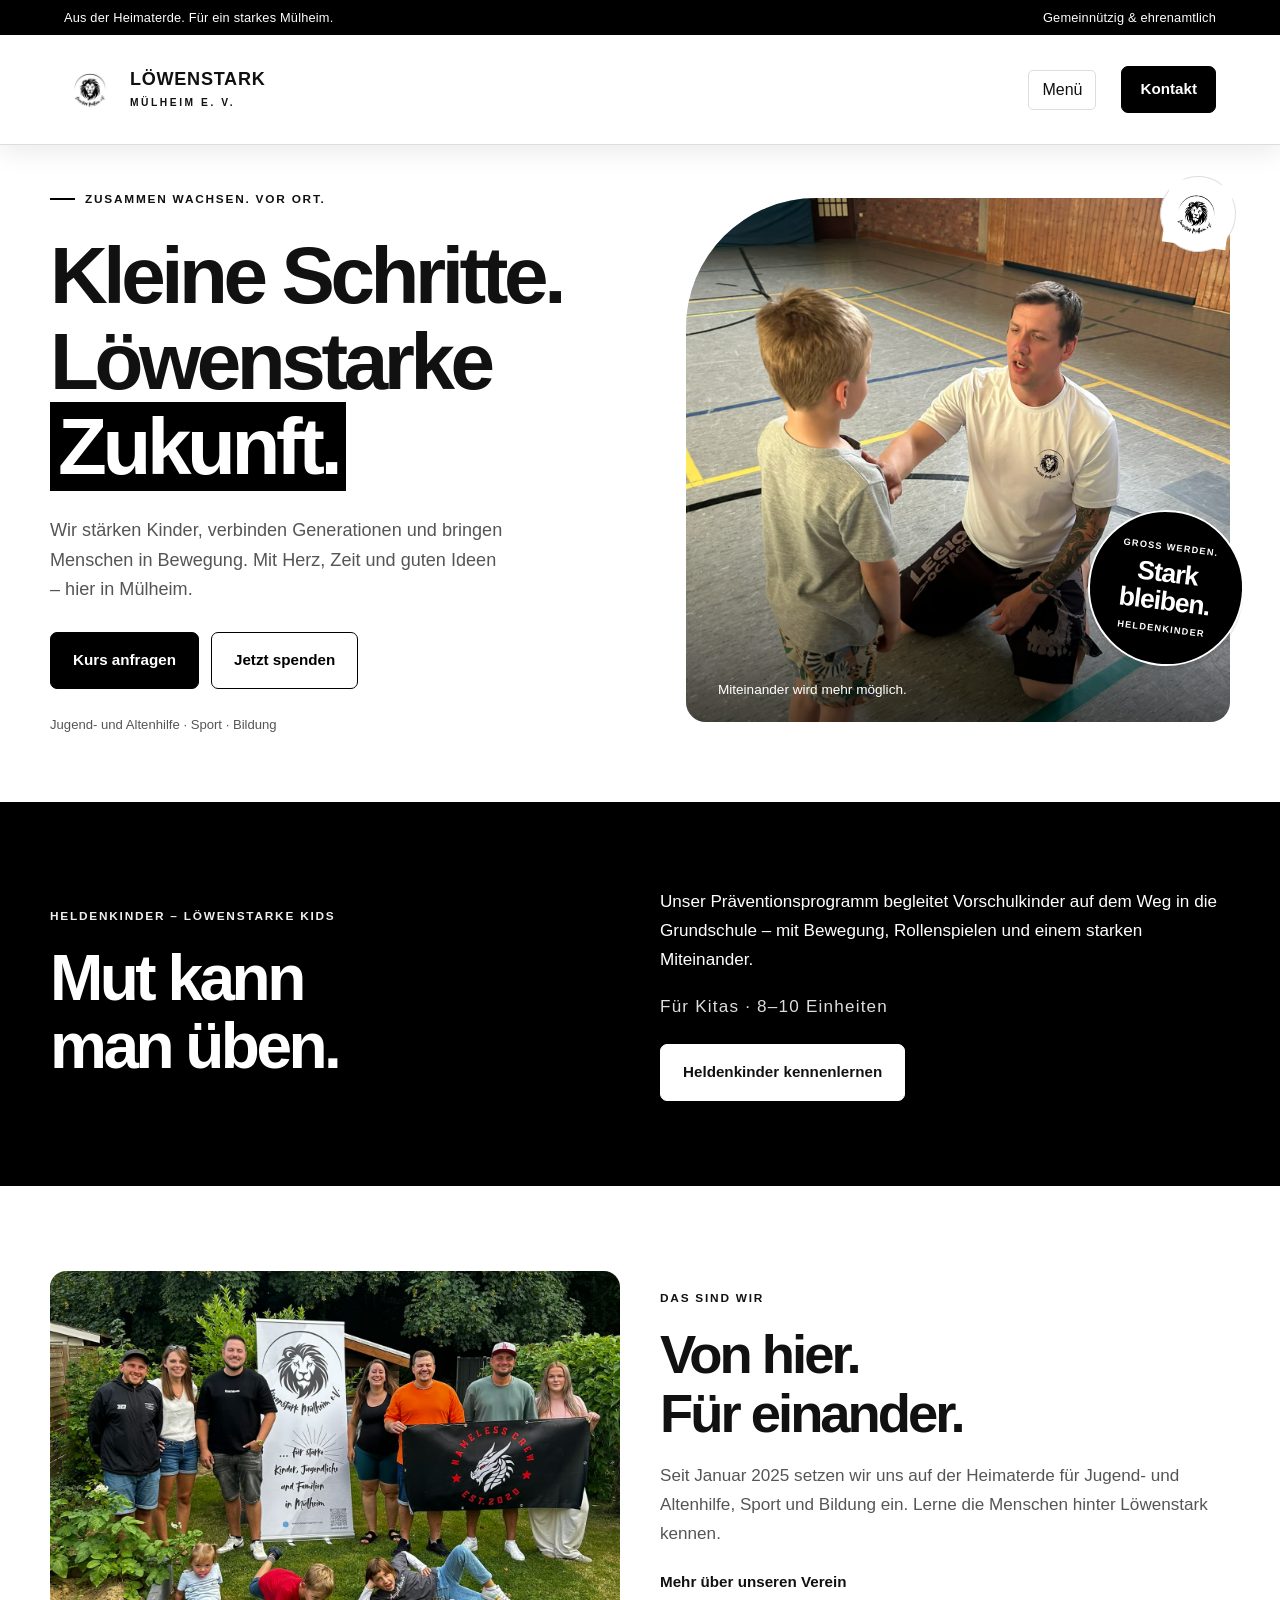
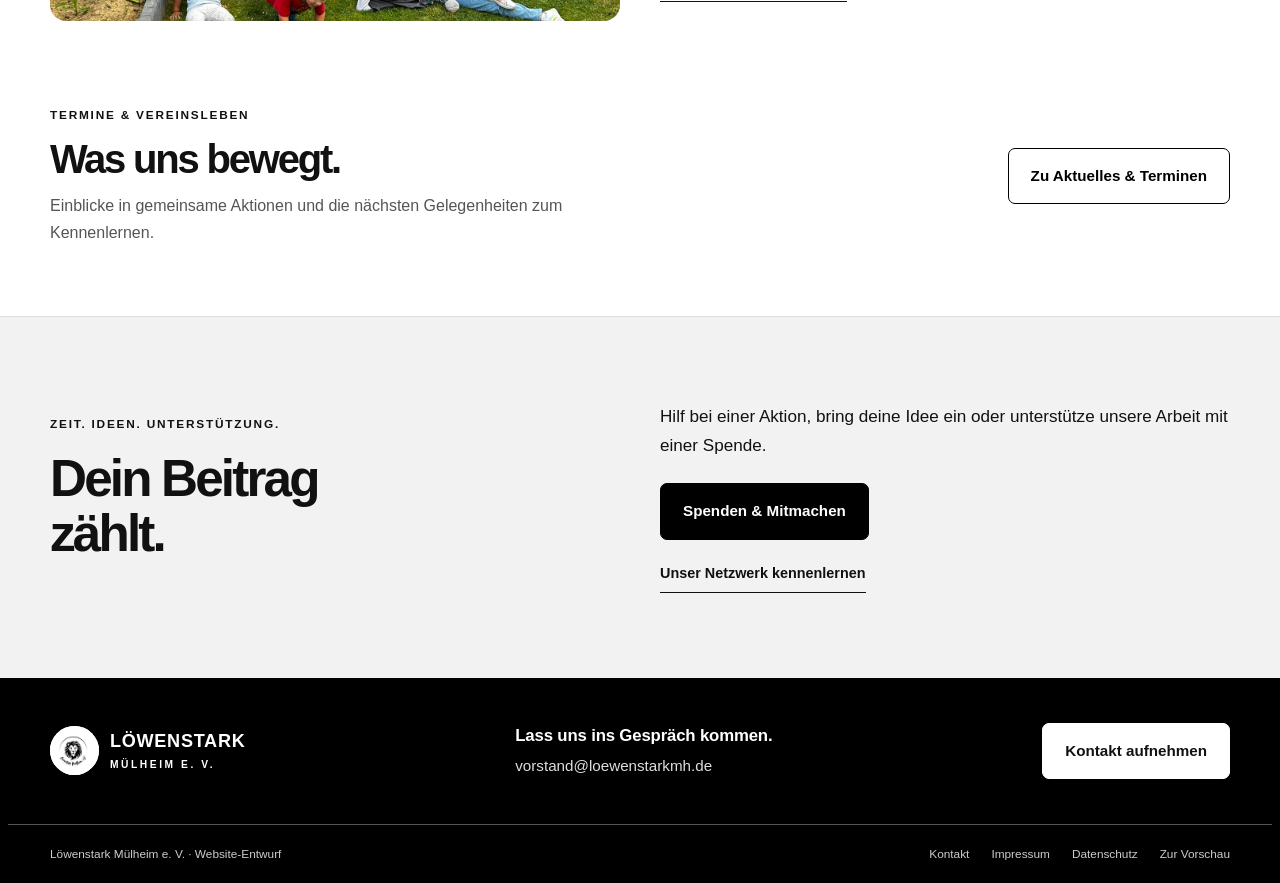
==== commit 20a0869d: "Drachenboot und Stellenangebote als eigene Seiten" ====
--- a/index.html
+++ b/index.html
@@ -1,2 +1,3 @@
 <!doctype html>
-<html lang="de"><head><meta charset="utf-8"><meta name="viewport" content="width=device-width, initial-scale=1"><title>Gemeinsam wachsen | Löwenstark Mülheim e. V.</title><meta name="description" content="Löwenstark Mülheim: Heldenkinder für Kitas, Vereinsleben und Möglichkeiten zum Mitmachen. Gemeinsam stark auf der Heimaterde."><meta name="robots" content="noindex,nofollow"><meta name="theme-color" content="#000000"><link rel="icon" href="assets/favicon.svg" type="image/svg+xml"><link rel="stylesheet" href="style.css?v=20260911-sticky-header-all-v6"><script src="app.js?v=20260911-seiten" defer></script></head><body class="homepage"><a class="skip" href="#inhalt">Zum Inhalt springen</a><div class="topline"><span>Aus der Heimaterde. Für ein starkes Mülheim.</span><span>Gemeinnützig & ehrenamtlich</span></div><header class="header"><a class="brand" href="index.html" aria-label="Löwenstark Mülheim – Startseite"><span class="brand-logo"><img src="assets/logo.avif" alt="" width="49" height="49"></span><span>LÖWENSTARK<small>MÜLHEIM E. V.</small></span></a><button class="menu-toggle" aria-expanded="false" aria-controls="navigation">Menü</button><nav id="navigation" aria-label="Hauptnavigation"><a href="index.html" aria-current="page">Start</a><a href="angebote.html">Angebote</a><a href="aktuelles.html">Aktuelles</a><a href="ueber-uns.html">Über uns</a><a href="netzwerk.html">Netzwerk</a><a href="mitmachen.html">Spenden &amp; Mitmachen</a><a class="mobile-contact" href="kontakt.html">Kontakt</a></nav><a class="button small header-contact" href="kontakt.html">Kontakt</a></header><main id="inhalt"><section class="hero wrap" id="start" aria-labelledby="hero-title"><div class="hero-copy"><p class="eyebrow"><span class="tiny-line"></span> ZUSAMMEN WACHSEN. VOR ORT.</p><h1 id="hero-title">Kleine Schritte.<br>Löwenstarke<br><span>Zukunft.</span></h1><p class="hero-description">Wir stärken Kinder, verbinden Generationen und bringen Menschen in Bewegung. Mit Herz, Zeit und guten Ideen – hier in Mülheim.</p><div class="button-row"><a class="button" href="kontakt.html?anliegen=Heldenkinder-Kursanfrage">Kurs anfragen</a><a class="button outline" href="mitmachen.html#spenden">Jetzt spenden</a></div><div class="hero-foot"><span>Jugend- und Altenhilfe · Sport · Bildung</span></div></div><div class="hero-visual"><div class="photo-frame"><img id="hero-photo" src="assets/hero.avif" alt="Ein Trainer kniet in der Sporthalle auf Augenhöhe eines Kindes." fetchpriority="high"><div class="photo-caption">Miteinander wird mehr möglich.</div></div><div class="hero-sticker"><span>GROSS WERDEN.</span><strong>Stark<br>bleiben.</strong><span>HELDENKINDER</span></div><span class="visual-lion" aria-hidden="true"><img src="assets/logo.avif" alt="" width="72" height="72"></span></div></section><section class="program section home-program"><div class="wrap teaser-grid"><div><p class="eyebrow">HELDENKINDER – LÖWENSTARKE KIDS</p><h2>Mut kann<br>man üben.</h2></div><div><p>Unser Präventionsprogramm begleitet Vorschulkinder auf dem Weg in die Grundschule – mit Bewegung, Rollenspielen und einem starken Miteinander.</p><p class="teaser-meta">Für Kitas · 8–10 Einheiten</p><a class="button inverse" href="angebote.html">Heldenkinder kennenlernen</a></div></div></section><section class="section wrap home-about"><div class="teaser-grid"><figure class="home-community-image"><img src="assets/community.avif" alt="Kinder spielen auf einer Wiese, Erwachsene stehen neben dem Löwenstark-Banner." loading="lazy"></figure><div><p class="eyebrow">DAS SIND WIR</p><h2>Von hier.<br>Für einander.</h2><p>Seit Januar 2025 setzen wir uns auf der Heimaterde für Jugend- und Altenhilfe, Sport und Bildung ein. Lerne die Menschen hinter Löwenstark kennen.</p><a class="text-button" href="ueber-uns.html">Mehr über unseren Verein</a></div></div></section><section class="wrap home-news"><div><p class="eyebrow">TERMINE & VEREINSLEBEN</p><h2>Was uns bewegt.</h2><p>Einblicke in gemeinsame Aktionen und die nächsten Gelegenheiten zum Kennenlernen.</p></div><a class="button outline" href="aktuelles.html">Zu Aktuelles & Terminen</a></section><section class="support section home-support"><div class="wrap teaser-grid"><div><p class="eyebrow">ZEIT. IDEEN. UNTERSTÜTZUNG.</p><h2>Dein Beitrag<br>zählt.</h2></div><div><p>Hilf bei einer Aktion, bring deine Idee ein oder unterstütze unsere Arbeit mit einer Spende.</p><a class="button" href="mitmachen.html">Spenden & Mitmachen</a><a class="text-button teaser-secondary" href="netzwerk.html">Unser Netzwerk kennenlernen</a></div></div></section></main><footer><div class="wrap footer-main"><a class="brand" href="index.html"><span class="brand-logo"><img src="assets/logo.avif" alt="" width="49" height="49"></span><span>LÖWENSTARK<small>MÜLHEIM E. V.</small></span></a><div><h3>Lass uns ins Gespräch kommen.</h3><a class="footer-email" href="mailto:vorstand@loewenstarkmh.de">vorstand@loewenstarkmh.de</a></div><a class="button inverse" href="kontakt.html">Kontakt aufnehmen</a></div><div class="wrap footer-bottom"><span>Löwenstark Mülheim e. V. · Website-Entwurf</span><div><a href="kontakt.html">Kontakt</a><a href="https://loewenstark-muelheim-e-v.jimdosite.com/impressum/" target="_blank" rel="noopener">Impressum</a><a href="https://loewenstark-muelheim-e-v.jimdosite.com/datenschutz/" target="_blank" rel="noopener">Datenschutz</a><button data-open="hinweis">Zur Vorschau</button></div></div></footer><dialog id="hinweis" aria-labelledby="preview-heading"><button class="close" data-close aria-label="Schließen">×</button><p class="eyebrow">GESTALTUNGSVORSCHLAG</p><h2 id="preview-heading">Eine Vorschau<br>für Löwenstark.</h2><p>Dieser Entwurf zeigt die neue Gestaltung und die wichtigsten Wege zu Kursanfrage, Spenden und Mitmachen. Die bestehende Jimdo-Website wurde nicht verändert.</p><p>Angaben in eckigen Klammern sind noch zu ergänzen. Kontakt öffnet einen E-Mail-Entwurf; ein Online-Zahlungsdienst ist nicht verbunden.</p><p>Fotos und Vereinsangaben stammen von der vorhandenen Website. Vor einer öffentlichen Verwendung sollten Aktualität und Bildfreigaben bestätigt werden.</p></dialog></body></html>+<html lang="de"><head><meta charset="utf-8"><meta name="viewport" content="width=device-width, initial-scale=1"><title>Gemeinsam wachsen | Löwenstark Mülheim e. V.</title><meta name="description" content="Löwenstark Mülheim: Heldenkinder für Kitas, Vereinsleben und Möglichkeiten zum Mitmachen. Gemeinsam stark auf der Heimaterde."><meta name="robots" content="noindex,nofollow"><meta name="theme-color" content="#000000"><link rel="icon" href="assets/favicon.svg" type="image/svg+xml"><link rel="stylesheet" href="style.css?v=20260911-separate-tabs-v12"><script src="app.js?v=20260911-seiten" defer></script></head><body class="homepage"><a class="skip" href="#inhalt">Zum Inhalt springen</a><div class="topline"><span>Aus der Heimaterde. Für ein starkes Mülheim.</span><span>Gemeinnützig & ehrenamtlich</span></div><header class="header"><a class="brand" href="index.html" aria-label="Löwenstark Mülheim – Startseite"><span class="brand-logo"><img src="assets/logo.avif" alt="" width="49" height="49"></span><span>LÖWENSTARK<small>MÜLHEIM E. V.</small></span></a><button class="menu-toggle" aria-expanded="false" aria-controls="navigation">Menü</button><nav id="navigation" aria-label="Hauptnavigation"><a href="index.html" aria-current="page">Start</a><a href="angebote.html">Angebote</a><a href="drachenboot.html">Drachenboot</a><a href="stellenangebote.html">Stellenangebote</a><a href="aktuelles.html">Aktuelles</a><a href="ueber-uns.html">Über uns</a><a href="netzwerk.html">Netzwerk</a><a href="mitmachen.html">Spenden &amp; Mitmachen</a><a class="mobile-contact" href="kontakt.html">Kontakt</a></nav><a class="button small header-contact" href="kontakt.html">Kontakt</a></header><main id="inhalt"><section class="hero wrap" id="start" aria-labelledby="hero-title"><div class="hero-copy"><p class="eyebrow"><span class="tiny-line"></span> ZUSAMMEN WACHSEN. VOR ORT.</p><h1 id="hero-title">Kleine Schritte.<br>Löwenstarke<br><span>Zukunft.</span></h1><p class="hero-description">Wir stärken Kinder, verbinden Generationen und bringen Menschen in Bewegung. Mit Herz, Zeit und guten Ideen – hier in Mülheim.</p><div class="button-row"><a class="button" href="kontakt.html?anliegen=Heldenkinder-Kursanfrage">Kurs anfragen</a><a class="button outline" href="mitmachen.html#spenden">Jetzt spenden</a></div><div class="hero-foot"><span>Jugend- und Altenhilfe · Sport · Bildung</span></div></div><div class="hero-visual"><div class="photo-frame"><img id="hero-photo" src="assets/hero.avif" alt="Ein Trainer kniet in der Sporthalle auf Augenhöhe eines Kindes." fetchpriority="high"><div class="photo-caption">Miteinander wird mehr möglich.</div></div><div class="hero-sticker"><span>GROSS WERDEN.</span><strong>Stark<br>bleiben.</strong><span>HELDENKINDER</span></div><span class="visual-lion" aria-hidden="true"><img src="assets/logo.avif" alt="" width="72" height="72"></span></div></section><section class="program section home-program"><div class="wrap teaser-grid"><div><p class="eyebrow">HELDENKINDER – LÖWENSTARKE KIDS</p><h2>Mut kann<br>man üben.</h2></div><div><p>Unser Präventionsprogramm begleitet Vorschulkinder auf dem Weg in die Grundschule – mit Bewegung, Rollenspielen und einem starken Miteinander.</p><p class="teaser-meta">Für Kitas · 8–10 Einheiten</p><a class="button inverse" href="angebote.html">Heldenkinder kennenlernen</a></div></div></section><section class="section wrap home-about"><div class="teaser-grid"><figure class="home-community-image"><img src="assets/community.avif" alt="Kinder spielen auf einer Wiese, Erwachsene stehen neben dem Löwenstark-Banner." loading="lazy"></figure><div><p class="eyebrow">DAS SIND WIR</p><h2>Von hier.<br>Für einander.</h2><p>Seit Januar 2025 setzen wir uns auf der Heimaterde für Jugend- und Altenhilfe, Sport und Bildung ein. Lerne die Menschen hinter Löwenstark kennen.</p><a class="text-button" href="ueber-uns.html">Mehr über unseren Verein</a></div></div></section><section class="wrap home-news"><div><p class="eyebrow">TERMINE & VEREINSLEBEN</p><h2>Was uns bewegt.</h2><p>Einblicke in gemeinsame Aktionen und die nächsten Gelegenheiten zum Kennenlernen.</p></div><a class="button outline" href="aktuelles.html">Zu Aktuelles & Terminen</a></section><section class="support section home-support"><div class="wrap teaser-grid"><div><p class="eyebrow">ZEIT. IDEEN. UNTERSTÜTZUNG.</p><h2>Dein Beitrag<br>zählt.</h2></div><div><p>Hilf bei einer Aktion, bring deine Idee ein oder unterstütze unsere Arbeit mit einer Spende.</p><a class="button" href="mitmachen.html">Spenden & Mitmachen</a><a class="text-button teaser-secondary" href="netzwerk.html">Unser Netzwerk kennenlernen</a></div></div></section></main><footer><div class="wrap footer-main"><a class="brand" href="index.html"><span class="brand-logo"><img src="assets/logo.avif" alt="" width="49" height="49"></span><span>LÖWENSTARK<small>MÜLHEIM E. V.</small></span></a><div><h3>Lass uns ins Gespräch kommen.</h3><a class="footer-email" href="mailto:vorstand@loewenstarkmh.de">vorstand@loewenstarkmh.de</a></div><a class="button inverse" href="kontakt.html">Kontakt aufnehmen</a></div><div class="wrap footer-bottom"><span>Löwenstark Mülheim e. V. · Website-Entwurf</span><div><a href="kontakt.html">Kontakt</a><a href="https://loewenstark-muelheim-e-v.jimdosite.com/impressum/" target="_blank" rel="noopener">Impressum</a><a href="https://loewenstark-muelheim-e-v.jimdosite.com/datenschutz/" target="_blank" rel="noopener">Datenschutz</a><button data-open="hinweis">Zur Vorschau</button></div></div></footer><dialog id="hinweis" aria-labelledby="preview-heading"><button class="close" data-close aria-label="Schließen">×</button><p class="eyebrow">GESTALTUNGSVORSCHLAG</p><h2 id="preview-heading">Eine Vorschau<br>für Löwenstark.</h2><p>Dieser Entwurf zeigt die neue Gestaltung und die wichtigsten Wege zu Kursanfrage, Spenden und Mitmachen. Die bestehende Jimdo-Website wurde nicht verändert.</p><p>Angaben in eckigen Klammern sind noch zu ergänzen. Kontakt öffnet einen E-Mail-Entwurf; ein Online-Zahlungsdienst ist nicht verbunden.</p><p>Fotos und Vereinsangaben stammen von der vorhandenen Website. Vor einer öffentlichen Verwendung sollten Aktualität und Bildfreigaben bestätigt werden.</p></dialog></body></html>
+
--- a/style.css
+++ b/style.css
@@ -121,7 +121,7 @@
 .contact-info p:not(.eyebrow){margin-bottom:20px;font-size:.95rem;color:var(--muted)}
 .contact-info>a{font-size:.9rem;overflow-wrap:anywhere}.contact-links{display:flex;flex-direction:column;gap:16px;border-top:1px solid #ccc;margin-top:28px;padding-top:25px;font-size:.9rem}
 .footer-bottom>div{flex-wrap:wrap}
-@media(max-width:1100px){.header{position:relative;flex-wrap:wrap}.header .menu-toggle{display:flex;gap:12px;align-items:center;background:#fff;border:1px solid var(--line);border-radius:5px;padding:10px 13px;margin-left:auto}.header nav{display:none;position:absolute;top:90px;left:25px;right:25px;padding:20px;background:#fff;box-shadow:0 15px 25px #00000020;border:1px solid var(--line);border-radius:12px;z-index:10;align-items:stretch}.header nav.open{display:flex;flex-direction:column;gap:0}.header nav a{padding:13px;font-size:1rem}.header nav a[aria-current="page"]{box-shadow:none;background:#eee;border-radius:5px;padding:13px}.header-contact{display:inline-flex!important}.detail-layout,.contact-layout{gap:40px}.teaser-grid{gap:40px}}
+@media(max-width:1320px){.header{position:relative;flex-wrap:wrap}.header .menu-toggle{display:flex;gap:12px;align-items:center;background:#fff;border:1px solid var(--line);border-radius:5px;padding:10px 13px;margin-left:auto}.header nav{display:none;position:absolute;top:90px;left:25px;right:25px;padding:20px;background:#fff;box-shadow:0 15px 25px #00000020;border:1px solid var(--line);border-radius:12px;z-index:10;align-items:stretch}.header nav.open{display:flex;flex-direction:column;gap:0}.header nav a{padding:13px;font-size:1rem}.header nav a[aria-current="page"]{box-shadow:none;background:#eee;border-radius:5px;padding:13px}.header-contact{display:inline-flex!important}.detail-layout,.contact-layout{gap:40px}.teaser-grid{gap:40px}}
 @media(max-width:750px){.detail-layout,.contact-layout,.teaser-grid{grid-template-columns:1fr;gap:30px}.detail-layout,.contact-layout{padding-top:20px;padding-bottom:50px}.detail-aside{margin-top:0;display:grid;grid-template-columns:1fr 1fr}.detail-aside>img{height:100%;aspect-ratio:auto}.detail-aside>div{padding:25px}.contact-info{margin-top:0}.home-news{display:block;padding-bottom:50px}.home-news .button{margin-top:25px;white-space:normal}.home-program h2{font-size:3.5rem}.home-about h2{font-size:2.8rem}.home-community-image{height:300px}.subpage h1{font-size:clamp(2.5rem,8vw,3.8rem)}.subpage .community{padding-top:20px}}
 @media(max-width:450px){.header{gap:10px}.header-contact{font-size:.76rem!important;padding:10px 11px!important;gap:7px!important}.header .menu-toggle{font-size:.76rem;padding:10px;gap:7px}.header .brand{font-size:.83rem;gap:7px}.header .brand small{font-size:.5rem}.header .brand-logo{width:40px;height:40px}.header{padding-inline:18px}.header nav{top:80px;left:18px;right:18px}.detail-aside{grid-template-columns:1fr}.detail-aside>img{aspect-ratio:4/3}.contact-info{padding:25px}}
 
@@ -195,4 +195,73 @@
 .header{
  position:sticky;top:0;z-index:80;background:var(--paper);
  border-bottom:1px solid var(--line);box-shadow:0 8px 24px rgba(0,0,0,.08)
-}+}
+
+/* Aktuelles: überlappender, wischbarer Instagram-Kartenstapel ohne Drittanbieter-Skript. */
+.instagram-section{background:#f3f3f3;border-block:1px solid var(--line);overflow:hidden}
+.instagram-heading{align-items:center}
+.instagram-deck{position:relative;display:grid;grid-template-columns:1fr;touch-action:pan-y;outline-offset:8px;min-width:0;-webkit-user-select:none;user-select:none}
+.instagram-side-arrow{position:absolute;top:50%;z-index:5;width:52px;height:52px;display:grid;place-items:center;transform:translateY(-50%);border:1px solid #111;border-radius:50%;background:#111;color:#fff;font-family:Arial,sans-serif;font-size:2.25rem;line-height:1;padding:0 0 5px;box-shadow:0 8px 24px rgba(0,0,0,.2)}
+.instagram-side-arrow:hover{background:#fff;color:#111}
+.instagram-side-prev{left:4px}
+.instagram-side-next{right:4px}
+.instagram-card{grid-area:1/1;width:calc(100% - clamp(38px,8vw,112px));justify-self:center;display:grid;grid-template-columns:minmax(300px,.86fr) minmax(0,1.14fr);background:#fff;border:1px solid var(--line);border-radius:18px;overflow:hidden;box-shadow:0 18px 45px rgba(0,0,0,.12);transition:transform .42s cubic-bezier(.2,.75,.25,1),opacity .3s;will-change:transform,opacity}
+.instagram-card[data-state="active"]{position:relative;z-index:3;transform:translateX(0) rotate(0) scale(1);opacity:1;pointer-events:auto}
+.instagram-card[data-state="previous"]{z-index:1;transform:translateX(-7%) rotate(-1.2deg) scale(.94);opacity:.45;pointer-events:none}
+.instagram-card[data-state="next"]{z-index:2;transform:translateX(7%) rotate(1.2deg) scale(.96);opacity:.68;pointer-events:none}
+.instagram-visual{display:block;aspect-ratio:1/1;background:#e8e8e8;overflow:hidden}
+.instagram-visual img{object-fit:cover;-webkit-user-drag:none}
+.instagram-copy{padding:clamp(28px,4.5vw,60px);display:flex;flex-direction:column;align-items:flex-start;justify-content:center}
+.instagram-date{font-size:.74rem!important;letter-spacing:.1em;text-transform:uppercase;font-weight:800;color:#555!important}
+.instagram-copy h3{font-size:clamp(1.9rem,3vw,3rem);margin:15px 0 19px;line-height:1.06}
+.instagram-copy>p:not(.instagram-date){max-width:610px;color:var(--muted)}
+.instagram-copy .instagram-credit{font-size:.82rem;margin-top:17px;color:#666}
+.instagram-copy .text-button{margin-top:25px}
+.instagram-dots{display:flex;justify-content:center;gap:9px;margin-top:26px}
+.instagram-dots button{width:44px;height:44px;border:0;background:transparent;position:relative;padding:0}
+.instagram-dots button:after{content:"";position:absolute;inset:17px 6px;background:#aaa;border-radius:99px;transition:background .2s,transform .2s}
+.instagram-dots button[aria-current="true"]:after{background:#111;transform:scaleX(1.55)}
+.instagram-hint{text-align:center;color:#666;font-size:.78rem;margin-top:3px}
+@media(max-width:760px){
+ .instagram-side-arrow{display:none}
+ .instagram-heading{align-items:flex-start;margin-bottom:24px}
+ .instagram-heading h2{font-size:2.7rem}
+ .instagram-card{grid-template-columns:1fr;width:calc(100% - 30px)}
+ .instagram-copy{padding:27px 23px 25px}
+ .instagram-copy h3{font-size:2rem}
+ .instagram-copy>p:not(.instagram-date){font-size:.92rem}
+ .instagram-card[data-state="previous"]{transform:translateX(-5%) rotate(-.8deg) scale(.965)}
+ .instagram-card[data-state="next"]{transform:translateX(5%) rotate(.8deg) scale(.975)}
+}
+@media(prefers-reduced-motion:reduce){.instagram-card{transition:none}}
+
+/* Drachenboot und Nameless Crew. */
+@media(min-width:1321px){.header nav{gap:16px}.header nav a{font-size:.82rem}}
+.dragon-hero{display:grid;grid-template-columns:minmax(0,1.08fr) minmax(340px,.72fr);gap:70px;align-items:center;padding-top:35px}
+.dragon-copy h1{font-size:clamp(3.8rem,6.7vw,6.6rem);margin:20px 0 27px}
+.dragon-copy>p:not(.eyebrow){max-width:620px;font-size:1.1rem;color:var(--muted)}
+.dragon-copy .button-row{margin-top:30px}
+.dragon-logo-card{aspect-ratio:1/1;background:#000;border-radius:22px;overflow:hidden;box-shadow:18px 18px 0 #e7e7e7}
+.dragon-logo-card img{object-fit:contain}
+.dragon-band{background:#050505;color:#fff;padding-block:82px}
+.dragon-band-grid{display:grid;grid-template-columns:minmax(0,.9fr) minmax(0,1.1fr);gap:100px;align-items:start}
+.dragon-band h2{font-size:clamp(3rem,5vw,5.2rem);margin-top:20px}
+.dragon-details>p{font-size:1.08rem;color:#ddd;max-width:650px}
+.dragon-details dl{margin:30px 0 28px}.dragon-details dt,.dragon-details dd{border-color:#444}.dragon-details dd{color:#ddd}
+.jobs .section-heading{align-items:start}.jobs-intro{max-width:430px;color:var(--muted);font-size:1.03rem}
+.job-grid{display:grid;grid-template-columns:1fr 1fr;gap:25px}
+.job-card{padding:38px;border:1px solid var(--line);border-radius:18px;background:#f4f4f4;display:flex;flex-direction:column;align-items:flex-start}
+.job-card-dark{background:#050505;color:#fff;border-color:#050505}
+.job-type{font-size:.68rem;letter-spacing:.14em;font-weight:800;border:1px solid currentColor;border-radius:99px;padding:7px 11px}
+.job-card h3{font-size:clamp(1.8rem,2.7vw,2.7rem);line-height:1.08;margin:24px 0 18px}
+.job-card>p{color:var(--muted)}.job-card-dark>p{color:#ccc}
+.job-card dl{width:100%;margin:27px 0}.job-card-dark dt,.job-card-dark dd{border-color:#444}.job-card-dark dd{color:#ddd}
+.job-card .button{width:100%;margin-top:auto}.jobs-note{font-size:.82rem;color:var(--muted);margin-top:20px}
+@media(max-width:900px){.dragon-hero{gap:35px}.dragon-band-grid{gap:55px}.job-card{padding:30px}}
+@media(max-width:700px){
+ .dragon-hero,.dragon-band-grid,.job-grid{grid-template-columns:1fr}
+ .dragon-hero{padding-top:20px;gap:38px}.dragon-copy h1{font-size:clamp(3.5rem,16vw,5rem)}
+ .dragon-logo-card{width:min(100%,470px);justify-self:center;box-shadow:10px 10px 0 #e7e7e7}
+ .dragon-band{padding-block:60px}.dragon-band-grid{gap:35px}.dragon-band h2{font-size:3.3rem}
+ .jobs .section-heading{display:block}.jobs-intro{margin-top:20px}.job-grid{gap:18px}.job-card{padding:27px 24px}
+}
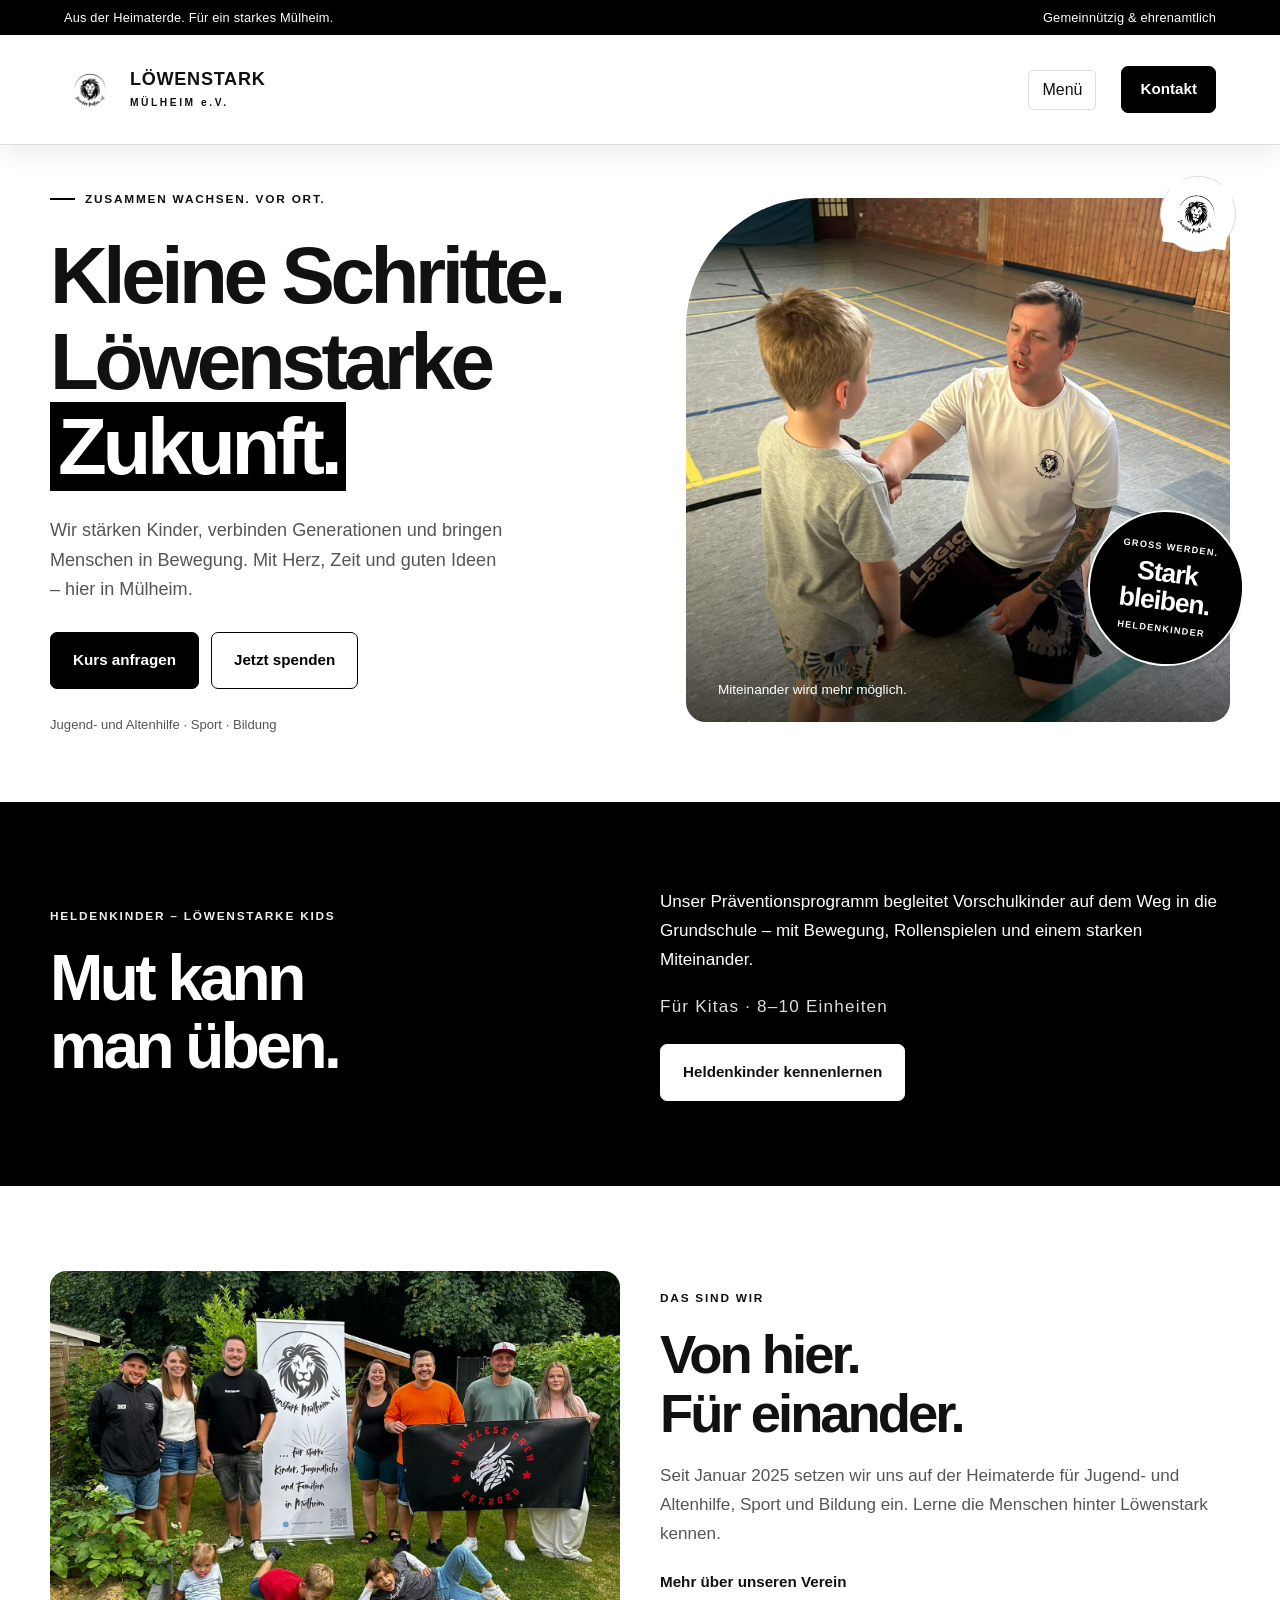
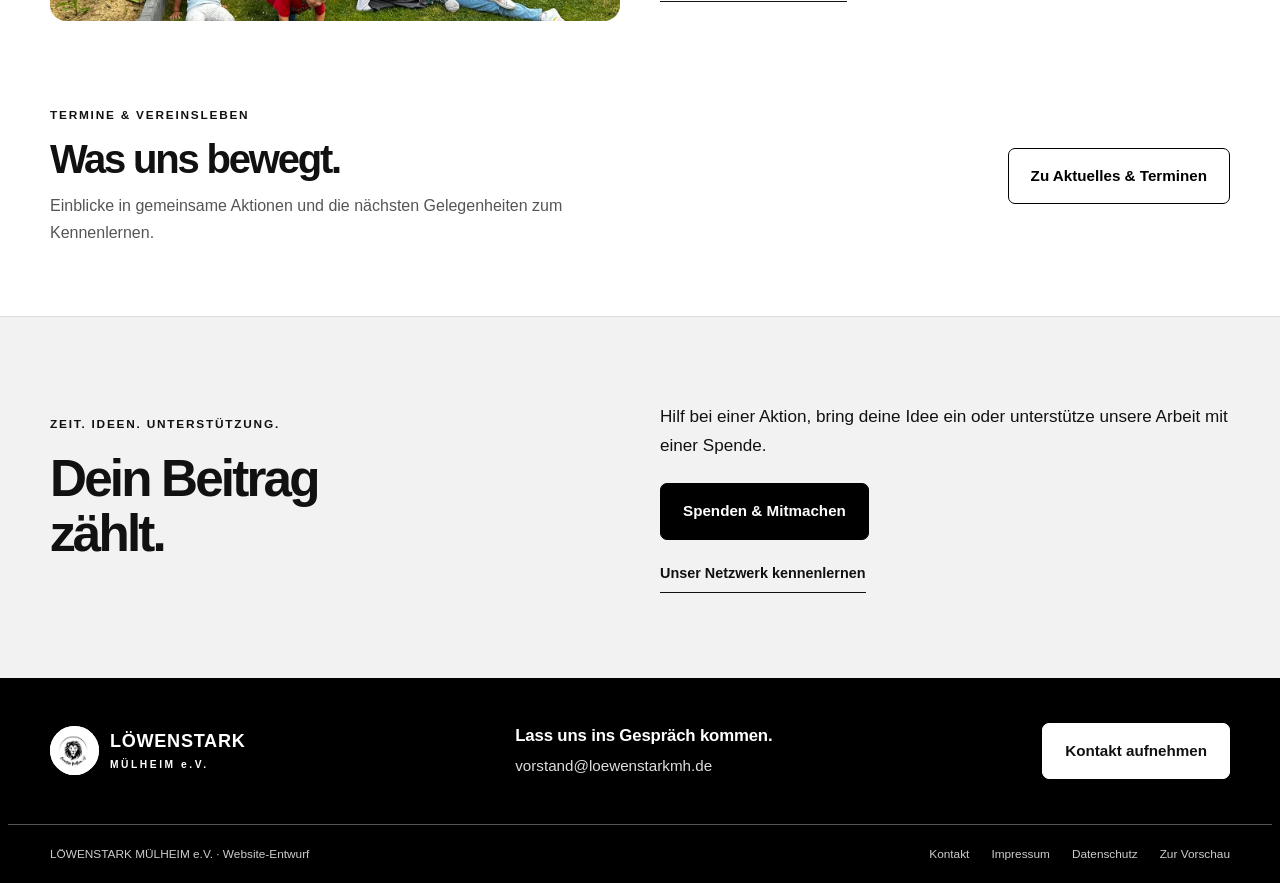
==== commit 07ea0a86: "Angebotsportfolio ergänzen und Vereinsnamen vereinheitlichen" ====
--- a/index.html
+++ b/index.html
@@ -1,3 +1,4 @@
 <!doctype html>
-<html lang="de"><head><meta charset="utf-8"><meta name="viewport" content="width=device-width, initial-scale=1"><title>Gemeinsam wachsen | Löwenstark Mülheim e. V.</title><meta name="description" content="Löwenstark Mülheim: Heldenkinder für Kitas, Vereinsleben und Möglichkeiten zum Mitmachen. Gemeinsam stark auf der Heimaterde."><meta name="robots" content="noindex,nofollow"><meta name="theme-color" content="#000000"><link rel="icon" href="assets/favicon.svg" type="image/svg+xml"><link rel="stylesheet" href="style.css?v=20260911-separate-tabs-v12"><script src="app.js?v=20260911-seiten" defer></script></head><body class="homepage"><a class="skip" href="#inhalt">Zum Inhalt springen</a><div class="topline"><span>Aus der Heimaterde. Für ein starkes Mülheim.</span><span>Gemeinnützig & ehrenamtlich</span></div><header class="header"><a class="brand" href="index.html" aria-label="Löwenstark Mülheim – Startseite"><span class="brand-logo"><img src="assets/logo.avif" alt="" width="49" height="49"></span><span>LÖWENSTARK<small>MÜLHEIM E. V.</small></span></a><button class="menu-toggle" aria-expanded="false" aria-controls="navigation">Menü</button><nav id="navigation" aria-label="Hauptnavigation"><a href="index.html" aria-current="page">Start</a><a href="angebote.html">Angebote</a><a href="drachenboot.html">Drachenboot</a><a href="stellenangebote.html">Stellenangebote</a><a href="aktuelles.html">Aktuelles</a><a href="ueber-uns.html">Über uns</a><a href="netzwerk.html">Netzwerk</a><a href="mitmachen.html">Spenden &amp; Mitmachen</a><a class="mobile-contact" href="kontakt.html">Kontakt</a></nav><a class="button small header-contact" href="kontakt.html">Kontakt</a></header><main id="inhalt"><section class="hero wrap" id="start" aria-labelledby="hero-title"><div class="hero-copy"><p class="eyebrow"><span class="tiny-line"></span> ZUSAMMEN WACHSEN. VOR ORT.</p><h1 id="hero-title">Kleine Schritte.<br>Löwenstarke<br><span>Zukunft.</span></h1><p class="hero-description">Wir stärken Kinder, verbinden Generationen und bringen Menschen in Bewegung. Mit Herz, Zeit und guten Ideen – hier in Mülheim.</p><div class="button-row"><a class="button" href="kontakt.html?anliegen=Heldenkinder-Kursanfrage">Kurs anfragen</a><a class="button outline" href="mitmachen.html#spenden">Jetzt spenden</a></div><div class="hero-foot"><span>Jugend- und Altenhilfe · Sport · Bildung</span></div></div><div class="hero-visual"><div class="photo-frame"><img id="hero-photo" src="assets/hero.avif" alt="Ein Trainer kniet in der Sporthalle auf Augenhöhe eines Kindes." fetchpriority="high"><div class="photo-caption">Miteinander wird mehr möglich.</div></div><div class="hero-sticker"><span>GROSS WERDEN.</span><strong>Stark<br>bleiben.</strong><span>HELDENKINDER</span></div><span class="visual-lion" aria-hidden="true"><img src="assets/logo.avif" alt="" width="72" height="72"></span></div></section><section class="program section home-program"><div class="wrap teaser-grid"><div><p class="eyebrow">HELDENKINDER – LÖWENSTARKE KIDS</p><h2>Mut kann<br>man üben.</h2></div><div><p>Unser Präventionsprogramm begleitet Vorschulkinder auf dem Weg in die Grundschule – mit Bewegung, Rollenspielen und einem starken Miteinander.</p><p class="teaser-meta">Für Kitas · 8–10 Einheiten</p><a class="button inverse" href="angebote.html">Heldenkinder kennenlernen</a></div></div></section><section class="section wrap home-about"><div class="teaser-grid"><figure class="home-community-image"><img src="assets/community.avif" alt="Kinder spielen auf einer Wiese, Erwachsene stehen neben dem Löwenstark-Banner." loading="lazy"></figure><div><p class="eyebrow">DAS SIND WIR</p><h2>Von hier.<br>Für einander.</h2><p>Seit Januar 2025 setzen wir uns auf der Heimaterde für Jugend- und Altenhilfe, Sport und Bildung ein. Lerne die Menschen hinter Löwenstark kennen.</p><a class="text-button" href="ueber-uns.html">Mehr über unseren Verein</a></div></div></section><section class="wrap home-news"><div><p class="eyebrow">TERMINE & VEREINSLEBEN</p><h2>Was uns bewegt.</h2><p>Einblicke in gemeinsame Aktionen und die nächsten Gelegenheiten zum Kennenlernen.</p></div><a class="button outline" href="aktuelles.html">Zu Aktuelles & Terminen</a></section><section class="support section home-support"><div class="wrap teaser-grid"><div><p class="eyebrow">ZEIT. IDEEN. UNTERSTÜTZUNG.</p><h2>Dein Beitrag<br>zählt.</h2></div><div><p>Hilf bei einer Aktion, bring deine Idee ein oder unterstütze unsere Arbeit mit einer Spende.</p><a class="button" href="mitmachen.html">Spenden & Mitmachen</a><a class="text-button teaser-secondary" href="netzwerk.html">Unser Netzwerk kennenlernen</a></div></div></section></main><footer><div class="wrap footer-main"><a class="brand" href="index.html"><span class="brand-logo"><img src="assets/logo.avif" alt="" width="49" height="49"></span><span>LÖWENSTARK<small>MÜLHEIM E. V.</small></span></a><div><h3>Lass uns ins Gespräch kommen.</h3><a class="footer-email" href="mailto:vorstand@loewenstarkmh.de">vorstand@loewenstarkmh.de</a></div><a class="button inverse" href="kontakt.html">Kontakt aufnehmen</a></div><div class="wrap footer-bottom"><span>Löwenstark Mülheim e. V. · Website-Entwurf</span><div><a href="kontakt.html">Kontakt</a><a href="https://loewenstark-muelheim-e-v.jimdosite.com/impressum/" target="_blank" rel="noopener">Impressum</a><a href="https://loewenstark-muelheim-e-v.jimdosite.com/datenschutz/" target="_blank" rel="noopener">Datenschutz</a><button data-open="hinweis">Zur Vorschau</button></div></div></footer><dialog id="hinweis" aria-labelledby="preview-heading"><button class="close" data-close aria-label="Schließen">×</button><p class="eyebrow">GESTALTUNGSVORSCHLAG</p><h2 id="preview-heading">Eine Vorschau<br>für Löwenstark.</h2><p>Dieser Entwurf zeigt die neue Gestaltung und die wichtigsten Wege zu Kursanfrage, Spenden und Mitmachen. Die bestehende Jimdo-Website wurde nicht verändert.</p><p>Angaben in eckigen Klammern sind noch zu ergänzen. Kontakt öffnet einen E-Mail-Entwurf; ein Online-Zahlungsdienst ist nicht verbunden.</p><p>Fotos und Vereinsangaben stammen von der vorhandenen Website. Vor einer öffentlichen Verwendung sollten Aktualität und Bildfreigaben bestätigt werden.</p></dialog></body></html>
+<html lang="de"><head><meta charset="utf-8"><meta name="viewport" content="width=device-width, initial-scale=1"><title>Gemeinsam wachsen | LÖWENSTARK MÜLHEIM e.V.</title><meta name="description" content="Löwenstark Mülheim: Heldenkinder für Kitas, Vereinsleben und Möglichkeiten zum Mitmachen. Gemeinsam stark auf der Heimaterde."><meta name="robots" content="noindex,nofollow"><meta name="theme-color" content="#000000"><link rel="icon" href="assets/favicon.svg" type="image/svg+xml"><link rel="stylesheet" href="style.css?v=20260911-separate-tabs-v12"><script src="app.js?v=20260911-seiten" defer></script></head><body class="homepage"><a class="skip" href="#inhalt">Zum Inhalt springen</a><div class="topline"><span>Aus der Heimaterde. Für ein starkes Mülheim.</span><span>Gemeinnützig & ehrenamtlich</span></div><header class="header"><a class="brand" href="index.html" aria-label="LÖWENSTARK MÜLHEIM e.V. – Startseite"><span class="brand-logo"><img src="assets/logo.avif" alt="" width="49" height="49"></span><span>LÖWENSTARK<small>MÜLHEIM e.V.</small></span></a><button class="menu-toggle" aria-expanded="false" aria-controls="navigation">Menü</button><nav id="navigation" aria-label="Hauptnavigation"><a href="index.html" aria-current="page">Start</a><a href="angebote.html">Angebote</a><a href="aktuelles.html">Aktuelles</a><a href="ueber-uns.html">Über uns</a><a href="netzwerk.html">Netzwerk</a><a href="drachenboot.html">Drachenboot</a><a href="stellenangebote.html">Stellenangebote</a><a href="mitmachen.html">Spenden &amp; Mitmachen</a><a class="mobile-contact" href="kontakt.html">Kontakt</a></nav><a class="button small header-contact" href="kontakt.html">Kontakt</a></header><main id="inhalt"><section class="hero wrap" id="start" aria-labelledby="hero-title"><div class="hero-copy"><p class="eyebrow"><span class="tiny-line"></span> ZUSAMMEN WACHSEN. VOR ORT.</p><h1 id="hero-title">Kleine Schritte.<br>Löwenstarke<br><span>Zukunft.</span></h1><p class="hero-description">Wir stärken Kinder, verbinden Generationen und bringen Menschen in Bewegung. Mit Herz, Zeit und guten Ideen – hier in Mülheim.</p><div class="button-row"><a class="button" href="kontakt.html?anliegen=Heldenkinder-Kursanfrage">Kurs anfragen</a><a class="button outline" href="mitmachen.html#spenden">Jetzt spenden</a></div><div class="hero-foot"><span>Jugend- und Altenhilfe · Sport · Bildung</span></div></div><div class="hero-visual"><div class="photo-frame"><img id="hero-photo" src="assets/hero.avif" alt="Ein Trainer kniet in der Sporthalle auf Augenhöhe eines Kindes." fetchpriority="high"><div class="photo-caption">Miteinander wird mehr möglich.</div></div><div class="hero-sticker"><span>GROSS WERDEN.</span><strong>Stark<br>bleiben.</strong><span>HELDENKINDER</span></div><span class="visual-lion" aria-hidden="true"><img src="assets/logo.avif" alt="" width="72" height="72"></span></div></section><section class="program section home-program"><div class="wrap teaser-grid"><div><p class="eyebrow">HELDENKINDER – LÖWENSTARKE KIDS</p><h2>Mut kann<br>man üben.</h2></div><div><p>Unser Präventionsprogramm begleitet Vorschulkinder auf dem Weg in die Grundschule – mit Bewegung, Rollenspielen und einem starken Miteinander.</p><p class="teaser-meta">Für Kitas · 8–10 Einheiten</p><a class="button inverse" href="angebote.html">Heldenkinder kennenlernen</a></div></div></section><section class="section wrap home-about"><div class="teaser-grid"><figure class="home-community-image"><img src="assets/community.avif" alt="Kinder spielen auf einer Wiese, Erwachsene stehen neben dem Löwenstark-Banner." loading="lazy"></figure><div><p class="eyebrow">DAS SIND WIR</p><h2>Von hier.<br>Für einander.</h2><p>Seit Januar 2025 setzen wir uns auf der Heimaterde für Jugend- und Altenhilfe, Sport und Bildung ein. Lerne die Menschen hinter Löwenstark kennen.</p><a class="text-button" href="ueber-uns.html">Mehr über unseren Verein</a></div></div></section><section class="wrap home-news"><div><p class="eyebrow">TERMINE & VEREINSLEBEN</p><h2>Was uns bewegt.</h2><p>Einblicke in gemeinsame Aktionen und die nächsten Gelegenheiten zum Kennenlernen.</p></div><a class="button outline" href="aktuelles.html">Zu Aktuelles & Terminen</a></section><section class="support section home-support"><div class="wrap teaser-grid"><div><p class="eyebrow">ZEIT. IDEEN. UNTERSTÜTZUNG.</p><h2>Dein Beitrag<br>zählt.</h2></div><div><p>Hilf bei einer Aktion, bring deine Idee ein oder unterstütze unsere Arbeit mit einer Spende.</p><a class="button" href="mitmachen.html">Spenden & Mitmachen</a><a class="text-button teaser-secondary" href="netzwerk.html">Unser Netzwerk kennenlernen</a></div></div></section></main><footer><div class="wrap footer-main"><a class="brand" href="index.html"><span class="brand-logo"><img src="assets/logo.avif" alt="" width="49" height="49"></span><span>LÖWENSTARK<small>MÜLHEIM e.V.</small></span></a><div><h3>Lass uns ins Gespräch kommen.</h3><a class="footer-email" href="mailto:vorstand@loewenstarkmh.de">vorstand@loewenstarkmh.de</a></div><a class="button inverse" href="kontakt.html">Kontakt aufnehmen</a></div><div class="wrap footer-bottom"><span>LÖWENSTARK MÜLHEIM e.V. · Website-Entwurf</span><div><a href="kontakt.html">Kontakt</a><a href="https://loewenstark-muelheim-e-v.jimdosite.com/impressum/" target="_blank" rel="noopener">Impressum</a><a href="https://loewenstark-muelheim-e-v.jimdosite.com/datenschutz/" target="_blank" rel="noopener">Datenschutz</a><button data-open="hinweis">Zur Vorschau</button></div></div></footer><dialog id="hinweis" aria-labelledby="preview-heading"><button class="close" data-close aria-label="Schließen">×</button><p class="eyebrow">GESTALTUNGSVORSCHLAG</p><h2 id="preview-heading">Eine Vorschau<br>für Löwenstark.</h2><p>Dieser Entwurf zeigt die neue Gestaltung und die wichtigsten Wege zu Kursanfrage, Spenden und Mitmachen. Die bestehende Jimdo-Website wurde nicht verändert.</p><p>Angaben in eckigen Klammern sind noch zu ergänzen. Kontakt öffnet einen E-Mail-Entwurf; ein Online-Zahlungsdienst ist nicht verbunden.</p><p>Fotos und Vereinsangaben stammen von der vorhandenen Website. Vor einer öffentlichen Verwendung sollten Aktualität und Bildfreigaben bestätigt werden.</p></dialog></body></html>
 
+
--- a/style.css
+++ b/style.css
@@ -110,7 +110,24 @@
 .about-team>h2{font-size:2.5rem;margin-bottom:25px}.about-team>p{max-width:700px;color:var(--muted);margin-bottom:20px}
 .about-team .person h3{font-size:1.3rem}.about-team .person{padding-block:18px}
 .about-team .button{margin-top:20px}.about-team .subtle-link{margin-top:20px}
-.network-page{margin-bottom:0;padding-top:35px;border-top:0;background:#fff}
+.network-page{margin-bottom:0;padding-top:35px;border-top:0;background:#fff}
+.offer-overview{padding-top:35px}
+.offer-intro{display:grid;grid-template-columns:minmax(0,1.15fr) minmax(300px,.85fr);gap:70px;align-items:end;margin-bottom:46px}
+.offer-intro h1{margin-top:18px}
+.offer-intro>p{color:var(--muted);font-size:1.08rem;max-width:560px;justify-self:end}
+.offer-grid{display:grid;grid-template-columns:repeat(3,minmax(0,1fr));gap:22px}
+.offer-card{min-width:0;padding:34px;border:1px solid var(--line);border-radius:18px;background:#f4f4f4;display:flex;flex-direction:column;align-items:flex-start}
+.offer-card-dark{background:#050505;color:#fff;border-color:#050505}
+.offer-number{font-size:.78rem;font-weight:800;letter-spacing:.12em;border-bottom:2px solid currentColor;padding-bottom:7px;margin-bottom:34px}
+.offer-card .eyebrow{color:inherit}
+.offer-card h2{font-size:clamp(1.75rem,2.5vw,2.45rem);line-height:1.08;letter-spacing:-.04em;margin:15px 0 18px}
+.offer-card>p:not(.eyebrow){color:var(--muted);font-size:.94rem;margin-bottom:28px}
+.offer-card-dark>p:not(.eyebrow){color:#d4d4d4}
+.offer-card .button{width:100%;margin-top:auto}
+.offer-detail{background:#f4f4f4;border-block:1px solid var(--line);scroll-margin-top:110px}
+.offer-detail .detail-layout{padding-block:75px}
+.detail-copy .offer-detail-title{font-size:clamp(2.7rem,5vw,4.8rem);line-height:1.08;letter-spacing:-.05em;margin:18px 0 25px}
+.offer-detail .detail-copy h3{font-size:1.45rem;margin-top:32px}
 .subpage .support{padding-top:35px}.subpage .support h1{margin:20px 0 27px}
 .donation-details{padding-top:45px}.donation-details>.detail-copy{margin:auto;max-width:820px}
 .donation-details .detail-copy>h2{font-size:2.5rem;margin-top:0}
@@ -122,7 +139,9 @@
 .contact-info>a{font-size:.9rem;overflow-wrap:anywhere}.contact-links{display:flex;flex-direction:column;gap:16px;border-top:1px solid #ccc;margin-top:28px;padding-top:25px;font-size:.9rem}
 .footer-bottom>div{flex-wrap:wrap}
 @media(max-width:1320px){.header{position:relative;flex-wrap:wrap}.header .menu-toggle{display:flex;gap:12px;align-items:center;background:#fff;border:1px solid var(--line);border-radius:5px;padding:10px 13px;margin-left:auto}.header nav{display:none;position:absolute;top:90px;left:25px;right:25px;padding:20px;background:#fff;box-shadow:0 15px 25px #00000020;border:1px solid var(--line);border-radius:12px;z-index:10;align-items:stretch}.header nav.open{display:flex;flex-direction:column;gap:0}.header nav a{padding:13px;font-size:1rem}.header nav a[aria-current="page"]{box-shadow:none;background:#eee;border-radius:5px;padding:13px}.header-contact{display:inline-flex!important}.detail-layout,.contact-layout{gap:40px}.teaser-grid{gap:40px}}
-@media(max-width:750px){.detail-layout,.contact-layout,.teaser-grid{grid-template-columns:1fr;gap:30px}.detail-layout,.contact-layout{padding-top:20px;padding-bottom:50px}.detail-aside{margin-top:0;display:grid;grid-template-columns:1fr 1fr}.detail-aside>img{height:100%;aspect-ratio:auto}.detail-aside>div{padding:25px}.contact-info{margin-top:0}.home-news{display:block;padding-bottom:50px}.home-news .button{margin-top:25px;white-space:normal}.home-program h2{font-size:3.5rem}.home-about h2{font-size:2.8rem}.home-community-image{height:300px}.subpage h1{font-size:clamp(2.5rem,8vw,3.8rem)}.subpage .community{padding-top:20px}}
+@media(max-width:750px){.detail-layout,.contact-layout,.teaser-grid{grid-template-columns:1fr;gap:30px}.detail-layout,.contact-layout{padding-top:20px;padding-bottom:50px}.detail-aside{margin-top:0;display:grid;grid-template-columns:1fr 1fr}.detail-aside>img{height:100%;aspect-ratio:auto}.detail-aside>div{padding:25px}.contact-info{margin-top:0}.home-news{display:block;padding-bottom:50px}.home-news .button{margin-top:25px;white-space:normal}.home-program h2{font-size:3.5rem}.home-about h2{font-size:2.8rem}.home-community-image{height:300px}.subpage h1{font-size:clamp(2.5rem,8vw,3.8rem)}.subpage .community{padding-top:20px}}
+@media(max-width:1000px){.offer-grid{grid-template-columns:1fr 1fr}.offer-card:first-child{grid-column:1/-1}.offer-intro{gap:40px}}
+@media(max-width:700px){.offer-intro,.offer-grid{grid-template-columns:1fr}.offer-intro{gap:24px;margin-bottom:32px}.offer-intro>p{justify-self:start}.offer-card:first-child{grid-column:auto}.offer-card{padding:28px 24px}.offer-detail .detail-layout{padding-block:50px}}
 @media(max-width:450px){.header{gap:10px}.header-contact{font-size:.76rem!important;padding:10px 11px!important;gap:7px!important}.header .menu-toggle{font-size:.76rem;padding:10px;gap:7px}.header .brand{font-size:.83rem;gap:7px}.header .brand small{font-size:.5rem}.header .brand-logo{width:40px;height:40px}.header{padding-inline:18px}.header nav{top:80px;left:18px;right:18px}.detail-aside{grid-template-columns:1fr}.detail-aside>img{aspect-ratio:4/3}.contact-info{padding:25px}}
 
 /* Originalporträts und Partnermarken. */
@@ -253,7 +272,7 @@
 .job-card{padding:38px;border:1px solid var(--line);border-radius:18px;background:#f4f4f4;display:flex;flex-direction:column;align-items:flex-start}
 .job-card-dark{background:#050505;color:#fff;border-color:#050505}
 .job-type{font-size:.68rem;letter-spacing:.14em;font-weight:800;border:1px solid currentColor;border-radius:99px;padding:7px 11px}
-.job-card h3{font-size:clamp(1.8rem,2.7vw,2.7rem);line-height:1.08;margin:24px 0 18px}
+.job-card h2,.job-card h3{font-size:clamp(1.7rem,2.4vw,2.25rem);line-height:1.2;letter-spacing:-.025em;margin:22px 0 16px;text-wrap:balance;overflow-wrap:break-word}.jobs-lead{margin-bottom:36px}.jobs-lead>p:not(.eyebrow){max-width:760px;margin-top:24px;color:var(--muted)}
 .job-card>p{color:var(--muted)}.job-card-dark>p{color:#ccc}
 .job-card dl{width:100%;margin:27px 0}.job-card-dark dt,.job-card-dark dd{border-color:#444}.job-card-dark dd{color:#ddd}
 .job-card .button{width:100%;margin-top:auto}.jobs-note{font-size:.82rem;color:var(--muted);margin-top:20px}
@@ -265,3 +284,11 @@
  .dragon-band{padding-block:60px}.dragon-band-grid{gap:35px}.dragon-band h2{font-size:3.3rem}
  .jobs .section-heading{display:block}.jobs-intro{margin-top:20px}.job-grid{gap:18px}.job-card{padding:27px 24px}
 }
+
+/* Kontaktformular: klare Abstände zwischen Beschriftung und Fokusrahmen. */
+#contact-form label{margin:24px 0 14px}
+#contact-form input,#contact-form select,#contact-form textarea{min-height:52px}
+#contact-form textarea{min-height:170px}
+#contact-form input:focus-visible,#contact-form select:focus-visible,#contact-form textarea:focus-visible{outline-offset:3px}
+#contact-form .form-note{margin-top:22px;margin-bottom:18px;line-height:1.55}
+#contact-form .form-note+.button{margin-top:0}
